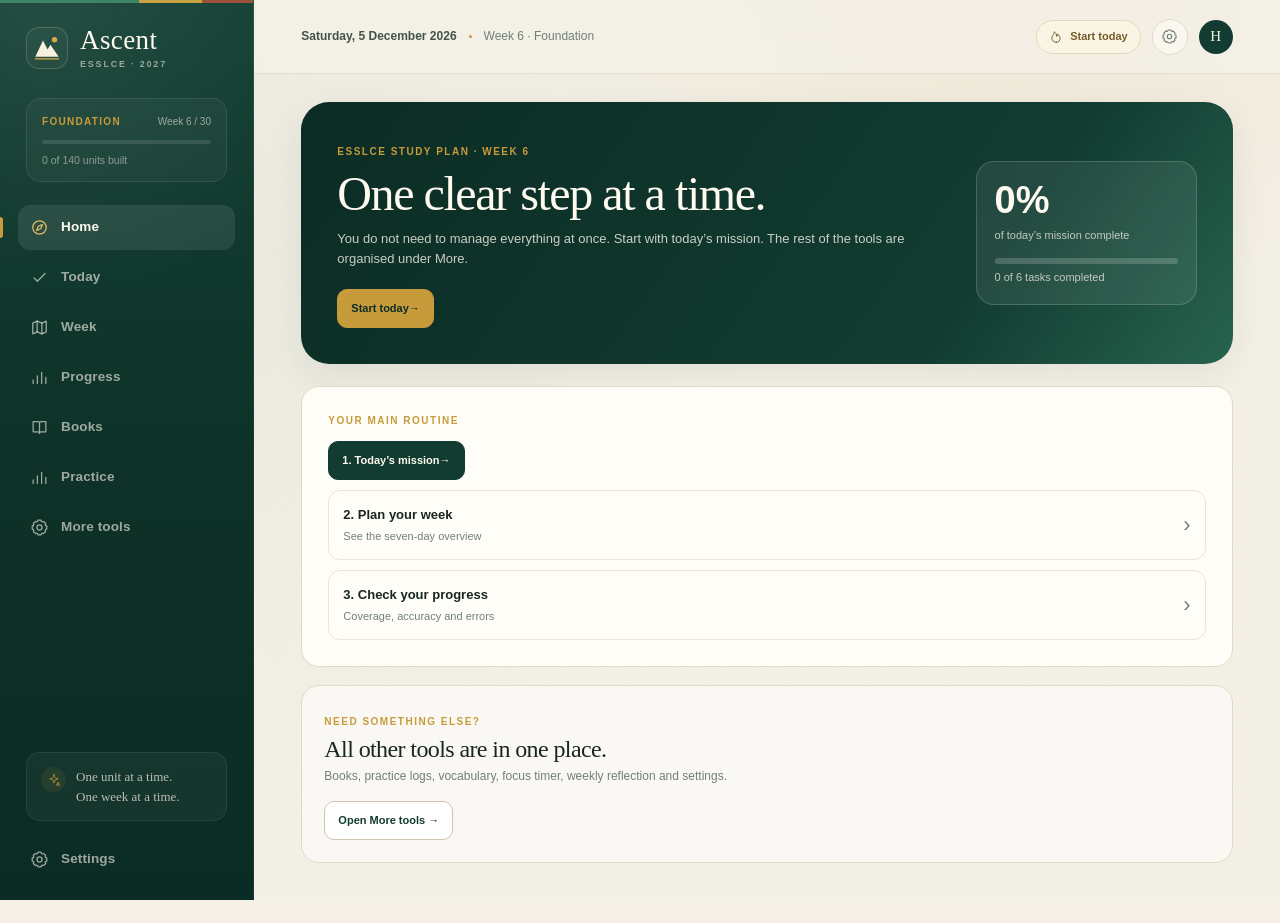
==== app/src/main/assets/www/index.html @ de23053a "feat: load bundled offline mock and Reading Quest assets" ====
<!doctype html>
<html lang="en">
<head>
  <meta charset="utf-8">
  <meta name="viewport" content="width=device-width, initial-scale=1, viewport-fit=cover">
  <meta name="theme-color" content="#123c31">
  <meta name="description" content="Ascent is a private, offline-first command center for the 7-month ESSLCE 2027 plan: daily missions, 140 textbook units, timed practice, reading, repairs, and weekly reviews.">
  <title>Ascent — ESSLCE 2027</title>
  <link rel="stylesheet" href="styles.css?v=1.3.1">
  <link rel="stylesheet" href="mission.css?v=1.6.0">
  <link rel="stylesheet" href="study-features.css?v=1.0.0">
</head>
<body>
  <a class="skip-link" href="#main">Skip to content</a>

  <svg class="svg-defs" xmlns="http://www.w3.org/2000/svg" aria-hidden="true">
    <symbol id="icon-today" viewBox="0 0 24 24">
      <circle cx="12" cy="12" r="8.5"></circle>
      <path d="M15.7 8.3 13.6 13.6 8.3 15.7l2.1-5.3 5.3-2.1Z"></path>
    </symbol>
    <symbol id="icon-journey" viewBox="0 0 24 24">
      <path d="M3.5 6.5 9 4l6 2.5L20.5 4v13.5L15 20l-6-2.5-5.5 2.5V6.5Z"></path>
      <path d="M9 4v13.5M15 6.5V20"></path>
    </symbol>
    <symbol id="icon-books" viewBox="0 0 24 24">
      <path d="M4 4.5h6a2 2 0 0 1 2 2v13a2 2 0 0 0-2-2H4v-13ZM20 4.5h-6a2 2 0 0 0-2 2v13a2 2 0 0 1 2-2h6v-13Z"></path>
    </symbol>
    <symbol id="icon-practice" viewBox="0 0 24 24">
      <path d="M4 19.5V15m5.3 4.5V9.8m5.4 9.7V5.5m5.3 14V12"></path>
    </symbol>
    <symbol id="icon-reflect" viewBox="0 0 24 24">
      <path d="M20 14.8A8.5 8.5 0 0 1 9.2 4a8.5 8.5 0 1 0 10.8 10.8Z"></path>
      <path d="M17 3.5v3M15.5 5h3"></path>
    </symbol>
    <symbol id="icon-settings" viewBox="0 0 24 24">
      <circle cx="12" cy="12" r="3.2"></circle>
      <path d="M19.4 15a1.7 1.7 0 0 0 .3 1.9l.1.1-2.8 2.8-.1-.1a1.7 1.7 0 0 0-1.9-.3 1.7 1.7 0 0 0-1 1.6v.2h-4V21a1.7 1.7 0 0 0-1-1.6 1.7 1.7 0 0 0-1.9.3l-.1.1L4.2 17l.1-.1a1.7 1.7 0 0 0 .3-1.9A1.7 1.7 0 0 0 3 14H2.8v-4H3a1.7 1.7 0 0 0 1.6-1 1.7 1.7 0 0 0-.3-1.9L4.2 7 7 4.2l.1.1a1.7 1.7 0 0 0 1.9.3A1.7 1.7 0 0 0 10 3V2.8h4V3a1.7 1.7 0 0 0 1 1.6 1.7 1.7 0 0 0 1.9-.3l.1-.1L19.8 7l-.1.1a1.7 1.7 0 0 0-.3 1.9 1.7 1.7 0 0 0 1.6 1h.2v4H21a1.7 1.7 0 0 0-1.6 1Z"></path>
    </symbol>
    <symbol id="icon-check" viewBox="0 0 24 24">
      <path d="m5 12.5 4.3 4.3L19 7"></path>
    </symbol>
    <symbol id="icon-plus" viewBox="0 0 24 24">
      <path d="M12 5v14M5 12h14"></path>
    </symbol>
    <symbol id="icon-chevron-right" viewBox="0 0 24 24">
      <path d="m9 5 7 7-7 7"></path>
    </symbol>
    <symbol id="icon-chevron-left" viewBox="0 0 24 24">
      <path d="m15 5-7 7 7 7"></path>
    </symbol>
    <symbol id="icon-chevron-down" viewBox="0 0 24 24">
      <path d="m5 9 7 7 7-7"></path>
    </symbol>
    <symbol id="icon-arrow-right" viewBox="0 0 24 24">
      <path d="M4 12h16m-6-6 6 6-6 6"></path>
    </symbol>
    <symbol id="icon-arrow-up-right" viewBox="0 0 24 24">
      <path d="M7 17 17 7M7 7h10v10"></path>
    </symbol>
    <symbol id="icon-clock" viewBox="0 0 24 24">
      <circle cx="12" cy="12" r="8.5"></circle>
      <path d="M12 7.5V12l3 2"></path>
    </symbol>
    <symbol id="icon-target" viewBox="0 0 24 24">
      <circle cx="12" cy="12" r="8.5"></circle>
      <circle cx="12" cy="12" r="4.5"></circle>
      <circle cx="12" cy="12" r="1"></circle>
    </symbol>
    <symbol id="icon-flame" viewBox="0 0 24 24">
      <path d="M12.5 21c4 0 6.5-2.7 6.5-6.4 0-2.7-1.5-5.3-4.3-7.8.1 2-.6 3.4-1.7 4.4.3-3.6-1.7-6.6-4-8.2.1 3-1 4.6-2 5.8A8.1 8.1 0 0 0 5 14.3C5 18.3 8 21 12.5 21Z"></path>
    </symbol>
    <symbol id="icon-alert" viewBox="0 0 24 24">
      <path d="M12 3.5 21 20H3L12 3.5Z"></path>
      <path d="M12 9v5M12 17.2v.1"></path>
    </symbol>
    <symbol id="icon-download" viewBox="0 0 24 24">
      <path d="M12 3.5v11m-4-4 4 4 4-4M5 17v3h14v-3"></path>
    </symbol>
    <symbol id="icon-upload" viewBox="0 0 24 24">
      <path d="M12 15V3.5m-4 4 4-4 4 4M5 17v3h14v-3"></path>
    </symbol>
    <symbol id="icon-trash" viewBox="0 0 24 24">
      <path d="M4 7h16M9 7V4h6v3m3 0-1 13H7L6 7m4 4v5m4-5v5"></path>
    </symbol>
    <symbol id="icon-x" viewBox="0 0 24 24">
      <path d="M5 5l14 14M19 5 5 19"></path>
    </symbol>
    <symbol id="icon-spark" viewBox="0 0 24 24">
      <path d="M12 2.8c.7 5 2.2 6.5 7.2 7.2-5 .7-6.5 2.2-7.2 7.2-.7-5-2.2-6.5-7.2-7.2 5-.7 6.5-2.2 7.2-7.2ZM19 16.5c.3 2 1 2.7 3 3-2 .3-2.7 1-3 3-.3-2-1-2.7-3-3 2-.3 2.7-1 3-3Z"></path>
    </symbol>
    <symbol id="icon-calendar" viewBox="0 0 24 24">
      <rect x="3.5" y="5.5" width="17" height="15" rx="2"></rect>
      <path d="M8 3.5v4M16 3.5v4M3.5 10.5h17"></path>
    </symbol>
    <symbol id="icon-play" viewBox="0 0 24 24">
      <path d="m8 5 11 7-11 7V5Z"></path>
    </symbol>
    <symbol id="icon-pause" viewBox="0 0 24 24">
      <path d="M8 5v14M16 5v14"></path>
    </symbol>
    <symbol id="icon-rotate" viewBox="0 0 24 24">
      <path d="M4 10a8 8 0 1 1 2.3 5.7M4 4v6h6"></path>
    </symbol>
    <symbol id="icon-copy" viewBox="0 0 24 24">
      <rect x="8.5" y="8.5" width="12" height="12" rx="2"></rect>
      <path d="M15.5 8.5V5.5a2 2 0 0 0-2-2h-8a2 2 0 0 0-2 2v8a2 2 0 0 0 2 2h3"></path>
    </symbol>
    <symbol id="icon-user" viewBox="0 0 24 24">
      <circle cx="12" cy="8" r="3.5"></circle>
      <path d="M4.5 20a7.5 7.5 0 0 1 15 0"></path>
    </symbol>
  </svg>

  <div class="app-shell">
    <aside class="sidebar" aria-label="Primary navigation">
      <a class="brand" href="#home" aria-label="Ascent home">
        <span class="brand-mark" aria-hidden="true">
          <svg viewBox="0 0 36 36">
            <path d="M4 28.5 13.2 9l5.5 10.7 3.4-5.5L32 28.5H4Z" fill="currentColor"></path>
            <circle cx="27" cy="8" r="3.2" fill="#d6ab45"></circle>
            <path d="M4 31h28" stroke="#d6ab45" stroke-width="1.5" stroke-linecap="round"></path>
          </svg>
        </span>
        <span class="brand-copy">
          <span class="brand-name">Ascent</span>
          <span class="brand-sub">ESSLCE · 2027</span>
        </span>
      </a>

      <div class="rail-status" id="rail-status">
        <div class="rail-status-top">
          <span class="eyebrow" id="rail-phase">Calibration</span>
          <span class="rail-week" id="rail-week">Week 1 / 30</span>
        </div>
        <div class="rail-track"><span id="rail-progress-fill"></span></div>
        <p id="rail-progress-copy">0 of 140 units first-passed</p>
      </div>

      <nav class="side-nav">
        <button class="nav-item" type="button" data-view="home"><svg aria-hidden="true"><use href="#icon-today"></use></svg><span>Home</span></button>
        <button class="nav-item" type="button" data-view="today"><svg aria-hidden="true"><use href="#icon-check"></use></svg><span>Today</span></button>
        <button class="nav-item" type="button" data-view="journey"><svg aria-hidden="true"><use href="#icon-journey"></use></svg><span>Week</span></button>
        <button class="nav-item" type="button" data-view="progress"><svg aria-hidden="true"><use href="#icon-practice"></use></svg><span>Progress</span></button>
        <button class="nav-item" type="button" data-view="books"><svg aria-hidden="true"><use href="#icon-books"></use></svg><span>Books</span></button>
        <button class="nav-item" type="button" data-view="practice"><svg aria-hidden="true"><use href="#icon-practice"></use></svg><span>Practice</span></button>
        <button class="nav-item" type="button" data-view="more"><svg aria-hidden="true"><use href="#icon-settings"></use></svg><span>More tools</span></button>
      </nav>

      <div class="rail-bottom">
        <div class="rail-note">
          <span class="rail-note-icon"><svg aria-hidden="true"><use href="#icon-spark"></use></svg></span>
          <p>One unit at a time.<br>One week at a time.</p>
        </div>
        <button class="nav-item nav-item-muted" type="button" data-view="settings">
          <svg aria-hidden="true"><use href="#icon-settings"></use></svg>
          <span>Settings</span>
        </button>
      </div>
    </aside>

    <div class="app-frame">
      <header class="topbar">
        <div class="topbar-left">
          <a class="mobile-brand" href="#home" aria-label="Ascent home">
            <span class="mobile-brand-mark"><svg aria-hidden="true"><use href="#icon-spark"></use></svg></span>
            <span>Ascent</span>
          </a>
          <div class="topbar-date">
            <span id="topbar-date">Monday, 26 October 2026</span>
            <span class="topbar-sep" aria-hidden="true"></span>
            <span id="topbar-context">Week 1 · Calibration</span>
          </div>
        </div>
        <div class="topbar-actions">
          <div class="streak-pill" id="streak-pill" title="Consecutive days at 60%+ completion">
            <svg aria-hidden="true"><use href="#icon-flame"></use></svg>
            <span id="streak-copy">Day 1</span>
          </div>
          <button class="icon-button" type="button" data-view="settings" aria-label="Open settings">
            <svg aria-hidden="true"><use href="#icon-settings"></use></svg>
          </button>
          <span class="avatar" id="avatar" aria-hidden="true">H</span>
        </div>
      </header>

      <main id="main" class="view-container" tabindex="-1">
        <div id="view-root"></div>
      </main>
    </div>
  </div>

  <nav class="bottom-nav" aria-label="Mobile navigation">
    <button class="bottom-nav-item" type="button" data-view="home"><svg aria-hidden="true"><use href="#icon-today"></use></svg><span>Home</span></button>
    <button class="bottom-nav-item" type="button" data-view="today"><svg aria-hidden="true"><use href="#icon-check"></use></svg><span>Today</span></button>
    <button class="bottom-nav-item" type="button" data-view="journey"><svg aria-hidden="true"><use href="#icon-journey"></use></svg><span>Week</span></button>
    <button class="bottom-nav-item" type="button" data-view="progress"><svg aria-hidden="true"><use href="#icon-practice"></use></svg><span>Progress</span></button>
    <button class="bottom-nav-item" type="button" data-view="more"><svg aria-hidden="true"><use href="#icon-settings"></use></svg><span>More</span></button>
  </nav>

  <div id="focus-root"></div>
  <div id="modal-root"></div>
  <div id="toast-region" class="toast-region" role="status" aria-live="polite"></div>

  <script src="plan-data.js?v=1.2.0"></script>
  <script src="portion-data.js?v=1.2.0"></script>
  <script src="exam-config.js?v=1.0.0"></script>
  <script src="readiness.js?v=1.0.0"></script>
  <script src="reading-data.js?v=1.0.0"></script>
  <script src="app.js?v=1.3.2"></script>
  <script src="mission-enhancements.js?v=1.7.0"></script>
  <script src="study-features.js?v=1.0.0"></script>
</body>
</html>
---- app/src/main/assets/www/styles.css ----
/* ==========================================================================
   Ascent — ESSLCE 2027
   A private, offline-first study command center.
   ========================================================================== */

:root {
  --paper: #f4f0e6;
  --paper-deep: #ebe4d5;
  --surface: #fffdf8;
  --surface-soft: #faf6ed;
  --surface-raised: #ffffff;
  --ink: #19271f;
  --ink-soft: #42544a;
  --muted: #708077;
  --faint: #9da8a1;
  --forest: #123c31;
  --forest-deep: #0b2c24;
  --forest-soft: #1d5545;
  --gold: #c79b3b;
  --gold-soft: #f0e1b8;
  --gold-pale: #f8f0d9;
  --clay: #a6533a;
  --clay-soft: #f4e6e0;
  --olive: #627238;
  --line: #e1d9c8;
  --line-soft: #ebe5d8;
  --line-strong: #cec4b0;
  --success: #2e6b55;
  --success-soft: #e7f0ea;
  --danger: #9c4739;
  --danger-soft: #f7e9e5;
  --plum: #73547f;
  --shadow-sm: 0 1px 2px rgba(25, 39, 31, 0.04);
  --shadow-md: 0 12px 36px rgba(33, 44, 36, 0.07);
  --shadow-lg: 0 24px 70px rgba(18, 36, 29, 0.16);
  --font-sans: "Segoe UI", "Aptos", -apple-system, BlinkMacSystemFont, "Helvetica Neue", Arial, sans-serif;
  --font-serif: "Iowan Old Style", "Palatino Linotype", "Book Antiqua", Palatino, Georgia, serif;
  --radius-sm: 10px;
  --radius-md: 16px;
  --radius-lg: 22px;
  --radius-xl: 28px;
  --sidebar-w: 254px;
}

*,
*::before,
*::after {
  box-sizing: border-box;
}

html {
  scroll-behavior: smooth;
}

body {
  margin: 0;
  min-width: 320px;
  min-height: 100vh;
  background:
    radial-gradient(circle at 78% -10%, rgba(199, 155, 59, 0.10), transparent 30rem),
    radial-gradient(circle at 18% 28%, rgba(47, 107, 87, 0.045), transparent 34rem),
    var(--paper);
  color: var(--ink);
  font-family: var(--font-sans);
  font-size: 15px;
  line-height: 1.55;
  -webkit-font-smoothing: antialiased;
  text-rendering: optimizeLegibility;
}

body::before {
  content: "";
  position: fixed;
  inset: 0;
  pointer-events: none;
  z-index: -1;
  opacity: 0.22;
  background-image: url("data:image/svg+xml,%3Csvg xmlns='http://www.w3.org/2000/svg' width='80' height='80' viewBox='0 0 80 80'%3E%3Cfilter id='n'%3E%3CfeTurbulence type='fractalNoise' baseFrequency='.85' numOctaves='2' stitchTiles='stitch'/%3E%3C/filter%3E%3Crect width='100%25' height='100%25' filter='url(%23n)' opacity='.09'/%3E%3C/svg%3E");
}

button,
input,
select,
textarea {
  font: inherit;
}

button,
a {
  -webkit-tap-highlight-color: transparent;
}

button {
  border: 0;
  cursor: pointer;
}

a {
  color: var(--forest);
}

svg {
  display: block;
}

::selection {
  background: var(--gold-soft);
  color: var(--forest-deep);
}

:focus-visible {
  outline: 2px solid var(--gold);
  outline-offset: 3px;
}

.skip-link {
  position: fixed;
  top: 10px;
  left: -999px;
  z-index: 200;
  background: var(--forest);
  color: #fff;
  padding: 10px 16px;
  border-radius: 999px;
}

.skip-link:focus {
  left: 12px;
}

.svg-defs {
  position: absolute;
  width: 0;
  height: 0;
  overflow: hidden;
}

.sr-only {
  position: absolute;
  width: 1px;
  height: 1px;
  padding: 0;
  margin: -1px;
  overflow: hidden;
  clip: rect(0, 0, 0, 0);
  white-space: nowrap;
  border: 0;
}

/* --------------------------------------------------------------------------
   App frame
   -------------------------------------------------------------------------- */

.app-shell {
  display: flex;
  min-height: 100vh;
}

.sidebar {
  position: fixed;
  inset: 0 auto 0 0;
  z-index: 30;
  display: flex;
  flex-direction: column;
  width: var(--sidebar-w);
  height: 100dvh;
  padding: 27px 18px 20px;
  overflow-y: auto;
  color: #f8f3e8;
  background:
    radial-gradient(circle at 18% 0%, rgba(255, 255, 255, 0.075), transparent 19rem),
    linear-gradient(180deg, #133f33 0%, #0d3027 58%, #0b2c24 100%);
  border-right: 1px solid rgba(255, 255, 255, 0.06);
}

.sidebar::before {
  content: "";
  position: absolute;
  inset: 0 0 auto;
  height: 3px;
  background: linear-gradient(90deg, #3f8a67 0 55%, #d6ab45 55% 80%, #a6533a 80%);
  opacity: 0.92;
}

.brand {
  display: flex;
  gap: 12px;
  align-items: center;
  text-decoration: none;
  color: inherit;
  padding: 0 8px;
}

.brand-mark {
  display: grid;
  place-items: center;
  width: 42px;
  height: 42px;
  color: #f7f0df;
  border: 1px solid rgba(247, 240, 223, 0.18);
  border-radius: 13px;
  background: rgba(255, 255, 255, 0.035);
}

.brand-mark svg {
  width: 30px;
  height: 30px;
}

.brand-copy {
  display: flex;
  flex-direction: column;
  line-height: 1;
}

.brand-name {
  font-family: var(--font-serif);
  font-size: 27px;
  letter-spacing: 0.015em;
  color: #fffaf0;
}

.brand-sub {
  margin-top: 6px;
  font-size: 9px;
  font-weight: 700;
  letter-spacing: 0.2em;
  text-transform: uppercase;
  color: rgba(248, 243, 232, 0.56);
}

.rail-status {
  margin: 29px 8px 23px;
  padding: 15px 15px 14px;
  border: 1px solid rgba(255, 255, 255, 0.09);
  border-radius: 15px;
  background: rgba(255, 255, 255, 0.035);
}

.rail-status-top {
  display: flex;
  align-items: center;
  justify-content: space-between;
  gap: 10px;
  margin-bottom: 10px;
}

.eyebrow {
  display: inline-flex;
  gap: 7px;
  align-items: center;
  font-size: 10px;
  font-weight: 750;
  letter-spacing: 0.15em;
  text-transform: uppercase;
  color: var(--muted);
}

.rail-status .eyebrow {
  color: var(--gold);
  letter-spacing: 0.13em;
}

.rail-week {
  font-size: 10px;
  color: rgba(248, 243, 232, 0.58);
  white-space: nowrap;
}

.rail-track {
  height: 4px;
  border-radius: 999px;
  background: rgba(255, 255, 255, 0.11);
  overflow: hidden;
}

.rail-track span {
  display: block;
  height: 100%;
  width: 0;
  border-radius: inherit;
  background: linear-gradient(90deg, #d6ab45, #e7cf91);
  transition: width 0.4s ease;
}

.rail-status p {
  margin: 9px 0 0;
  font-size: 10.5px;
  line-height: 1.4;
  color: rgba(248, 243, 232, 0.5);
}

.side-nav {
  display: flex;
  flex-direction: column;
  gap: 5px;
}

.nav-item {
  position: relative;
  display: flex;
  align-items: center;
  gap: 12px;
  width: 100%;
  min-height: 45px;
  padding: 10px 12px;
  color: rgba(248, 243, 232, 0.62);
  text-align: left;
  background: transparent;
  border-radius: 12px;
  transition: color 0.18s ease, background 0.18s ease, transform 0.18s ease;
}

.nav-item svg {
  width: 19px;
  height: 19px;
  flex: 0 0 auto;
  fill: none;
  stroke: currentColor;
  stroke-width: 1.6;
  stroke-linecap: round;
  stroke-linejoin: round;
}

.nav-item span {
  font-size: 13.5px;
  font-weight: 600;
  letter-spacing: 0.01em;
}

.nav-item:hover {
  color: #fffaf0;
  background: rgba(255, 255, 255, 0.055);
}

.nav-item.active {
  color: #fffaf0;
  background: rgba(255, 255, 255, 0.09);
}

.nav-item.active::before {
  content: "";
  position: absolute;
  left: -18px;
  top: 50%;
  width: 3px;
  height: 21px;
  margin-top: -10.5px;
  border-radius: 0 4px 4px 0;
  background: var(--gold);
}

.nav-item.active svg {
  color: #e0bc68;
}

.rail-bottom {
  margin-top: auto;
  padding-top: 26px;
}

.rail-note {
  display: flex;
  gap: 10px;
  margin: 0 8px 17px;
  padding: 14px;
  border-radius: 14px;
  background: rgba(255, 255, 255, 0.04);
  border: 1px solid rgba(255, 255, 255, 0.07);
}

.rail-note-icon {
  display: grid;
  place-items: center;
  flex: 0 0 auto;
  width: 25px;
  height: 25px;
  color: var(--gold);
  border-radius: 50%;
  background: rgba(199, 155, 59, 0.1);
}

.rail-note-icon svg {
  width: 14px;
  height: 14px;
  fill: none;
  stroke: currentColor;
  stroke-width: 1.4;
  stroke-linecap: round;
  stroke-linejoin: round;
}

.rail-note p {
  margin: 0;
  font-family: var(--font-serif);
  font-size: 13px;
  line-height: 1.5;
  color: rgba(248, 243, 232, 0.72);
}

.nav-item-muted {
  min-height: 42px;
}

.app-frame {
  flex: 1;
  min-width: 0;
  margin-left: var(--sidebar-w);
}

.topbar {
  position: sticky;
  top: 0;
  z-index: 20;
  display: flex;
  align-items: center;
  justify-content: space-between;
  gap: 24px;
  min-height: 74px;
  padding: 0 clamp(24px, 3.7vw, 56px);
  border-bottom: 1px solid rgba(225, 217, 200, 0.78);
  background: rgba(244, 240, 230, 0.86);
  -webkit-backdrop-filter: blur(16px);
  backdrop-filter: blur(16px);
}

.topbar-left {
  display: flex;
  min-width: 0;
  align-items: center;
  gap: 14px;
}

.mobile-brand {
  display: none;
  align-items: center;
  gap: 8px;
  color: var(--forest);
  font-family: var(--font-serif);
  font-size: 22px;
  text-decoration: none;
}

.mobile-brand-mark {
  display: grid;
  place-items: center;
  width: 30px;
  height: 30px;
  color: var(--gold);
  border-radius: 9px;
  background: var(--forest);
}

.mobile-brand-mark svg {
  width: 15px;
  height: 15px;
  fill: none;
  stroke: currentColor;
  stroke-width: 1.5;
}

.topbar-date {
  display: flex;
  min-width: 0;
  align-items: center;
  gap: 12px;
  font-size: 12px;
  color: var(--ink-soft);
}

#topbar-date {
  font-weight: 650;
  white-space: nowrap;
}

#topbar-context {
  overflow: hidden;
  color: var(--muted);
  text-overflow: ellipsis;
  white-space: nowrap;
}

.topbar-sep {
  width: 3px;
  height: 3px;
  flex: 0 0 auto;
  border-radius: 50%;
  background: var(--gold);
}

.topbar-actions {
  display: flex;
  flex-shrink: 0;
  align-items: center;
  gap: 11px;
}

.streak-pill {
  display: flex;
  align-items: center;
  gap: 7px;
  min-height: 34px;
  padding: 7px 12px;
  border: 1px solid #e4d8ba;
  border-radius: 999px;
  background: #faf4e4;
  color: #745c28;
  font-size: 11px;
  font-weight: 700;
}

.streak-pill svg {
  width: 14px;
  height: 14px;
  fill: none;
  stroke: currentColor;
  stroke-width: 1.6;
  stroke-linecap: round;
  stroke-linejoin: round;
}

.icon-button {
  display: grid;
  place-items: center;
  width: 36px;
  height: 36px;
  color: var(--muted);
  border: 1px solid var(--line);
  border-radius: 50%;
  background: rgba(255, 253, 248, 0.58);
  transition: color 0.18s ease, background 0.18s ease, border-color 0.18s ease;
}

.icon-button:hover {
  color: var(--forest);
  background: var(--surface);
  border-color: var(--line-strong);
}

.icon-button svg {
  width: 17px;
  height: 17px;
  fill: none;
  stroke: currentColor;
  stroke-width: 1.6;
  stroke-linecap: round;
  stroke-linejoin: round;
}

.avatar {
  display: grid;
  place-items: center;
  width: 34px;
  height: 34px;
  border-radius: 50%;
  background: var(--forest);
  color: #f8f2e2;
  font-family: var(--font-serif);
  font-size: 15px;
}

.view-container {
  width: 100%;
  max-width: 1480px;
  margin: 0 auto;
  padding: 28px clamp(24px, 3.7vw, 56px) 60px;
}

#view-root {
  animation: view-in 0.45s ease both;
}

@keyframes view-in {
  from { opacity: 0; transform: translateY(7px); }
  to { opacity: 1; transform: translateY(0); }
}

.bottom-nav {
  display: none;
}

/* --------------------------------------------------------------------------
   Typography and shared primitives
   -------------------------------------------------------------------------- */

h1,
h2,
h3,
h4,
p {
  margin-top: 0;
}

h1,
h2,
h3 {
  font-family: var(--font-serif);
  font-weight: 400;
}

h1 {
  margin-bottom: 14px;
  font-size: clamp(2.35rem, 4.3vw, 4rem);
  line-height: 0.98;
  letter-spacing: -0.04em;
}

h2 {
  margin-bottom: 10px;
  font-size: clamp(1.55rem, 2.2vw, 2rem);
  line-height: 1.08;
  letter-spacing: -0.025em;
}

h3 {
  margin-bottom: 8px;
  font-size: 1.2rem;
  line-height: 1.16;
  letter-spacing: -0.015em;
}

.lead {
  max-width: 670px;
  margin-bottom: 0;
  color: var(--ink-soft);
  font-size: 15px;
  line-height: 1.65;
}

.muted {
  color: var(--muted);
}

.small {
  font-size: 12px;
}

.tiny {
  font-size: 10.5px;
}

.serif {
  font-family: var(--font-serif);
}

.numeric {
  font-variant-numeric: tabular-nums;
}

.nowrap {
  white-space: nowrap;
}

.grid-2 {
  display: grid;
  grid-template-columns: repeat(2, minmax(0, 1fr));
  gap: 20px;
}

.grid-3 {
  display: grid;
  grid-template-columns: repeat(3, minmax(0, 1fr));
  gap: 20px;
}

.stack {
  display: flex;
  flex-direction: column;
  gap: 20px;
}

.page-head {
  display: flex;
  align-items: flex-end;
  justify-content: space-between;
  gap: 28px;
  margin: 8px 0 28px;
}

.page-head > div:first-child {
  min-width: 0;
}

.page-head h1 {
  margin: 8px 0 10px;
}

.page-head .lead {
  max-width: 720px;
}

.page-head-actions {
  display: flex;
  flex-shrink: 0;
  gap: 10px;
  align-items: center;
}

.eyebrow-row {
  display: flex;
  flex-wrap: wrap;
  align-items: center;
  gap: 9px;
}

.eyebrow-dot {
  width: 4px;
  height: 4px;
  border-radius: 50%;
  background: var(--gold);
}

.eyebrow-light {
  color: rgba(248, 243, 232, 0.64);
}

.card {
  position: relative;
  border: 1px solid var(--line);
  border-radius: var(--radius-lg);
  background: var(--surface);
  box-shadow: var(--shadow-sm);
}

.card-padded {
  padding: clamp(20px, 2.3vw, 28px);
}

.card-soft {
  background: var(--surface-soft);
}

.card-dark {
  color: #f8f3e8;
  border-color: transparent;
  background: var(--forest);
}

.section-head {
  display: flex;
  align-items: flex-start;
  justify-content: space-between;
  gap: 20px;
  margin-bottom: 20px;
}

.section-head h2,
.section-head h3 {
  margin: 3px 0 0;
}

.section-head p {
  margin: 5px 0 0;
  color: var(--muted);
  font-size: 12px;
}

.section-head-actions {
  display: flex;
  flex-shrink: 0;
  align-items: center;
  gap: 9px;
}

.card-divider {
  height: 1px;
  margin: 20px 0;
  background: var(--line-soft);
}

/* Buttons */

.btn {
  display: inline-flex;
  align-items: center;
  justify-content: center;
  gap: 8px;
  min-height: 40px;
  padding: 9px 16px;
  border: 1px solid transparent;
  border-radius: 999px;
  font-size: 12px;
  font-weight: 700;
  line-height: 1.1;
  text-decoration: none;
  white-space: nowrap;
  transition: transform 0.15s ease, background 0.18s ease, border-color 0.18s ease, color 0.18s ease;
}

.btn svg {
  width: 15px;
  height: 15px;
  flex: 0 0 auto;
  fill: none;
  stroke: currentColor;
  stroke-width: 1.8;
  stroke-linecap: round;
  stroke-linejoin: round;
}

.btn:hover {
  transform: translateY(-1px);
}

.btn:active {
  transform: translateY(0);
}

.btn-primary {
  color: #fff9eb;
  background: var(--forest);
  border-color: var(--forest);
}

.btn-primary:hover {
  background: var(--forest-soft);
}

.btn-gold {
  color: #3e3116;
  background: var(--gold-soft);
  border-color: #e2cb91;
}

.btn-gold:hover {
  background: #f3e6c5;
}

.btn-secondary {
  color: var(--ink);
  background: transparent;
  border-color: var(--line-strong);
}

.btn-secondary:hover {
  background: var(--surface-soft);
}

.btn-ghost {
  color: var(--ink-soft);
  background: transparent;
  border-color: transparent;
}

.btn-ghost:hover {
  background: rgba(18, 60, 49, 0.055);
}

.btn-danger {
  color: var(--danger);
  background: var(--danger-soft);
  border-color: #ecd2cb;
}

.btn-small {
  min-height: 31px;
  padding: 6px 11px;
  font-size: 10.5px;
}

.btn-icon-only {
  width: 36px;
  min-height: 36px;
  padding: 0;
}

.btn-on-dark {
  color: #f9f2e1;
  border-color: rgba(255, 255, 255, 0.18);
  background: rgba(255, 255, 255, 0.08);
}

.btn-on-dark:hover {
  background: rgba(255, 255, 255, 0.13);
}

.text-button {
  display: inline-flex;
  align-items: center;
  gap: 5px;
  padding: 0;
  color: var(--forest);
  font-size: 11.5px;
  font-weight: 700;
  background: transparent;
}

.text-button svg {
  width: 13px;
  height: 13px;
  fill: none;
  stroke: currentColor;
  stroke-width: 1.8;
  stroke-linecap: round;
  stroke-linejoin: round;
}

.text-button:hover {
  color: var(--forest-soft);
  text-decoration: underline;
  text-underline-offset: 3px;
}

/* Badges and dots */

.badge {
  display: inline-flex;
  align-items: center;
  gap: 5px;
  min-height: 23px;
  padding: 3px 8px;
  border: 1px solid var(--line);
  border-radius: 999px;
  color: var(--ink-soft);
  background: var(--surface-soft);
  font-size: 9.5px;
  font-weight: 700;
  letter-spacing: 0.04em;
  white-space: nowrap;
}

.badge-gold {
  color: #755a24;
  border-color: #e7d7ad;
  background: var(--gold-pale);
}

.badge-green {
  color: var(--success);
  border-color: #cee1d6;
  background: var(--success-soft);
}

.badge-clay {
  color: var(--clay);
  border-color: #ecd3c9;
  background: var(--clay-soft);
}

.badge-plum {
  color: var(--plum);
  border-color: #e3d7e8;
  background: #f1ebf4;
}

.badge-ghost {
  color: var(--muted);
  border-color: transparent;
  background: rgba(25, 39, 31, 0.045);
}

.dot {
  width: 6px;
  height: 6px;
  border-radius: 50%;
  background: currentColor;
}

.tier {
  display: inline-grid;
  place-items: center;
  min-width: 33px;
  height: 21px;
  padding: 0 6px;
  border-radius: 6px;
  font-size: 9px;
  font-weight: 800;
  letter-spacing: 0.05em;
}

.tier-1 {
  color: #6f5420;
  background: var(--gold-pale);
}

.tier-2 {
  color: var(--success);
  background: var(--success-soft);
}

.tier-skills {
  color: var(--plum);
  background: #f0e9f3;
}

/* Progress */

.progress-track {
  height: 5px;
  overflow: hidden;
  border-radius: 999px;
  background: rgba(25, 39, 31, 0.07);
}

.progress-track > span {
  display: block;
  height: 100%;
  width: 0;
  border-radius: inherit;
  background: var(--forest);
  transition: width 0.4s ease;
}

.progress-track.gold > span {
  background: linear-gradient(90deg, #c79b3b, #dfbf76);
}

.progress-track.light {
  background: rgba(255, 255, 255, 0.12);
}

.progress-track.light > span {
  background: var(--gold);
}

.progress-copy {
  display: flex;
  justify-content: space-between;
  gap: 16px;
  margin-top: 8px;
  color: var(--muted);
  font-size: 10.5px;
}

/* Empty state */

.empty-state {
  display: flex;
  flex-direction: column;
  align-items: center;
  justify-content: center;
  min-height: 170px;
  padding: 28px;
  text-align: center;
  border: 1px dashed var(--line-strong);
  border-radius: var(--radius-md);
  color: var(--muted);
  background: rgba(250, 246, 237, 0.5);
}

.empty-state svg {
  width: 25px;
  height: 25px;
  margin-bottom: 10px;
  fill: none;
  stroke: var(--line-strong);
  stroke-width: 1.4;
  stroke-linecap: round;
  stroke-linejoin: round;
}

.empty-state strong {
  margin-bottom: 3px;
  color: var(--ink-soft);
  font-family: var(--font-serif);
  font-size: 16px;
  font-weight: 400;
}

.empty-state p {
  max-width: 340px;
  margin-bottom: 0;
  font-size: 11.5px;
  line-height: 1.5;
}

/* --------------------------------------------------------------------------
   Today
   -------------------------------------------------------------------------- */

.today-hero {
  position: relative;
  isolation: isolate;
  display: grid;
  grid-template-columns: minmax(0, 1.55fr) minmax(230px, 0.55fr);
  gap: clamp(30px, 5vw, 70px);
  overflow: hidden;
  padding: clamp(29px, 4vw, 49px);
  color: #f9f2e2;
  border-radius: var(--radius-xl);
  background:
    radial-gradient(circle at 88% 9%, rgba(220, 184, 99, 0.16), transparent 19rem),
    radial-gradient(circle at 58% 120%, rgba(71, 138, 108, 0.27), transparent 30rem),
    linear-gradient(130deg, #113e32 0%, #0d3027 64%, #0a2922 100%);
  box-shadow: 0 18px 55px rgba(18, 48, 39, 0.17);
}

.today-hero::before {
  content: "";
  position: absolute;
  z-index: -1;
  top: -190px;
  right: -150px;
  width: 440px;
  height: 440px;
  border: 1px solid rgba(236, 205, 135, 0.13);
  border-radius: 50%;
  box-shadow:
    0 0 0 52px rgba(236, 205, 135, 0.035),
    0 0 0 104px rgba(236, 205, 135, 0.025);
}

.today-hero::after {
  content: "";
  position: absolute;
  z-index: -1;
  right: 0;
  bottom: 0;
  left: 0;
  height: 4px;
  background: linear-gradient(90deg, #d1a33f 0 34%, #3c8b68 34% 78%, #a6533a 78%);
  opacity: 0.72;
}

.hero-kicker {
  display: flex;
  flex-wrap: wrap;
  align-items: center;
  gap: 10px;
  margin-bottom: 23px;
  color: rgba(249, 242, 226, 0.64);
  font-size: 10px;
  font-weight: 700;
  letter-spacing: 0.14em;
  text-transform: uppercase;
}

.hero-kicker .kicker-strong {
  color: #e6c574;
}

.hero-kicker .kicker-dot {
  width: 3px;
  height: 3px;
  border-radius: 50%;
  background: rgba(249, 242, 226, 0.35);
}

.hero-title {
  max-width: 780px;
  margin: 0 0 18px;
  color: #fffbf2;
  font-family: var(--font-serif);
  font-size: clamp(2.4rem, 4.3vw, 4.35rem);
  font-weight: 400;
  line-height: 0.97;
  letter-spacing: -0.045em;
  text-wrap: balance;
}

.hero-sub {
  max-width: 640px;
  margin: 0;
  color: rgba(249, 242, 226, 0.65);
  font-size: 13.5px;
  line-height: 1.65;
}

.hero-actions {
  display: flex;
  flex-wrap: wrap;
  align-items: center;
  gap: 12px;
  margin-top: 28px;
}

.hero-actions .hero-secondary {
  display: inline-flex;
  align-items: center;
  gap: 7px;
  color: rgba(249, 242, 226, 0.7);
  font-size: 11.5px;
  text-decoration: none;
}

.hero-actions .hero-secondary:hover {
  color: #fff;
}

.hero-actions .hero-secondary svg {
  width: 13px;
  height: 13px;
  fill: none;
  stroke: currentColor;
  stroke-width: 1.7;
  stroke-linecap: round;
  stroke-linejoin: round;
}

.hero-clock {
  display: flex;
  flex-direction: column;
  justify-content: center;
  align-self: stretch;
  padding: 23px 0 23px clamp(25px, 3vw, 39px);
  border-left: 1px solid rgba(255, 255, 255, 0.13);
}

.hero-clock-label {
  font-size: 9.5px;
  font-weight: 700;
  letter-spacing: 0.16em;
  text-transform: uppercase;
  color: rgba(249, 242, 226, 0.52);
}

.hero-clock-value {
  margin: 5px 0 0;
  color: #fffbf2;
  font-family: var(--font-serif);
  font-size: clamp(3.6rem, 6vw, 5.8rem);
  font-weight: 400;
  line-height: 1;
  letter-spacing: -0.06em;
}

.hero-clock-unit {
  margin: 2px 0 0;
  color: rgba(249, 242, 226, 0.58);
  font-size: 11px;
}

.hero-clock-meta {
  display: grid;
  grid-template-columns: repeat(2, minmax(0, 1fr));
  gap: 11px;
  margin-top: 25px;
  padding-top: 17px;
  border-top: 1px solid rgba(255, 255, 255, 0.11);
}

.hero-clock-meta span {
  display: block;
  color: rgba(249, 242, 226, 0.46);
  font-size: 9px;
  letter-spacing: 0.08em;
  text-transform: uppercase;
}

.hero-clock-meta strong {
  display: block;
  margin-top: 3px;
  color: rgba(255, 251, 242, 0.92);
  font-size: 11.5px;
  font-weight: 650;
}

.hero-clock .readiness-date {
  color: #dfc27b;
}

.stat-strip {
  display: grid;
  grid-template-columns: repeat(4, minmax(0, 1fr));
  margin: 18px 0 26px;
  overflow: hidden;
  border: 1px solid var(--line);
  border-radius: var(--radius-md);
  background: rgba(255, 253, 248, 0.76);
}

.stat {
  position: relative;
  min-width: 0;
  padding: 16px 20px;
  border-right: 1px solid var(--line-soft);
}

.stat:last-child {
  border-right: 0;
}

.stat-label {
  display: flex;
  align-items: center;
  gap: 6px;
  margin-bottom: 4px;
  color: var(--muted);
  font-size: 9.5px;
  font-weight: 700;
  letter-spacing: 0.095em;
  text-transform: uppercase;
}

.stat-label svg {
  width: 12px;
  height: 12px;
  fill: none;
  stroke: currentColor;
  stroke-width: 1.7;
  stroke-linecap: round;
  stroke-linejoin: round;
}

.stat-value {
  display: flex;
  align-items: baseline;
  gap: 5px;
  color: var(--ink);
  font-family: var(--font-serif);
  font-size: 24px;
  line-height: 1;
  letter-spacing: -0.03em;
}

.stat-value small {
  color: var(--muted);
  font-family: var(--font-sans);
  font-size: 9.5px;
  font-weight: 500;
  letter-spacing: 0;
}

.stat-hint {
  margin-top: 5px;
  color: var(--faint);
  font-size: 9.5px;
}

.backup-banner {
  display: flex;
  align-items: center;
  gap: 13px;
  margin: 0 0 22px;
  padding: 13px 15px;
  border: 1px solid rgba(165, 124, 44, 0.24);
  border-radius: var(--radius-md);
  background: linear-gradient(135deg, #fbf4e2, #f7eeda);
}

.backup-banner-icon {
  display: grid;
  place-items: center;
  width: 33px;
  height: 33px;
  flex: 0 0 auto;
  border-radius: 50%;
  color: #8a6222;
  background: rgba(165, 124, 44, 0.13);
}

.backup-banner-icon svg {
  width: 15px;
  height: 15px;
  fill: none;
  stroke: currentColor;
  stroke-width: 1.7;
  stroke-linecap: round;
  stroke-linejoin: round;
}

.backup-banner-copy {
  display: flex;
  flex: 1;
  flex-direction: column;
  gap: 1px;
  min-width: 0;
}

.backup-banner-copy strong {
  color: #4f3c18;
  font-size: 11.5px;
  font-weight: 700;
}

.backup-banner-copy span {
  color: #766647;
  font-size: 10px;
  line-height: 1.45;
}

.backup-banner .btn {
  flex: 0 0 auto;
}

.today-grid {
  display: grid;
  grid-template-columns: minmax(0, 1.55fr) minmax(285px, 0.82fr);
  align-items: start;
  gap: 22px;
}

.today-main,
.today-side {
  display: flex;
  flex-direction: column;
  gap: 20px;
  min-width: 0;
}

.today-side {
  position: sticky;
  top: 94px;
}

.daily-card .section-head {
  align-items: center;
  margin-bottom: 16px;
}

.day-switcher {
  display: flex;
  align-items: center;
  gap: 5px;
  padding: 4px;
  border: 1px solid var(--line);
  border-radius: 999px;
  background: var(--surface-soft);
}

.day-switcher button {
  display: grid;
  place-items: center;
  width: 27px;
  height: 27px;
  color: var(--muted);
  border-radius: 50%;
  background: transparent;
}

.day-switcher button:hover {
  color: var(--forest);
  background: var(--surface);
}

.day-switcher svg {
  width: 14px;
  height: 14px;
  fill: none;
  stroke: currentColor;
  stroke-width: 1.8;
  stroke-linecap: round;
  stroke-linejoin: round;
}

.day-switcher .day-label {
  min-width: 108px;
  padding: 0 7px;
  color: var(--ink-soft);
  font-size: 10px;
  font-weight: 700;
  text-align: center;
  white-space: nowrap;
}

.day-completion {
  display: flex;
  align-items: center;
  gap: 10px;
  margin-bottom: 17px;
}

.day-completion .progress-track {
  flex: 1;
}

.day-completion > span {
  flex: 0 0 auto;
  color: var(--muted);
  font-size: 10px;
  font-weight: 650;
}

.action-group + .action-group {
  margin-top: 21px;
}

.action-group-head {
  display: flex;
  align-items: center;
  justify-content: space-between;
  gap: 12px;
  margin-bottom: 4px;
  padding: 0 3px;
}

.action-group-head h3 {
  display: flex;
  align-items: center;
  gap: 8px;
  margin: 0;
  color: var(--ink-soft);
  font-family: var(--font-sans);
  font-size: 10px;
  font-weight: 750;
  letter-spacing: 0.11em;
  text-transform: uppercase;
}

.action-group-head h3::before {
  content: "";
  width: 5px;
  height: 5px;
  border-radius: 50%;
  background: var(--gold);
}

.action-group-head span {
  color: var(--faint);
  font-size: 9.5px;
}

.action-list {
  border-top: 1px solid var(--line-soft);
}

.action-row {
  position: relative;
  display: grid;
  grid-template-columns: minmax(0, 1fr) auto;
  gap: 8px;
  align-items: start;
  padding: 10px 3px;
  border-bottom: 1px solid var(--line-soft);
  transition: background 0.16s ease;
}

.action-toggle {
  display: grid;
  grid-template-columns: 20px 72px minmax(0, 1fr);
  gap: 10px;
  align-items: start;
  min-width: 0;
  cursor: pointer;
}

.action-row:hover {
  background: rgba(250, 246, 237, 0.8);
}

.action-row:last-child {
  border-bottom: 0;
}

.action-row input {
  position: absolute;
  width: 1px;
  height: 1px;
  opacity: 0;
}

.action-check {
  display: grid;
  place-items: center;
  width: 18px;
  height: 18px;
  margin-top: 2px;
  border: 1.5px solid #cfc5b3;
  border-radius: 50%;
  background: var(--surface);
  transition: background 0.17s ease, border-color 0.17s ease, transform 0.17s ease;
}

.action-check svg {
  width: 11px;
  height: 11px;
  opacity: 0;
  fill: none;
  stroke: #fff;
  stroke-width: 2.2;
  stroke-linecap: round;
  stroke-linejoin: round;
  transform: scale(0.65);
  transition: opacity 0.15s ease, transform 0.15s ease;
}

.action-row input:focus-visible + .action-check {
  outline: 2px solid var(--gold);
  outline-offset: 3px;
}

.action-row input:checked + .action-check {
  border-color: var(--success);
  background: var(--success);
}

.action-row input:checked + .action-check svg {
  opacity: 1;
  transform: scale(1);
}

.action-time {
  padding-top: 2px;
  color: var(--faint);
  font-size: 9.5px;
  font-variant-numeric: tabular-nums;
  letter-spacing: -0.01em;
  white-space: nowrap;
}

.action-copy {
  min-width: 0;
}

.action-title {
  display: block;
  color: var(--ink);
  font-size: 12px;
  font-weight: 650;
  line-height: 1.4;
  transition: color 0.17s ease;
}

.action-detail {
  display: block;
  margin-top: 2px;
  color: var(--muted);
  font-size: 10.5px;
  line-height: 1.45;
}

.action-focus {
  display: inline-block;
  margin-top: 5px;
  padding: 2px 7px;
  border-radius: 4px;
  color: #6f5420;
  background: var(--gold-pale);
  font-size: 9px;
  font-weight: 650;
}

.action-row.done .action-title {
  color: var(--faint);
  text-decoration: line-through;
  text-decoration-color: rgba(112, 128, 119, 0.55);
}

.action-row.done .action-detail {
  color: #aeb6b0;
}

.action-row.done .action-time {
  color: #bdc3be;
}

.action-row.is-current {
  background: linear-gradient(90deg, rgba(199, 155, 59, 0.09), transparent 78%);
}

.action-row.is-current::before {
  content: "";
  position: absolute;
  top: 12px;
  bottom: 12px;
  left: -2px;
  width: 2px;
  border-radius: 2px;
  background: var(--gold);
}

.next-move {
  overflow: hidden;
  padding: 23px;
  border: 1px solid #e4d5b2;
  border-radius: var(--radius-lg);
  background:
    radial-gradient(circle at 105% -5%, rgba(199, 155, 59, 0.14), transparent 13rem),
    #fbf6e9;
}

.next-move .eyebrow {
  color: #8d6b27;
}

.next-move-title {
  margin: 10px 0 8px;
  color: #2f281b;
  font-family: var(--font-serif);
  font-size: 1.55rem;
  line-height: 1.1;
  letter-spacing: -0.025em;
}

.next-move p {
  margin: 0 0 17px;
  color: #72664f;
  font-size: 11.5px;
  line-height: 1.55;
}

.next-move-meta {
  display: flex;
  flex-wrap: wrap;
  gap: 6px;
  margin-bottom: 17px;
}

.next-move-foot {
  display: flex;
  align-items: center;
  justify-content: space-between;
  gap: 10px;
}

.next-move-foot .tiny {
  color: #9b8b6f;
}

.quick-log-card {
  padding: 22px;
}

.quick-log-head {
  display: flex;
  align-items: flex-start;
  justify-content: space-between;
  gap: 10px;
  margin-bottom: 14px;
}

.quick-log-head h3 {
  margin: 0;
  font-size: 1.18rem;
}

.log-metrics {
  display: grid;
  grid-template-columns: repeat(3, 1fr);
  gap: 8px;
  margin-bottom: 15px;
}

.log-metric {
  min-width: 0;
  padding: 10px;
  border: 1px solid var(--line-soft);
  border-radius: 11px;
  background: var(--surface-soft);
}

.log-metric span {
  display: block;
  color: var(--faint);
  font-size: 8.5px;
  font-weight: 650;
  letter-spacing: 0.06em;
  text-transform: uppercase;
}

.log-metric strong {
  display: block;
  margin-top: 3px;
  overflow: hidden;
  color: var(--ink-soft);
  font-family: var(--font-serif);
  font-size: 18px;
  font-weight: 400;
  line-height: 1.1;
  text-overflow: ellipsis;
  white-space: nowrap;
}

.quick-log-actions {
  display: grid;
  grid-template-columns: 1fr 1fr;
  gap: 8px;
}

.quick-log-actions .btn {
  min-height: 35px;
  padding: 7px 10px;
  font-size: 10.5px;
}

.week-spine-card {
  padding: 21px;
}

.week-spine-card h3 {
  margin: 0 0 4px;
  font-size: 1.18rem;
}

.week-spine-card .progress-track {
  margin: 12px 0 6px;
}

.spine-list {
  margin: 12px 0 0;
  padding: 0;
  list-style: none;
}

.spine-list li {
  display: flex;
  align-items: flex-start;
  gap: 8px;
  padding: 7px 0;
  border-top: 1px solid var(--line-soft);
  color: var(--muted);
  font-size: 10.5px;
  line-height: 1.4;
}

.spine-list li svg {
  width: 12px;
  height: 12px;
  flex: 0 0 auto;
  margin-top: 2px;
  fill: none;
  stroke: currentColor;
  stroke-width: 2;
  stroke-linecap: round;
  stroke-linejoin: round;
}

.spine-list li.done {
  color: var(--faint);
  text-decoration: line-through;
}

.spine-list li.done svg {
  color: var(--success);
}

.due-list {
  display: flex;
  flex-direction: column;
  gap: 8px;
}

.due-item {
  display: flex;
  align-items: center;
  gap: 11px;
  padding: 10px 11px;
  border: 1px solid var(--line-soft);
  border-radius: 12px;
  background: var(--surface-soft);
}

.due-day {
  display: grid;
  place-items: center;
  flex: 0 0 auto;
  width: 34px;
  height: 34px;
  border-radius: 9px;
  color: #6f5420;
  background: var(--gold-pale);
  font-size: 9px;
  font-weight: 800;
  letter-spacing: 0.02em;
}

.due-copy {
  min-width: 0;
  flex: 1;
}

.due-copy strong {
  display: block;
  overflow: hidden;
  color: var(--ink-soft);
  font-size: 10.5px;
  font-weight: 650;
  line-height: 1.35;
  text-overflow: ellipsis;
  white-space: nowrap;
}

.due-copy span {
  display: block;
  margin-top: 2px;
  color: var(--muted);
  font-size: 9px;
}

.due-item .icon-button {
  width: 26px;
  height: 26px;
  flex: 0 0 auto;
}

.due-item .icon-button svg {
  width: 12px;
  height: 12px;
}

.calibration-card {
  padding: 21px;
  border-color: #dfd0ae;
  background: #fbf7ed;
}

.calibration-card h3 {
  margin: 0 0 4px;
  font-size: 1.15rem;
}

.calibration-progress {
  display: flex;
  align-items: center;
  gap: 11px;
  margin: 11px 0 12px;
}

.calibration-progress .progress-track {
  flex: 1;
}

.calibration-progress span {
  color: var(--muted);
  font-size: 9.5px;
  white-space: nowrap;
}

.calibration-mini-list {
  display: grid;
  gap: 2px;
  margin-top: 9px;
}

.calibration-mini-list label {
  display: flex;
  align-items: flex-start;
  gap: 8px;
  padding: 5px 0;
  color: var(--ink-soft);
  font-size: 10.5px;
  cursor: pointer;
}

.calibration-mini-list input {
  width: 13px;
  height: 13px;
  margin: 1px 0 0;
  accent-color: var(--forest);
  flex: 0 0 auto;
}

.calibration-mini-list label.done span {
  color: var(--faint);
  text-decoration: line-through;
}

/* --------------------------------------------------------------------------
   Journey
   -------------------------------------------------------------------------- */

.phase-rail-wrap {
  margin-bottom: 22px;
  overflow-x: auto;
  padding-bottom: 3px;
  scrollbar-width: thin;
}

.phase-rail {
  display: grid;
  grid-template-columns: repeat(6, minmax(160px, 1fr));
  min-width: 960px;
  border: 1px solid var(--line);
  border-radius: var(--radius-lg);
  overflow: hidden;
  background: var(--surface);
}

.phase-step {
  position: relative;
  display: flex;
  flex-direction: column;
  min-height: 127px;
  padding: 16px 17px;
  border-right: 1px solid var(--line-soft);
  text-align: left;
  background: transparent;
}

.phase-step:last-child {
  border-right: 0;
}

.phase-step:hover {
  background: var(--surface-soft);
}

.phase-step .phase-number {
  color: var(--faint);
  font-size: 9px;
  font-weight: 750;
  letter-spacing: 0.12em;
  text-transform: uppercase;
}

.phase-step h3 {
  margin: 7px 0 3px;
  color: var(--ink);
  font-size: 1.22rem;
}

.phase-step .phase-weeks {
  color: var(--muted);
  font-size: 9.5px;
}

.phase-step p {
  display: -webkit-box;
  overflow: hidden;
  margin: 13px 0 0;
  color: var(--muted);
  font-size: 10px;
  line-height: 1.4;
  -webkit-box-orient: vertical;
  -webkit-line-clamp: 2;
}

.phase-step.active {
  color: #f9f2e2;
  background: var(--forest);
}

.phase-step.active .phase-number {
  color: var(--gold);
}

.phase-step.active h3 {
  color: #fffaf0;
}

.phase-step.active .phase-weeks,
.phase-step.active p {
  color: rgba(249, 242, 226, 0.58);
}

.phase-step.done .phase-number::after {
  content: " · complete";
  color: var(--success);
  letter-spacing: 0.04em;
}

.phase-step.active .phase-number::after {
  color: var(--gold);
}

.week-map-card {
  padding: clamp(20px, 2.4vw, 28px);
  margin-bottom: 22px;
}

.week-map-head {
  display: flex;
  align-items: flex-end;
  justify-content: space-between;
  gap: 20px;
  margin-bottom: 15px;
}

.week-map-head p {
  margin: 4px 0 0;
  color: var(--muted);
  font-size: 11px;
}

.week-legend {
  display: flex;
  flex-wrap: wrap;
  align-items: center;
  gap: 13px;
  color: var(--muted);
  font-size: 9px;
}

.week-legend span {
  display: flex;
  align-items: center;
  gap: 5px;
}

.legend-dot {
  width: 6px;
  height: 6px;
  border-radius: 50%;
  background: var(--gold);
}

.legend-box {
  width: 9px;
  height: 9px;
  border: 1px solid var(--line-strong);
  border-radius: 3px;
}

.week-grid {
  display: grid;
  grid-template-columns: repeat(10, minmax(0, 1fr));
  gap: 7px;
}

.week-cell {
  position: relative;
  display: flex;
  flex-direction: column;
  align-items: flex-start;
  min-height: 68px;
  padding: 9px 9px 8px;
  overflow: hidden;
  border: 1px solid var(--line-soft);
  border-radius: 10px;
  color: var(--ink-soft);
  text-align: left;
  background: var(--surface-soft);
  transition: border-color 0.15s ease, background 0.15s ease, transform 0.15s ease;
}

.week-cell:hover {
  border-color: var(--line-strong);
  background: var(--surface);
  transform: translateY(-1px);
}

.week-cell .week-number {
  color: var(--ink);
  font-family: var(--font-serif);
  font-size: 18px;
  line-height: 1;
}

.week-cell .week-month {
  margin-top: 3px;
  color: var(--faint);
  font-size: 7.5px;
  font-weight: 650;
  letter-spacing: 0.05em;
  text-transform: uppercase;
}

.week-cell .week-mini-track {
  width: 100%;
  height: 3px;
  margin-top: auto;
  overflow: hidden;
  border-radius: 99px;
  background: rgba(25, 39, 31, 0.075);
}

.week-cell .week-mini-track span {
  display: block;
  height: 100%;
  border-radius: inherit;
  background: var(--success);
}

.week-cell .mock-mark {
  position: absolute;
  top: 8px;
  right: 8px;
  width: 5px;
  height: 5px;
  border-radius: 50%;
  background: var(--gold);
}

.week-cell.current {
  border-color: #cfa952;
}

.week-cell.current::after {
  content: "NOW";
  position: absolute;
  top: 7px;
  right: 7px;
  color: #9a792f;
  font-size: 6.5px;
  font-weight: 800;
  letter-spacing: 0.06em;
}

.week-cell.current .mock-mark {
  display: none;
}

.week-cell.past {
  background: #f2eee4;
}

.week-cell.past .week-number {
  color: var(--muted);
}

.week-cell.selected {
  color: #f8f2e4;
  border-color: var(--forest);
  background: var(--forest);
}

.week-cell.selected .week-number,
.week-cell.selected .week-month {
  color: #fffaf0;
}

.week-cell.selected .week-month {
  opacity: 0.58;
}

.week-cell.selected .week-mini-track {
  background: rgba(255, 255, 255, 0.15);
}

.week-cell.selected .week-mini-track span {
  background: var(--gold);
}

.week-cell.selected::after {
  display: none;
}

.week-detail {
  overflow: hidden;
  border: 1px solid var(--line);
  border-radius: var(--radius-xl);
  background: var(--surface);
}

.week-detail-hero {
  position: relative;
  display: flex;
  flex-wrap: wrap;
  align-items: flex-end;
  justify-content: space-between;
  gap: 24px;
  padding: clamp(24px, 3vw, 34px);
  background:
    radial-gradient(circle at 100% 0%, rgba(199, 155, 59, 0.10), transparent 20rem),
    var(--surface-soft);
  border-bottom: 1px solid var(--line-soft);
}

.week-detail-hero h2 {
  max-width: 740px;
  margin: 8px 0 9px;
  font-size: clamp(1.9rem, 3vw, 2.8rem);
  line-height: 1;
}

.week-detail-hero p {
  max-width: 760px;
  margin: 0;
  color: var(--muted);
  font-size: 12px;
}

.week-hero-meta {
  display: flex;
  flex-wrap: wrap;
  align-items: center;
  gap: 8px;
}

.week-nav {
  display: flex;
  gap: 6px;
}

.week-body {
  display: grid;
  grid-template-columns: minmax(0, 1.35fr) minmax(300px, 0.8fr);
  gap: 0;
}

.week-column {
  min-width: 0;
  padding: clamp(22px, 2.8vw, 32px);
}

.week-column + .week-column {
  border-left: 1px solid var(--line-soft);
}

.week-body > .week-column:last-child {
  background: #fcf9f2;
}

.week-subhead {
  display: flex;
  align-items: center;
  justify-content: space-between;
  gap: 12px;
  margin: 0 0 12px;
}

.week-subhead h3 {
  margin: 0;
  font-family: var(--font-sans);
  font-size: 10px;
  font-weight: 750;
  letter-spacing: 0.12em;
  text-transform: uppercase;
  color: var(--ink-soft);
}

.week-subhead span {
  color: var(--faint);
  font-size: 9.5px;
}

.week-units {
  display: flex;
  flex-direction: column;
  gap: 7px;
}

.week-unit {
  display: flex;
  align-items: center;
  gap: 10px;
  width: 100%;
  padding: 10px 11px;
  border: 1px solid var(--line-soft);
  border-radius: 11px;
  color: var(--ink);
  text-align: left;
  background: var(--surface);
  transition: background 0.15s ease, border-color 0.15s ease;
}

.week-unit:hover {
  border-color: var(--line-strong);
  background: var(--surface-soft);
}

.week-unit-mark {
  width: 4px;
  height: 28px;
  flex: 0 0 auto;
  border-radius: 4px;
  background: var(--subject-color, var(--forest));
}

.week-unit-copy {
  min-width: 0;
  flex: 1;
}

.week-unit-copy strong {
  display: block;
  overflow: hidden;
  color: var(--ink-soft);
  font-size: 11px;
  font-weight: 650;
  line-height: 1.35;
  text-overflow: ellipsis;
  white-space: nowrap;
}

.week-unit-copy span {
  display: block;
  margin-top: 2px;
  color: var(--faint);
  font-size: 9px;
}

.week-unit .tier {
  flex: 0 0 auto;
}

.week-unit .unit-status {
  width: 7px;
  height: 7px;
  flex: 0 0 auto;
  border: 1px solid var(--line-strong);
  border-radius: 50%;
  background: transparent;
}

.week-unit .unit-status.partial {
  border-color: var(--gold);
  background: var(--gold-soft);
}

.week-unit .unit-status.done {
  border-color: var(--success);
  background: var(--success);
}

.week-unit > svg {
  width: 13px;
  height: 13px;
  flex: 0 0 auto;
  fill: none;
  stroke: var(--faint);
  stroke-width: 1.7;
  stroke-linecap: round;
  stroke-linejoin: round;
}

.week-assessment {
  margin-top: 21px;
  padding: 13px 15px;
  border: 1px solid #e4d8bd;
  border-radius: 13px;
  background: #fbf5e8;
}

.week-assessment span {
  display: block;
  color: #94712d;
  font-size: 8.5px;
  font-weight: 750;
  letter-spacing: 0.1em;
  text-transform: uppercase;
}

.week-assessment strong {
  display: block;
  margin-top: 4px;
  color: #4d402a;
  font-family: var(--font-serif);
  font-size: 15px;
  font-weight: 400;
  line-height: 1.3;
}

.week-assessment small {
  display: block;
  margin-top: 4px;
  color: #8e7b5e;
  font-size: 10px;
}

.week-tasks {
  display: flex;
  flex-direction: column;
  gap: 2px;
}

.week-task {
  display: flex;
  gap: 9px;
  align-items: flex-start;
  padding: 8px 2px;
  border-bottom: 1px solid var(--line-soft);
  cursor: pointer;
}

.week-task:last-child {
  border-bottom: 0;
}

.week-task input {
  width: 14px;
  height: 14px;
  flex: 0 0 auto;
  margin-top: 2px;
  accent-color: var(--forest);
}

.week-task-copy {
  min-width: 0;
  flex: 1;
}

.week-task-copy strong {
  display: block;
  color: var(--ink-soft);
  font-size: 10.5px;
  font-weight: 600;
  line-height: 1.4;
}

.week-task-copy small {
  display: block;
  margin-top: 1px;
  color: var(--faint);
  font-size: 9px;
  line-height: 1.35;
}

.week-task.done .week-task-copy strong {
  color: var(--faint);
  text-decoration: line-through;
}

.week-task .badge {
  flex: 0 0 auto;
  margin-top: 1px;
}

.week-review-focus {
  margin-top: 24px;
  padding: 14px 15px;
  border-left: 2px solid var(--gold);
  border-radius: 0 10px 10px 0;
  background: var(--gold-pale);
}

.week-review-focus span {
  color: #8b6c2e;
  font-size: 8.5px;
  font-weight: 750;
  letter-spacing: 0.1em;
  text-transform: uppercase;
}

.week-review-focus p {
  margin: 5px 0 0;
  color: #675839;
  font-size: 10.5px;
  line-height: 1.5;
}

.minimums {
  margin-top: 26px;
}

.minimum-row {
  display: grid;
  grid-template-columns: minmax(105px, 1fr) 65px minmax(80px, 0.9fr) 46px;
  gap: 9px;
  align-items: center;
  padding: 7px 0;
  border-bottom: 1px solid var(--line-soft);
}

.minimum-row:last-child {
  border-bottom: 0;
}

.minimum-row label {
  color: var(--ink-soft);
  font-size: 10.5px;
  line-height: 1.3;
}

.minimum-row .minimum-target {
  color: var(--faint);
  font-size: 9px;
  text-align: right;
}

.minimum-row input {
  width: 100%;
  height: 25px;
  padding: 2px 7px;
  color: var(--ink-soft);
  border: 1px solid var(--line);
  border-radius: 6px;
  background: var(--surface);
  font-size: 10px;
  font-variant-numeric: tabular-nums;
}

.minimum-row input:focus {
  border-color: var(--gold);
}

.minimum-row .minimum-status {
  color: var(--faint);
  font-size: 8px;
  font-weight: 700;
  letter-spacing: 0.04em;
  text-align: right;
  text-transform: uppercase;
}

.minimum-row .minimum-status.met {
  color: var(--success);
}

.minimums-total {
  display: flex;
  align-items: center;
  justify-content: space-between;
  gap: 15px;
  margin-top: 11px;
  padding-top: 11px;
  border-top: 1px solid var(--line);
  color: var(--muted);
  font-size: 9.5px;
}

.minimums-total strong {
  color: var(--ink-soft);
  font-size: 10px;
}

/* --------------------------------------------------------------------------
   Books
   -------------------------------------------------------------------------- */

.books-summary {
  display: grid;
  grid-template-columns: minmax(220px, 1.4fr) repeat(3, minmax(100px, 0.55fr));
  gap: 0;
  margin-bottom: 22px;
  overflow: hidden;
  border: 1px solid var(--line);
  border-radius: var(--radius-lg);
  background: var(--surface);
}

.books-summary-main {
  display: flex;
  align-items: center;
  gap: 16px;
  padding: 20px 24px;
}

.books-summary-main .monogram {
  display: grid;
  place-items: center;
  width: 48px;
  height: 48px;
  flex: 0 0 auto;
  border-radius: 14px;
  color: var(--gold);
  background: var(--forest);
  font-family: var(--font-serif);
  font-size: 26px;
}

.books-summary-main strong {
  display: block;
  color: var(--ink);
  font-family: var(--font-serif);
  font-size: 20px;
  font-weight: 400;
  line-height: 1.1;
}

.books-summary-main span {
  display: block;
  margin-top: 4px;
  color: var(--muted);
  font-size: 10.5px;
}

.books-summary-stat {
  padding: 20px;
  border-left: 1px solid var(--line-soft);
}

.books-summary-stat span {
  display: block;
  color: var(--faint);
  font-size: 8.5px;
  font-weight: 700;
  letter-spacing: 0.08em;
  text-transform: uppercase;
}

.books-summary-stat strong {
  display: block;
  margin-top: 6px;
  color: var(--ink-soft);
  font-family: var(--font-serif);
  font-size: 24px;
  font-weight: 400;
  line-height: 1;
}

.books-toolbar {
  display: flex;
  flex-wrap: wrap;
  align-items: center;
  justify-content: space-between;
  gap: 14px;
  margin-bottom: 19px;
}

.filter-chips {
  display: flex;
  flex-wrap: wrap;
  gap: 6px;
}

.filter-chip {
  min-height: 30px;
  padding: 6px 11px;
  border: 1px solid var(--line);
  border-radius: 999px;
  color: var(--muted);
  background: transparent;
  font-size: 10px;
  font-weight: 650;
  transition: background 0.15s ease, border-color 0.15s ease, color 0.15s ease;
}

.filter-chip:hover {
  border-color: var(--line-strong);
  color: var(--ink-soft);
}

.filter-chip.active {
  color: #fffaf0;
  border-color: var(--forest);
  background: var(--forest);
}

.toolbar-selects {
  display: flex;
  align-items: center;
  gap: 8px;
}

.select-wrap {
  position: relative;
}

.select-wrap select {
  height: 32px;
  min-width: 112px;
  padding: 5px 28px 5px 11px;
  color: var(--ink-soft);
  border: 1px solid var(--line);
  border-radius: 8px;
  outline: 0;
  background: var(--surface);
  font-size: 10px;
  font-weight: 600;
  appearance: none;
}

.select-wrap::after {
  content: "";
  position: absolute;
  top: 50%;
  right: 10px;
  width: 5px;
  height: 5px;
  margin-top: -4px;
  border-right: 1px solid var(--muted);
  border-bottom: 1px solid var(--muted);
  transform: rotate(45deg);
  pointer-events: none;
}

.book-grid {
  display: grid;
  grid-template-columns: repeat(auto-fill, minmax(228px, 1fr));
  gap: 15px;
}

.book-card {
  position: relative;
  display: flex;
  flex-direction: column;
  min-height: 208px;
  overflow: hidden;
  padding: 20px 20px 17px 23px;
  border: 1px solid var(--line);
  border-radius: var(--radius-md);
  background: var(--surface);
  transition: transform 0.18s ease, box-shadow 0.18s ease, border-color 0.18s ease;
}

.book-card::before {
  content: "";
  position: absolute;
  top: 0;
  bottom: 0;
  left: 0;
  width: 5px;
  background: var(--subject-color);
}

.book-card::after {
  content: "";
  position: absolute;
  top: -52px;
  right: -52px;
  width: 122px;
  height: 122px;
  border: 1px solid color-mix(in srgb, var(--subject-color) 22%, transparent);
  border-radius: 50%;
  opacity: 0.8;
}

.book-card:hover {
  border-color: color-mix(in srgb, var(--subject-color) 36%, var(--line));
  transform: translateY(-2px);
  box-shadow: var(--shadow-md);
}

.book-card-top {
  display: flex;
  align-items: flex-start;
  justify-content: space-between;
  gap: 10px;
  margin-bottom: 17px;
}

.book-grade {
  display: inline-flex;
  align-items: center;
  min-height: 22px;
  padding: 2px 8px;
  border-radius: 99px;
  color: var(--subject-color);
  background: var(--subject-tint);
  font-size: 8.5px;
  font-weight: 800;
  letter-spacing: 0.08em;
  text-transform: uppercase;
}

.book-pages {
  color: var(--faint);
  font-size: 9px;
}

.book-card h3 {
  margin: 0 0 4px;
  color: var(--ink);
  font-family: var(--font-serif);
  font-size: 1.34rem;
  font-weight: 400;
  line-height: 1.08;
}

.book-card .book-sub {
  margin: 0;
  color: var(--muted);
  font-size: 10px;
}

.book-card-foot {
  margin-top: auto;
  padding-top: 20px;
}

.book-progress-copy {
  display: flex;
  align-items: center;
  justify-content: space-between;
  gap: 10px;
  margin-bottom: 7px;
  color: var(--muted);
  font-size: 9px;
}

.book-progress-copy strong {
  color: var(--ink-soft);
  font-size: 9.5px;
  font-weight: 650;
}

.book-progress-copy .book-arrow {
  width: 16px;
  height: 16px;
  color: var(--faint);
  fill: none;
  stroke: currentColor;
  stroke-width: 1.7;
  stroke-linecap: round;
  stroke-linejoin: round;
}

.book-card:hover .book-arrow {
  color: var(--subject-color);
}

.book-progress-track {
  height: 4px;
  overflow: hidden;
  border-radius: 99px;
  background: rgba(25, 39, 31, 0.07);
}

.book-progress-track span {
  display: block;
  height: 100%;
  border-radius: inherit;
  background: var(--subject-color);
}

.book-toolbar {
  margin-bottom: 18px;
}

.book-head {
  position: relative;
  display: flex;
  flex-wrap: wrap;
  align-items: flex-end;
  justify-content: space-between;
  gap: 24px;
  margin-bottom: 21px;
  padding: 28px 30px;
  overflow: hidden;
  border: 1px solid var(--line);
  border-radius: var(--radius-xl);
  background:
    radial-gradient(circle at 100% 0%, var(--subject-tint), transparent 35rem),
    var(--surface);
}

.book-head::before {
  content: "";
  position: absolute;
  top: 0;
  bottom: 0;
  left: 0;
  width: 6px;
  background: var(--subject-color);
}

.book-breadcrumb {
  display: inline-flex;
  align-items: center;
  gap: 6px;
  margin-bottom: 17px;
  color: var(--muted);
  font-size: 10px;
  text-decoration: none;
}

.book-breadcrumb:hover {
  color: var(--forest);
}

.book-breadcrumb svg {
  width: 12px;
  height: 12px;
  fill: none;
  stroke: currentColor;
  stroke-width: 1.8;
  stroke-linecap: round;
  stroke-linejoin: round;
}

.book-head h1 {
  margin: 0 0 8px;
  font-size: clamp(2.4rem, 4vw, 3.8rem);
}

.book-head-meta {
  display: flex;
  flex-wrap: wrap;
  gap: 7px;
  align-items: center;
}

.book-head-side {
  display: flex;
  gap: 22px;
  padding: 0 7px;
}

.book-head-stat {
  min-width: 68px;
}

.book-head-stat span {
  display: block;
  color: var(--faint);
  font-size: 8px;
  font-weight: 700;
  letter-spacing: 0.08em;
  text-transform: uppercase;
}

.book-head-stat strong {
  display: block;
  margin-top: 4px;
  color: var(--ink-soft);
  font-family: var(--font-serif);
  font-size: 25px;
  font-weight: 400;
  line-height: 1;
}

.book-unit-toolbar {
  display: flex;
  flex-wrap: wrap;
  align-items: center;
  justify-content: space-between;
  gap: 12px;
  margin-bottom: 13px;
}

.book-unit-toolbar h2 {
  margin: 0;
  font-family: var(--font-sans);
  font-size: 10px;
  font-weight: 750;
  letter-spacing: 0.11em;
  text-transform: uppercase;
}

.unit-list {
  display: flex;
  flex-direction: column;
  gap: 7px;
}

.unit-card {
  overflow: hidden;
  border: 1px solid var(--line);
  border-radius: 13px;
  background: var(--surface);
  transition: border-color 0.16s ease, box-shadow 0.16s ease;
}

.unit-card:hover {
  border-color: var(--line-strong);
}

.unit-card.open {
  border-color: var(--line-strong);
  box-shadow: var(--shadow-sm);
}

.unit-summary {
  display: grid;
  grid-template-columns: 37px minmax(0, 1fr) auto auto 22px;
  gap: 13px;
  align-items: center;
  width: 100%;
  padding: 13px 15px;
  color: var(--ink);
  text-align: left;
  background: transparent;
}

.unit-summary:hover {
  background: var(--surface-soft);
}

.unit-number {
  display: grid;
  place-items: center;
  width: 33px;
  height: 33px;
  border-radius: 9px;
  color: var(--subject-color);
  background: var(--subject-tint);
  font-family: var(--font-serif);
  font-size: 14px;
}

.unit-summary-copy {
  min-width: 0;
}

.unit-summary-copy strong {
  display: block;
  overflow: hidden;
  color: var(--ink-soft);
  font-size: 11.5px;
  font-weight: 650;
  line-height: 1.35;
  text-overflow: ellipsis;
  white-space: nowrap;
}

.unit-summary-copy span {
  display: block;
  margin-top: 2px;
  color: var(--faint);
  font-size: 9px;
}

.unit-summary .tier {
  justify-self: end;
}

.unit-summary-progress {
  display: flex;
  align-items: center;
  gap: 8px;
}

.unit-summary-progress .progress-track {
  width: 54px;
  height: 3px;
  background: rgba(25, 39, 31, 0.07);
}

.unit-summary-progress span {
  min-width: 26px;
  color: var(--faint);
  font-size: 8.5px;
  text-align: right;
}

.unit-chevron {
  width: 15px;
  height: 15px;
  color: var(--faint);
  fill: none;
  stroke: currentColor;
  stroke-width: 1.8;
  stroke-linecap: round;
  stroke-linejoin: round;
  transition: transform 0.18s ease;
}

.unit-card.open .unit-chevron {
  transform: rotate(180deg);
}

.unit-panel {
  padding: 18px 20px 19px 65px;
  border-top: 1px solid var(--line-soft);
  background: #fbf8f0;
}

.unit-panel-head {
  display: flex;
  flex-wrap: wrap;
  align-items: center;
  justify-content: space-between;
  gap: 10px;
  margin-bottom: 15px;
}

.unit-panel-head p {
  margin: 0;
  color: var(--muted);
  font-size: 10px;
}

.pass-columns {
  display: grid;
  grid-template-columns: 1.12fr 0.88fr;
  gap: 18px;
}

.pass-block {
  min-width: 0;
}

.pass-label {
  display: flex;
  align-items: center;
  justify-content: space-between;
  gap: 8px;
  margin-bottom: 7px;
  color: var(--faint);
  font-size: 8px;
  font-weight: 750;
  letter-spacing: 0.11em;
  text-transform: uppercase;
}

.pass-label span {
  font-weight: 500;
  letter-spacing: 0.02em;
  text-transform: none;
}

.pass-list {
  display: flex;
  flex-direction: column;
  gap: 4px;
}

.pass-item {
  display: flex;
  gap: 8px;
  align-items: flex-start;
  padding: 7px 9px;
  border: 1px solid var(--line-soft);
  border-radius: 8px;
  background: rgba(255, 253, 248, 0.7);
  cursor: pointer;
}

.pass-item:hover {
  border-color: var(--line);
  background: var(--surface);
}

.pass-item input {
  width: 13px;
  height: 13px;
  flex: 0 0 auto;
  margin: 1px 0 0;
  accent-color: var(--forest);
}

.pass-copy {
  min-width: 0;
  flex: 1;
}

.pass-copy strong {
  display: block;
  color: var(--ink-soft);
  font-size: 9.5px;
  font-weight: 650;
  line-height: 1.4;
}

.pass-copy small {
  display: block;
  margin-top: 1px;
  color: var(--faint);
  font-size: 8.5px;
  line-height: 1.35;
}

.pass-item.done .pass-copy strong {
  color: var(--faint);
  text-decoration: line-through;
}

.pass-item.disabled {
  opacity: 0.48;
  cursor: not-allowed;
}

.pass-item .pass-due {
  color: var(--clay);
  font-weight: 600;
}

.pass-item .pass-due.overdue {
  color: var(--danger);
}

.unit-actions {
  display: flex;
  flex-wrap: wrap;
  align-items: center;
  justify-content: space-between;
  gap: 12px;
  margin-top: 15px;
  padding-top: 12px;
  border-top: 1px solid var(--line-soft);
}

.unit-actions-copy {
  color: var(--faint);
  font-size: 9px;
}

/* --------------------------------------------------------------------------
   Practice
   -------------------------------------------------------------------------- */

.segmented {
  display: inline-flex;
  gap: 4px;
  padding: 4px;
  border: 1px solid var(--line);
  border-radius: 999px;
  background: var(--surface-soft);
  margin-bottom: 21px;
}

.segmented button {
  min-height: 30px;
  padding: 6px 14px;
  color: var(--muted);
  border-radius: 999px;
  background: transparent;
  font-size: 10.5px;
  font-weight: 650;
}

.segmented button:hover {
  color: var(--ink-soft);
}

.segmented button.active {
  color: #fffaf0;
  background: var(--forest);
}

.practice-stats {
  display: grid;
  grid-template-columns: repeat(4, minmax(0, 1fr));
  gap: 13px;
  margin-bottom: 21px;
}

.practice-stat {
  padding: 17px 18px;
  border: 1px solid var(--line);
  border-radius: var(--radius-md);
  background: var(--surface);
}

.practice-stat span {
  color: var(--faint);
  font-size: 8.5px;
  font-weight: 700;
  letter-spacing: 0.08em;
  text-transform: uppercase;
}

.practice-stat strong {
  display: flex;
  align-items: baseline;
  gap: 4px;
  margin-top: 6px;
  color: var(--ink);
  font-family: var(--font-serif);
  font-size: 27px;
  font-weight: 400;
  line-height: 1;
}

.practice-stat strong small {
  color: var(--muted);
  font-family: var(--font-sans);
  font-size: 9px;
  font-weight: 500;
}

.practice-stat em {
  display: block;
  margin-top: 5px;
  color: var(--muted);
  font-size: 9px;
  font-style: normal;
}

.practice-grid {
  display: grid;
  grid-template-columns: minmax(0, 1.55fr) minmax(280px, 0.75fr);
  align-items: start;
  gap: 20px;
}

.practice-main,
.practice-side {
  display: flex;
  flex-direction: column;
  gap: 20px;
  min-width: 0;
}

.chart-card {
  padding: 23px 24px 17px;
}

.chart-head {
  display: flex;
  flex-wrap: wrap;
  align-items: flex-start;
  justify-content: space-between;
  gap: 12px;
  margin-bottom: 8px;
}

.chart-head h3 {
  margin: 0 0 3px;
  font-size: 1.2rem;
}

.chart-head p {
  margin: 0;
  color: var(--muted);
  font-size: 10px;
}

.chart-head-actions {
  display: flex;
  gap: 7px;
}

.chart-wrap {
  position: relative;
  min-height: 220px;
  margin: 8px -4px 0;
}

.chart-svg {
  width: 100%;
  height: 230px;
  overflow: visible;
}

.chart-gridline {
  stroke: #eee7d9;
  stroke-width: 1;
}

.chart-axis-label {
  fill: #9da8a1;
  font-family: var(--font-sans);
  font-size: 8px;
}

.chart-area {
  fill: url(#chartAreaGradient);
  opacity: 0.5;
}

.chart-line {
  fill: none;
  stroke: var(--forest);
  stroke-width: 2;
  stroke-linecap: round;
  stroke-linejoin: round;
}

.chart-dot {
  fill: var(--surface);
  stroke: var(--forest);
  stroke-width: 1.8;
}

.chart-dot.labeled {
  fill: var(--gold);
  stroke: #fffdf8;
}

.chart-empty {
  position: absolute;
  inset: 0;
  display: flex;
  flex-direction: column;
  align-items: center;
  justify-content: center;
  padding: 20px;
  text-align: center;
  color: var(--muted);
}

.chart-empty svg {
  width: 28px;
  height: 28px;
  margin-bottom: 9px;
  fill: none;
  stroke: var(--line-strong);
  stroke-width: 1.4;
  stroke-linecap: round;
  stroke-linejoin: round;
}

.chart-empty strong {
  margin-bottom: 3px;
  color: var(--ink-soft);
  font-family: var(--font-serif);
  font-size: 16px;
  font-weight: 400;
}

.chart-empty span {
  max-width: 250px;
  font-size: 10px;
  line-height: 1.5;
}

.chart-legend {
  display: flex;
  gap: 14px;
  align-items: center;
  padding-top: 6px;
  color: var(--faint);
  font-size: 8.5px;
}

.chart-legend span {
  display: flex;
  align-items: center;
  gap: 5px;
}

.chart-legend i {
  width: 7px;
  height: 7px;
  border-radius: 50%;
  background: var(--forest);
}

.chart-legend i.gold {
  background: var(--gold);
}

.scorecard {
  padding: 23px 24px;
}

.scorecard h3 {
  margin: 0 0 3px;
  font-size: 1.2rem;
}

.scorecard > p {
  margin: 0 0 15px;
  color: var(--muted);
  font-size: 10px;
}

.score-table {
  width: 100%;
  border-collapse: collapse;
}

.score-table th {
  padding: 0 0 8px;
  color: var(--faint);
  font-size: 8px;
  font-weight: 700;
  letter-spacing: 0.07em;
  text-align: right;
  text-transform: uppercase;
}

.score-table th:first-child {
  text-align: left;
}

.score-table td {
  padding: 9px 0;
  border-top: 1px solid var(--line-soft);
  color: var(--ink-soft);
  font-size: 10px;
  text-align: right;
  font-variant-numeric: tabular-nums;
}

.score-table td:first-child {
  text-align: left;
}

.score-table .subject-cell {
  display: flex;
  align-items: center;
  gap: 7px;
  min-width: 0;
}

.score-table .subject-cell i {
  width: 5px;
  height: 5px;
  flex: 0 0 auto;
  border-radius: 50%;
}

.score-table .score-muted {
  color: var(--faint);
}

.score-table .score-change {
  font-weight: 700;
}

.score-table .score-change.up {
  color: var(--success);
}

.score-table .score-change.down {
  color: var(--danger);
}

.upcoming-list {
  display: flex;
  flex-direction: column;
  gap: 7px;
}

.upcoming-mock {
  display: flex;
  align-items: center;
  gap: 12px;
  padding: 11px 12px;
  border: 1px solid var(--line-soft);
  border-radius: 11px;
  background: var(--surface-soft);
}

.upcoming-date {
  display: flex;
  flex-direction: column;
  align-items: center;
  justify-content: center;
  width: 35px;
  height: 35px;
  flex: 0 0 auto;
  border-radius: 9px;
  color: #6b5422;
  background: var(--gold-pale);
  line-height: 1;
}

.upcoming-date strong {
  font-family: var(--font-serif);
  font-size: 15px;
  font-weight: 400;
}

.upcoming-date span {
  margin-top: 2px;
  font-size: 6.5px;
  font-weight: 750;
  letter-spacing: 0.06em;
  text-transform: uppercase;
}

.upcoming-copy {
  min-width: 0;
  flex: 1;
}

.upcoming-copy strong {
  display: block;
  color: var(--ink-soft);
  font-size: 10.5px;
  font-weight: 650;
}

.upcoming-copy span {
  display: block;
  overflow: hidden;
  margin-top: 2px;
  color: var(--faint);
  font-size: 9px;
  text-overflow: ellipsis;
  white-space: nowrap;
}

.upcoming-mock .badge {
  flex: 0 0 auto;
}

.log-list {
  display: flex;
  flex-direction: column;
}

.log-row {
  display: flex;
  align-items: center;
  gap: 11px;
  padding: 10px 0;
  border-top: 1px solid var(--line-soft);
}

.log-row:first-child {
  border-top: 0;
}

.log-row-mark {
  width: 7px;
  height: 7px;
  flex: 0 0 auto;
  border-radius: 50%;
  background: var(--subject-color, var(--forest));
}

.log-row-copy {
  min-width: 0;
  flex: 1;
}

.log-row-copy strong {
  display: block;
  color: var(--ink-soft);
  font-size: 10.5px;
  font-weight: 650;
}

.log-row-copy span {
  display: block;
  margin-top: 2px;
  color: var(--faint);
  font-size: 9px;
}

.log-row-value {
  color: var(--ink-soft);
  font-size: 10px;
  font-weight: 700;
  font-variant-numeric: tabular-nums;
  white-space: nowrap;
}

.log-row-value small {
  color: var(--faint);
  font-size: 8.5px;
  font-weight: 500;
}

.error-stats {
  display: grid;
  grid-template-columns: repeat(3, minmax(0, 1fr));
  gap: 13px;
  margin-bottom: 20px;
}

.error-stat {
  padding: 17px 18px;
  border: 1px solid var(--line);
  border-radius: var(--radius-md);
  background: var(--surface);
}

.error-stat span {
  color: var(--faint);
  font-size: 8.5px;
  font-weight: 700;
  letter-spacing: 0.08em;
  text-transform: uppercase;
}

.error-stat strong {
  display: block;
  margin-top: 6px;
  color: var(--ink);
  font-family: var(--font-serif);
  font-size: 26px;
  font-weight: 400;
  line-height: 1;
}

.error-stat em {
  display: block;
  margin-top: 5px;
  color: var(--muted);
  font-size: 9px;
  font-style: normal;
}

.error-toolbar {
  display: flex;
  flex-wrap: wrap;
  align-items: center;
  justify-content: space-between;
  gap: 10px;
  margin-bottom: 14px;
}

.error-toolbar h2 {
  margin: 0;
  font-family: var(--font-sans);
  font-size: 11px;
  font-weight: 750;
  letter-spacing: 0.08em;
  text-transform: uppercase;
}

.error-toolbar-filters {
  display: flex;
  flex-wrap: wrap;
  gap: 7px;
}

.error-toolbar-filters .select-wrap select {
  height: 30px;
  font-size: 9.5px;
}

.error-list {
  display: flex;
  flex-direction: column;
  gap: 8px;
}

.error-card {
  overflow: hidden;
  border: 1px solid var(--line);
  border-radius: 13px;
  background: var(--surface);
}

.error-card.resolved {
  opacity: 0.65;
}

.error-card-main {
  display: grid;
  grid-template-columns: 37px minmax(0, 1fr) auto;
  gap: 12px;
  align-items: start;
  padding: 14px 15px;
}

.cause-code {
  display: grid;
  place-items: center;
  width: 34px;
  height: 34px;
  border: 1px solid var(--line);
  border-radius: 9px;
  color: var(--ink-soft);
  background: var(--surface-soft);
  font-family: var(--font-serif);
  font-size: 17px;
}

.cause-code.cause-c { color: var(--clay); background: var(--clay-soft); border-color: #ecd3c9; }
.cause-code.cause-k { color: var(--plum); background: #f1ebf4; border-color: #e3d7e8; }
.cause-code.cause-s { color: #8a6a27; background: var(--gold-pale); border-color: #e7d7ad; }
.cause-code.cause-m { color: #3f6685; background: #eaf0f5; border-color: #d5e0e9; }
.cause-code.cause-t { color: var(--success); background: var(--success-soft); border-color: #cee1d6; }

.error-copy {
  min-width: 0;
}

.error-meta {
  display: flex;
  flex-wrap: wrap;
  align-items: center;
  gap: 5px;
  margin-bottom: 5px;
}

.error-copy h3 {
  margin: 0 0 5px;
  font-family: var(--font-sans);
  font-size: 11.5px;
  font-weight: 650;
  line-height: 1.4;
}

.error-answer-row {
  display: flex;
  flex-wrap: wrap;
  gap: 12px;
  color: var(--muted);
  font-size: 9.5px;
}

.error-answer-row strong {
  color: var(--ink-soft);
  font-weight: 650;
}

.error-fix {
  margin: 8px 0 0;
  padding: 7px 9px;
  border-left: 2px solid var(--line-strong);
  color: var(--ink-soft);
  background: var(--surface-soft);
  font-size: 9.5px;
  line-height: 1.45;
}

.error-side {
  display: flex;
  flex-direction: column;
  align-items: flex-end;
  gap: 7px;
}

.error-retest {
  color: var(--faint);
  font-size: 8.5px;
  white-space: nowrap;
}

.error-retest.due {
  color: var(--clay);
  font-weight: 650;
}

.error-actions {
  display: flex;
  gap: 5px;
}

.error-actions .btn {
  min-height: 27px;
  padding: 5px 8px;
  font-size: 8.5px;
}

.error-empty {
  padding: 35px 20px;
}

/* --------------------------------------------------------------------------
   Reflect
   -------------------------------------------------------------------------- */

.reflect-grid {
  display: grid;
  grid-template-columns: minmax(0, 1.22fr) minmax(300px, 0.78fr);
  gap: 21px;
  align-items: start;
}

.reflect-main,
.reflect-side {
  display: flex;
  flex-direction: column;
  gap: 21px;
  min-width: 0;
}

.sleep-card {
  padding: 24px;
}

.sleep-summary {
  display: grid;
  grid-template-columns: repeat(4, minmax(0, 1fr));
  gap: 0;
  margin: 18px 0 21px;
  overflow: hidden;
  border: 1px solid var(--line-soft);
  border-radius: 13px;
  background: var(--surface-soft);
}

.sleep-stat {
  padding: 13px 14px;
  border-right: 1px solid var(--line-soft);
}

.sleep-stat:last-child {
  border-right: 0;
}

.sleep-stat span {
  display: block;
  color: var(--faint);
  font-size: 8px;
  font-weight: 700;
  letter-spacing: 0.06em;
  text-transform: uppercase;
}

.sleep-stat strong {
  display: block;
  margin-top: 4px;
  color: var(--ink-soft);
  font-family: var(--font-serif);
  font-size: 21px;
  font-weight: 400;
  line-height: 1;
}

.sleep-stat em {
  display: block;
  margin-top: 4px;
  color: var(--muted);
  font-size: 8px;
  font-style: normal;
}

.sleep-chart-wrap {
  position: relative;
  padding: 8px 0 0;
}

.sleep-chart {
  position: relative;
  display: grid;
  grid-template-columns: repeat(14, minmax(0, 1fr));
  align-items: end;
  gap: 7px;
  height: 164px;
  padding-top: 12px;
}

.sleep-gridline {
  position: absolute;
  right: 0;
  left: 0;
  height: 1px;
  background: #eee7d9;
  pointer-events: none;
}

.sleep-gridline.target {
  background: rgba(199, 155, 59, 0.26);
  border-top: 1px dashed #dcc58b;
}

.sleep-bar-col {
  position: relative;
  z-index: 1;
  display: flex;
  flex-direction: column;
  justify-content: flex-end;
  height: 100%;
}

.sleep-bar {
  width: 100%;
  min-height: 3px;
  border-radius: 5px 5px 1px 1px;
  background: linear-gradient(180deg, #4e876e, #2d6652);
  transition: height 0.35s ease;
}

.sleep-bar.weekend {
  background: linear-gradient(180deg, #d4af5f, #b68b30);
}

.sleep-bar.empty {
  background: #e8e2d5;
}

.sleep-bar-label {
  margin-top: 6px;
  color: var(--faint);
  font-size: 7.5px;
  text-align: center;
  white-space: nowrap;
}

.sleep-chart-caption {
  display: flex;
  align-items: center;
  justify-content: space-between;
  gap: 10px;
  margin-top: 9px;
  color: var(--faint);
  font-size: 8px;
}

.sleep-chart-caption span {
  display: flex;
  align-items: center;
  gap: 5px;
}

.sleep-chart-caption i {
  width: 8px;
  height: 8px;
  border-radius: 2px;
  background: #2d6652;
}

.sleep-chart-caption i.weekend {
  background: #b68b30;
}

.sleep-chart-caption i.target {
  width: 13px;
  height: 0;
  border-top: 1px dashed #dcc58b;
  border-radius: 0;
}

.sleep-note {
  margin-top: 16px;
  padding: 11px 13px;
  border-left: 2px solid var(--gold);
  border-radius: 0 8px 8px 0;
  color: #726347;
  background: var(--gold-pale);
  font-size: 9.5px;
  line-height: 1.5;
}

.sleep-note strong {
  font-weight: 700;
}

.review-card {
  padding: 24px;
}

.review-toolbar {
  display: flex;
  flex-wrap: wrap;
  align-items: center;
  justify-content: space-between;
  gap: 10px;
  margin-bottom: 17px;
}

.review-week-nav {
  display: flex;
  align-items: center;
  gap: 6px;
  color: var(--muted);
  font-size: 9.5px;
}

.review-week-nav button {
  display: grid;
  place-items: center;
  width: 25px;
  height: 25px;
  color: var(--muted);
  border: 1px solid var(--line);
  border-radius: 50%;
  background: var(--surface);
}

.review-week-nav button:hover {
  color: var(--forest);
  border-color: var(--line-strong);
}

.review-week-nav svg {
  width: 12px;
  height: 12px;
  fill: none;
  stroke: currentColor;
  stroke-width: 1.8;
  stroke-linecap: round;
  stroke-linejoin: round;
}

.review-list {
  display: flex;
  flex-direction: column;
  gap: 12px;
}

.review-question {
  display: grid;
  grid-template-columns: 23px minmax(0, 1fr);
  gap: 9px;
  align-items: start;
}

.review-question > span {
  display: grid;
  place-items: center;
  width: 21px;
  height: 21px;
  margin-top: 5px;
  border: 1px solid var(--line);
  border-radius: 50%;
  color: var(--faint);
  background: var(--surface-soft);
  font-family: var(--font-serif);
  font-size: 10px;
}

.review-question label {
  display: block;
  margin-bottom: 4px;
  color: var(--ink-soft);
  font-size: 10.5px;
  line-height: 1.4;
}

.review-question textarea {
  display: block;
  width: 100%;
  min-height: 46px;
  resize: vertical;
  padding: 8px 10px;
  color: var(--ink-soft);
  border: 1px solid var(--line);
  border-radius: 8px;
  outline: 0;
  background: var(--surface);
  font-size: 10.5px;
  line-height: 1.45;
}

.review-question textarea:focus,
.nation-field textarea:focus,
.form-field input:focus,
.form-field select:focus,
.form-field textarea:focus {
  border-color: var(--gold);
  box-shadow: 0 0 0 3px rgba(199, 155, 59, 0.11);
}

.review-save-row {
  display: flex;
  align-items: center;
  justify-content: space-between;
  gap: 12px;
  margin-top: 17px;
  padding-top: 14px;
  border-top: 1px solid var(--line-soft);
}

.review-save-row span {
  color: var(--faint);
  font-size: 9px;
}

.nation-card {
  padding: 24px;
  border-color: #ddd0b2;
  background:
    radial-gradient(circle at 100% 0%, rgba(199, 155, 59, 0.09), transparent 17rem),
    #fbf7ed;
}

.nation-card h3 {
  margin: 0 0 4px;
  font-size: 1.35rem;
}

.nation-intro {
  margin: 0 0 17px;
  color: #897a60;
  font-size: 10px;
  line-height: 1.5;
}

.nation-fields {
  display: flex;
  flex-direction: column;
  gap: 12px;
}

.nation-field label {
  display: block;
  margin-bottom: 4px;
  color: #6e6048;
  font-size: 9.5px;
  font-weight: 650;
  line-height: 1.35;
}

.nation-field textarea {
  display: block;
  width: 100%;
  min-height: 39px;
  resize: vertical;
  padding: 7px 9px;
  color: var(--ink-soft);
  border: 1px solid #e3d7bf;
  border-radius: 8px;
  outline: 0;
  background: rgba(255, 253, 248, 0.7);
  font-size: 10px;
  line-height: 1.45;
}

.nation-example {
  margin-top: 14px;
  padding-top: 13px;
  border-top: 1px solid #e6dac2;
  color: #99886c;
  font-size: 8.5px;
  line-height: 1.55;
}

.sleep-science {
  padding: 22px;
}

.sleep-science p {
  margin: 0;
  color: var(--muted);
  font-size: 10.5px;
  line-height: 1.6;
}

.sleep-science .sleep-option {
  display: flex;
  align-items: center;
  justify-content: space-between;
  gap: 12px;
  margin-top: 14px;
  padding: 10px 11px;
  border: 1px solid var(--line-soft);
  border-radius: 9px;
  background: var(--surface-soft);
}

.sleep-option strong {
  color: var(--ink-soft);
  font-size: 10px;
  font-weight: 650;
}

.sleep-option span {
  color: var(--faint);
  font-size: 8.5px;
}

.sleep-option .badge {
  flex: 0 0 auto;
}

.week-review-summary {
  padding: 22px;
}

.week-review-summary h3 {
  margin: 0 0 5px;
  font-size: 1.15rem;
}

.week-review-summary p {
  margin: 0 0 13px;
  color: var(--muted);
  font-size: 10px;
  line-height: 1.5;
}

.week-review-stats {
  display: flex;
  flex-direction: column;
  gap: 8px;
}

.week-review-stat {
  display: flex;
  align-items: center;
  justify-content: space-between;
  gap: 10px;
  padding: 8px 0;
  border-top: 1px solid var(--line-soft);
  color: var(--muted);
  font-size: 9.5px;
}

.week-review-stat strong {
  color: var(--ink-soft);
  font-weight: 650;
}

/* --------------------------------------------------------------------------
   Settings
   -------------------------------------------------------------------------- */

.settings-grid {
  display: grid;
  grid-template-columns: minmax(0, 1fr) minmax(290px, 0.7fr);
  gap: 21px;
  align-items: start;
}

.settings-card {
  padding: 25px;
}

.settings-card h2 {
  margin: 0 0 4px;
  font-size: 1.4rem;
}

.settings-card > p {
  margin: 0 0 19px;
  color: var(--muted);
  font-size: 10.5px;
}

.form-grid {
  display: grid;
  grid-template-columns: 1fr 1fr;
  gap: 14px;
}

.form-field {
  min-width: 0;
}

.form-field.full {
  grid-column: 1 / -1;
}

.form-field label {
  display: block;
  margin-bottom: 5px;
  color: var(--ink-soft);
  font-size: 10px;
  font-weight: 650;
}

.form-field input,
.form-field select,
.form-field textarea {
  width: 100%;
  min-height: 37px;
  padding: 8px 10px;
  color: var(--ink);
  border: 1px solid var(--line);
  border-radius: 9px;
  outline: 0;
  background: var(--surface);
  font-size: 11.5px;
}

.form-field textarea {
  min-height: 75px;
  resize: vertical;
  line-height: 1.5;
}

.form-field small {
  display: block;
  margin-top: 4px;
  color: var(--faint);
  font-size: 8.5px;
  line-height: 1.4;
}

.form-actions {
  display: flex;
  flex-wrap: wrap;
  align-items: center;
  justify-content: flex-end;
  gap: 8px;
  margin-top: 20px;
  padding-top: 16px;
  border-top: 1px solid var(--line-soft);
}

.data-actions {
  display: flex;
  flex-direction: column;
  gap: 8px;
}

.data-action {
  display: flex;
  align-items: center;
  gap: 12px;
  padding: 12px;
  border: 1px solid var(--line-soft);
  border-radius: 11px;
  background: var(--surface-soft);
}

.data-action > svg:first-child {
  width: 18px;
  height: 18px;
  flex: 0 0 auto;
  fill: none;
  stroke: var(--muted);
  stroke-width: 1.6;
  stroke-linecap: round;
  stroke-linejoin: round;
}

.data-action-copy {
  min-width: 0;
  flex: 1;
}

.data-action-go {
  width: 13px;
  height: 13px;
  flex: 0 0 auto;
  fill: none;
  stroke: var(--faint);
  stroke-width: 1.7;
  stroke-linecap: round;
  stroke-linejoin: round;
}

.data-action-copy strong {
  display: block;
  color: var(--ink-soft);
  font-size: 10.5px;
  font-weight: 650;
}

.data-action-copy span {
  display: block;
  margin-top: 2px;
  color: var(--faint);
  font-size: 8.5px;
}

.privacy-note {
  display: flex;
  gap: 10px;
  margin-top: 17px;
  padding: 12px;
  border-radius: 10px;
  color: #766647;
  background: var(--gold-pale);
  font-size: 9px;
  line-height: 1.5;
}

.privacy-note svg {
  width: 14px;
  height: 14px;
  flex: 0 0 auto;
  margin-top: 1px;
  fill: none;
  stroke: currentColor;
  stroke-width: 1.6;
  stroke-linecap: round;
  stroke-linejoin: round;
}

.about-list {
  display: flex;
  flex-direction: column;
  gap: 0;
}

.about-row {
  display: flex;
  align-items: flex-start;
  justify-content: space-between;
  gap: 20px;
  padding: 10px 0;
  border-top: 1px solid var(--line-soft);
  font-size: 10px;
}

.about-row:first-child {
  border-top: 0;
}

.about-row span {
  color: var(--muted);
}

.about-row strong {
  color: var(--ink-soft);
  font-weight: 650;
  text-align: right;
}

.plan-link-card {
  padding: 22px;
  color: #f8f2e4;
  border-radius: var(--radius-lg);
  background:
    radial-gradient(circle at 100% 0%, rgba(199, 155, 59, 0.17), transparent 16rem),
    var(--forest);
}

.plan-link-card h3 {
  margin: 0 0 7px;
  color: #fffaf0;
  font-size: 1.35rem;
}

.plan-link-card p {
  margin: 0 0 16px;
  color: rgba(248, 242, 228, 0.58);
  font-size: 10px;
  line-height: 1.55;
}

/* --------------------------------------------------------------------------
   Modal, forms, toast
   -------------------------------------------------------------------------- */

.modal-backdrop {
  position: fixed;
  inset: 0;
  z-index: 100;
  display: flex;
  align-items: center;
  justify-content: center;
  padding: 22px;
  background: rgba(8, 27, 22, 0.55);
  -webkit-backdrop-filter: blur(7px);
  backdrop-filter: blur(7px);
  animation: fade-in 0.18s ease both;
}

@keyframes fade-in {
  from { opacity: 0; }
  to { opacity: 1; }
}

.modal-panel {
  width: min(620px, 100%);
  max-height: min(88vh, 820px);
  overflow-y: auto;
  border: 1px solid rgba(255, 255, 255, 0.1);
  border-radius: var(--radius-xl);
  background: var(--surface);
  box-shadow: var(--shadow-lg);
  animation: modal-in 0.24s ease both;
}

.modal-panel.modal-wide {
  width: min(740px, 100%);
}

@keyframes modal-in {
  from { opacity: 0; transform: translateY(12px) scale(0.985); }
  to { opacity: 1; transform: translateY(0) scale(1); }
}

.modal-head {
  display: flex;
  align-items: flex-start;
  justify-content: space-between;
  gap: 18px;
  padding: 23px 25px 17px;
  border-bottom: 1px solid var(--line-soft);
}

.modal-head h2 {
  margin: 4px 0 3px;
  font-size: 1.75rem;
}

.modal-head p {
  margin: 0;
  color: var(--muted);
  font-size: 10.5px;
}

.modal-close {
  width: 33px;
  height: 33px;
  flex: 0 0 auto;
  display: grid;
  place-items: center;
  color: var(--muted);
  border: 1px solid var(--line);
  border-radius: 50%;
  background: transparent;
}

.modal-close:hover {
  color: var(--ink);
  background: var(--surface-soft);
}

.modal-close svg {
  width: 14px;
  height: 14px;
  fill: none;
  stroke: currentColor;
  stroke-width: 1.8;
  stroke-linecap: round;
  stroke-linejoin: round;
}

.modal-body {
  padding: 21px 25px 25px;
}

.modal-foot {
  display: flex;
  flex-wrap: wrap;
  align-items: center;
  justify-content: flex-end;
  gap: 8px;
  margin-top: 20px;
  padding-top: 16px;
  border-top: 1px solid var(--line-soft);
}

.modal-foot .danger-link {
  margin-right: auto;
  color: var(--danger);
  font-size: 9.5px;
  font-weight: 650;
  background: transparent;
}

.modal-foot .danger-link:hover {
  text-decoration: underline;
}

.form-row-2 {
  display: grid;
  grid-template-columns: 1fr 1fr;
  gap: 12px;
}

.form-row-3 {
  display: grid;
  grid-template-columns: repeat(3, 1fr);
  gap: 12px;
}

.score-input-grid {
  display: grid;
  grid-template-columns: 1fr 1fr;
  gap: 12px;
}

.score-input {
  display: flex;
  align-items: center;
  gap: 8px;
  padding: 8px 10px;
  border: 1px solid var(--line);
  border-radius: 9px;
  background: var(--surface);
}

.score-input i {
  width: 6px;
  height: 6px;
  flex: 0 0 auto;
  border-radius: 50%;
}

.score-input label {
  flex: 1;
  color: var(--ink-soft);
  font-size: 10px;
}

.score-input input {
  width: 47px;
  height: 26px;
  padding: 3px 5px;
  color: var(--ink);
  border: 1px solid var(--line);
  border-radius: 5px;
  outline: 0;
  background: var(--surface-soft);
  font-size: 11px;
  text-align: right;
  font-variant-numeric: tabular-nums;
}

.score-input span {
  color: var(--faint);
  font-size: 8.5px;
}

.field-hint {
  margin-top: 6px;
  color: var(--faint);
  font-size: 8.5px;
  line-height: 1.45;
}

.cause-options {
  display: grid;
  grid-template-columns: repeat(5, minmax(0, 1fr));
  gap: 7px;
  margin-top: 5px;
}

.cause-option {
  position: relative;
}

.cause-option input {
  position: absolute;
  width: 1px;
  height: 1px;
  opacity: 0;
}

.cause-option label {
  display: flex;
  flex-direction: column;
  align-items: center;
  justify-content: center;
  min-height: 47px;
  padding: 7px 4px;
  border: 1px solid var(--line);
  border-radius: 8px;
  color: var(--muted);
  background: var(--surface-soft);
  font-size: 8.5px;
  text-align: center;
  cursor: pointer;
  line-height: 1.2;
}

.cause-option label strong {
  display: block;
  margin-bottom: 2px;
  font-family: var(--font-serif);
  font-size: 16px;
  font-weight: 400;
}

.cause-option input:checked + label {
  color: var(--forest);
  border-color: var(--gold);
  background: var(--gold-pale);
}

.cause-option input:focus-visible + label {
  outline: 2px solid var(--gold);
  outline-offset: 2px;
}

.toast-region {
  position: fixed;
  right: 24px;
  bottom: 24px;
  z-index: 120;
  display: flex;
  flex-direction: column;
  gap: 8px;
  pointer-events: none;
}

.toast {
  display: flex;
  align-items: center;
  gap: 9px;
  max-width: 340px;
  padding: 11px 14px;
  color: #fffaf0;
  border: 1px solid rgba(255, 255, 255, 0.12);
  border-radius: 10px;
  background: var(--forest);
  box-shadow: var(--shadow-md);
  font-size: 10.5px;
  line-height: 1.4;
  opacity: 0;
  transform: translateY(6px);
  animation: toast-in 0.25s ease forwards;
}

.toast svg {
  width: 14px;
  height: 14px;
  flex: 0 0 auto;
  fill: none;
  stroke: var(--gold);
  stroke-width: 2;
  stroke-linecap: round;
  stroke-linejoin: round;
}

.toast.leaving {
  animation: toast-out 0.2s ease forwards;
}

@keyframes toast-in {
  to { opacity: 1; transform: translateY(0); }
}

@keyframes toast-out {
  to { opacity: 0; transform: translateY(5px); }
}

/* Confirm dialog */

.confirm-copy {
  color: var(--ink-soft);
  font-size: 12px;
  line-height: 1.6;
}

.confirm-copy strong {
  color: var(--ink);
}

/* --------------------------------------------------------------------------
   Reading portions, start-here card, focus dock, reading map
   -------------------------------------------------------------------------- */

.action-portion {
  display: flex;
  flex-wrap: wrap;
  align-items: center;
  gap: 4px 9px;
  margin-top: 7px;
  padding: 7px 10px;
  border-left: 3px solid var(--subject-color, var(--gold));
  border-radius: 4px 9px 9px 4px;
  background: #faf6ec;
}

.action-portion strong {
  color: var(--ink);
  font-family: var(--font-serif);
  font-size: 13.5px;
  font-weight: 600;
  font-variant-numeric: tabular-nums;
  letter-spacing: 0.01em;
}

.action-portion > span:not(.portion-step):not(.portion-flag) {
  color: var(--muted);
  font-size: 9.5px;
}

.action-portion .portion-step {
  padding: 2px 6px;
  border-radius: 4px;
  color: #6f5420;
  background: var(--gold-pale);
  font-size: 8.5px;
  font-weight: 700;
  letter-spacing: 0.04em;
  text-transform: uppercase;
}

.action-portion .portion-flag {
  display: inline-flex;
  align-items: center;
  gap: 3px;
  padding: 2px 6px;
  border-radius: 4px;
  color: var(--clay);
  background: var(--clay-soft);
  font-size: 8.5px;
  font-weight: 650;
}

.action-portion .portion-flag.is-done {
  color: var(--success);
  background: var(--success-soft);
}

.action-portion .portion-flag svg {
  width: 10px;
  height: 10px;
  fill: none;
  stroke: currentColor;
  stroke-width: 2.4;
  stroke-linecap: round;
  stroke-linejoin: round;
}

.action-portion.is-read {
  opacity: 0.68;
  background: #f2efe6;
}

.action-focus-btn {
  display: grid;
  place-items: center;
  width: 31px;
  height: 31px;
  margin-top: 2px;
  border: 1px solid var(--line);
  border-radius: 50%;
  color: var(--forest);
  background: var(--surface);
  transition: background 0.16s ease, border-color 0.16s ease, color 0.16s ease, transform 0.16s ease;
}

.action-focus-btn svg {
  width: 14px;
  height: 14px;
  fill: none;
  stroke: currentColor;
  stroke-width: 1.9;
  stroke-linecap: round;
  stroke-linejoin: round;
}

.action-focus-btn:hover {
  border-color: var(--gold);
  color: #6f5420;
  background: var(--gold-pale);
  transform: translateY(-1px);
}

.action-focus-btn.is-live {
  border-color: var(--success);
  color: #fff;
  background: var(--success);
  animation: focus-live 2.4s ease-in-out infinite;
}

@keyframes focus-live {
  0%, 100% { box-shadow: 0 0 0 0 rgba(46, 107, 85, 0.28); }
  50% { box-shadow: 0 0 0 6px rgba(46, 107, 85, 0); }
}

.start-here {
  position: relative;
  overflow: hidden;
  margin: 0 0 22px;
  padding: 26px 28px 20px;
  border-radius: var(--radius-xl);
  color: #f4f0e6;
  background:
    radial-gradient(circle at 94% -30%, rgba(199, 155, 59, 0.32), transparent 24rem),
    linear-gradient(135deg, #143f34 0%, #0b2c24 72%);
  box-shadow: var(--shadow-md);
}

.start-here::before {
  content: "";
  position: absolute;
  top: 0;
  right: 0;
  left: 0;
  height: 3px;
  background: linear-gradient(90deg, var(--subject-color, var(--gold)), rgba(199, 155, 59, 0.18));
}

.start-here-head {
  display: flex;
  flex-wrap: wrap;
  align-items: center;
  justify-content: space-between;
  gap: 8px;
}

.start-here .eyebrow {
  color: var(--gold-soft);
}

.start-here-badge {
  display: inline-flex;
  align-items: center;
  gap: 5px;
  padding: 4px 10px;
  border: 1px solid rgba(244, 240, 230, 0.2);
  border-radius: 999px;
  color: #efe8d6;
  background: rgba(255, 255, 255, 0.06);
  font-size: 9px;
  font-weight: 650;
  letter-spacing: 0.05em;
  text-transform: uppercase;
}

.start-here-badge svg {
  width: 11px;
  height: 11px;
  fill: none;
  stroke: currentColor;
  stroke-width: 2.4;
  stroke-linecap: round;
  stroke-linejoin: round;
}

.start-here-body {
  display: grid;
  grid-template-columns: minmax(0, 1fr) auto;
  gap: 30px;
  align-items: end;
  margin-top: 13px;
}

.start-here h2 {
  margin: 0;
  color: #fffaf0;
  font-family: var(--font-serif);
  font-size: 2rem;
  font-weight: 400;
  line-height: 1.12;
  letter-spacing: -0.015em;
}

.start-here-pages {
  display: flex;
  flex-wrap: wrap;
  align-items: baseline;
  gap: 5px 12px;
  margin: 10px 0 0;
}

.start-here-pages strong {
  color: #efcd7d;
  font-family: var(--font-serif);
  font-size: 1.22rem;
  font-weight: 600;
  font-variant-numeric: tabular-nums;
}

.start-here-pages span {
  color: rgba(244, 240, 230, 0.68);
  font-size: 10px;
}

.start-here-meta {
  display: flex;
  flex-wrap: wrap;
  gap: 6px 16px;
  margin-top: 12px;
}

.start-here-meta span {
  display: inline-flex;
  align-items: center;
  gap: 5px;
  color: rgba(244, 240, 230, 0.74);
  font-size: 9.5px;
}

.start-here-meta svg {
  width: 13px;
  height: 13px;
  fill: none;
  stroke: currentColor;
  stroke-width: 1.8;
  stroke-linecap: round;
  stroke-linejoin: round;
}

.start-here-note {
  max-width: 62ch;
  margin: 13px 0 0;
  color: rgba(244, 240, 230, 0.72);
  font-size: 11px;
  line-height: 1.6;
}

.start-here-copy {
  max-width: 68ch;
  margin: 10px 0 0;
  color: rgba(244, 240, 230, 0.75);
  font-size: 12px;
  line-height: 1.6;
}

.start-here-progress {
  min-width: 128px;
  padding-bottom: 5px;
  text-align: right;
}

.start-here-progress-value {
  display: block;
  color: #efcd7d;
  font-family: var(--font-serif);
  font-size: 2.1rem;
  line-height: 1;
}

.start-here-progress-value small {
  color: rgba(244, 240, 230, 0.5);
  font-size: 1rem;
}

.start-here-progress-label {
  display: block;
  margin: 5px 0 9px;
  color: rgba(244, 240, 230, 0.55);
  font-size: 8.5px;
  letter-spacing: 0.08em;
  text-transform: uppercase;
}

.start-here-progress .progress-track {
  background: rgba(255, 255, 255, 0.14);
}

.start-here-actions {
  display: flex;
  flex-wrap: wrap;
  align-items: center;
  gap: 9px;
  margin-top: 18px;
  padding-top: 15px;
  border-top: 1px solid rgba(244, 240, 230, 0.14);
}

.start-here-link {
  display: inline-flex;
  align-items: center;
  gap: 5px;
  margin-left: auto;
  color: rgba(244, 240, 230, 0.72);
  font-size: 10px;
  font-weight: 600;
  text-decoration: none;
}

.start-here-link:hover {
  color: var(--gold-soft);
}

.start-here-link svg {
  width: 13px;
  height: 13px;
  fill: none;
  stroke: currentColor;
  stroke-width: 1.8;
  stroke-linecap: round;
  stroke-linejoin: round;
}

.start-here .btn-secondary {
  border-color: rgba(244, 240, 230, 0.28);
  color: #f4f0e6;
  background: rgba(255, 255, 255, 0.07);
}

.start-here .btn-secondary:hover {
  border-color: rgba(244, 240, 230, 0.5);
  background: rgba(255, 255, 255, 0.13);
}

.start-here.is-quiet .btn-secondary {
  border-color: var(--line-strong);
  color: var(--forest);
  background: var(--surface);
}

.start-here-foot {
  color: rgba(244, 240, 230, 0.5);
  font-size: 9px;
  line-height: 1.4;
}

.start-here-foot-row {
  display: flex;
  flex-wrap: wrap;
  justify-content: space-between;
  gap: 6px 20px;
  margin-top: 13px;
  color: rgba(244, 240, 230, 0.45);
  font-size: 8.5px;
}

.start-here.is-quiet {
  color: var(--ink);
  border: 1px solid var(--line);
  background:
    radial-gradient(circle at 92% -20%, rgba(199, 155, 59, 0.14), transparent 20rem),
    var(--surface-soft);
  box-shadow: var(--shadow-sm);
}

.start-here.is-quiet::before {
  background: linear-gradient(90deg, var(--gold), rgba(199, 155, 59, 0.12));
}

.start-here.is-quiet h2 {
  color: var(--forest);
}

.start-here.is-quiet .eyebrow {
  color: var(--olive);
}

.start-here.is-quiet .start-here-copy,
.start-here.is-quiet .start-here-foot,
.start-here.is-quiet .start-here-foot-row {
  color: var(--muted);
}

.start-here.is-quiet .start-here-badge {
  border-color: var(--line);
  color: var(--ink-soft);
  background: var(--surface);
}

.start-here.is-quiet .start-here-actions {
  border-top-color: var(--line-soft);
}

.start-here.is-complete::before {
  background: linear-gradient(90deg, #7fb79c, rgba(127, 183, 156, 0.12));
}

.reading-queue-card {
  padding: 20px 22px;
}

.reading-queue-head {
  display: flex;
  align-items: flex-start;
  justify-content: space-between;
  gap: 12px;
  margin-bottom: 11px;
}

.reading-queue-head h3 {
  margin: 4px 0 0;
  font-size: 1.15rem;
}

.reading-queue-foot {
  display: flex;
  align-items: center;
  justify-content: space-between;
  gap: 10px;
  margin-top: 13px;
  padding-top: 11px;
  border-top: 1px solid var(--line-soft);
  color: var(--muted);
  font-size: 9.5px;
}

.reading-queue-foot strong {
  color: var(--ink-soft);
}

.reading-queue-foot .text-button {
  margin: 0;
}

.reading-load {
  margin: 18px 0 4px;
  padding: 15px 16px;
  border: 1px solid var(--line-soft);
  border-radius: var(--radius-md);
  background: var(--surface-soft);
}

.reading-load.is-heavy {
  border-color: #e4c6b8;
  background: #fbf3ee;
}

.reading-load-head {
  display: flex;
  align-items: flex-start;
  justify-content: space-between;
  gap: 10px;
  margin-bottom: 9px;
}

.reading-load-head strong {
  display: block;
  margin-top: 3px;
  color: var(--ink);
  font-size: 11.5px;
}

.reading-load p {
  margin: 9px 0 0;
  color: var(--muted);
  font-size: 9.5px;
  line-height: 1.55;
}

.reading-load-meta {
  display: flex;
  flex-wrap: wrap;
  gap: 5px 14px;
  margin-top: 9px;
  color: var(--faint);
  font-size: 8.5px;
}

.reading-load-warning {
  display: flex;
  align-items: flex-start;
  gap: 6px;
  padding-top: 9px;
  border-top: 1px solid rgba(166, 83, 58, 0.14);
  color: var(--clay) !important;
}

.reading-load-warning svg {
  flex: 0 0 auto;
  width: 12px;
  height: 12px;
  margin-top: 1px;
  fill: none;
  stroke: currentColor;
  stroke-width: 1.8;
  stroke-linecap: round;
  stroke-linejoin: round;
}

.unit-reading {
  margin-top: 18px;
  padding-top: 18px;
  border-top: 1px solid var(--line-soft);
}

.unit-reading-head {
  display: flex;
  align-items: flex-start;
  justify-content: space-between;
  gap: 12px;
  margin-bottom: 10px;
}

.unit-reading-head h4 {
  margin: 4px 0 0;
  color: var(--ink);
  font-family: var(--font-sans);
  font-size: 12px;
  font-weight: 650;
  font-variant-numeric: tabular-nums;
}

.unit-reading-note {
  margin: 9px 0 11px;
  color: var(--muted);
  font-size: 9px;
  line-height: 1.5;
}

.unit-reading-empty {
  margin: 0 0 4px;
  color: var(--muted);
  font-size: 10px;
}

.unit-portions {
  display: grid;
  grid-template-columns: repeat(auto-fill, minmax(178px, 1fr));
  gap: 7px;
  margin-top: 10px;
}

.unit-portion {
  position: relative;
  display: grid;
  grid-template-columns: 17px minmax(0, 1fr) auto;
  gap: 8px;
  align-items: center;
  padding: 8px 10px;
  border: 1px solid var(--line-soft);
  border-radius: 9px;
  background: var(--surface);
  cursor: pointer;
  transition: background 0.15s ease, border-color 0.15s ease;
}

.unit-portion:hover {
  border-color: var(--line-strong);
}

.unit-portion input {
  position: absolute;
  width: 1px;
  height: 1px;
  opacity: 0;
}

.unit-portion-check {
  display: grid;
  place-items: center;
  width: 16px;
  height: 16px;
  border: 1.4px solid var(--line-strong);
  border-radius: 4px;
  background: #fff;
  transition: background 0.15s ease, border-color 0.15s ease;
}

.unit-portion-check svg {
  width: 10px;
  height: 10px;
  opacity: 0;
  fill: none;
  stroke: #fff;
  stroke-width: 2.6;
  stroke-linecap: round;
  stroke-linejoin: round;
}

.unit-portion input:focus-visible + .unit-portion-check {
  outline: 2px solid var(--gold);
  outline-offset: 2px;
}

.unit-portion input:checked + .unit-portion-check {
  border-color: var(--success);
  background: var(--success);
}

.unit-portion input:checked + .unit-portion-check svg {
  opacity: 1;
}

.unit-portion-copy {
  min-width: 0;
}

.unit-portion-copy strong {
  display: block;
  color: var(--ink);
  font-size: 10.5px;
  font-variant-numeric: tabular-nums;
}

.unit-portion-copy span {
  display: block;
  margin-top: 1px;
  color: var(--faint);
  font-size: 8.5px;
}

.unit-portion-date {
  color: var(--faint);
  font-size: 8px;
  white-space: nowrap;
}

.unit-portion.is-read {
  border-color: #d5e4da;
  background: var(--success-soft);
}

.unit-page-range {
  display: flex;
  flex-wrap: wrap;
  align-items: center;
  gap: 6px;
  margin-top: 13px;
  padding-top: 12px;
  border-top: 1px dashed var(--line);
}

.unit-page-range-label {
  margin-right: 2px;
  color: var(--muted);
  font-size: 9px;
  font-weight: 650;
  letter-spacing: 0.05em;
  text-transform: uppercase;
}

.unit-page-range input {
  width: 66px;
  padding: 6px 8px;
  border: 1px solid var(--line);
  border-radius: 7px;
  color: var(--ink);
  background: var(--surface);
  font-size: 10.5px;
  font-variant-numeric: tabular-nums;
}

.unit-page-range input:focus {
  border-color: var(--gold);
  outline: 2px solid rgba(199, 155, 59, 0.18);
}

.unit-page-range-dash {
  color: var(--faint);
  font-size: 10px;
}

/* Focus dock */

.focus-dock {
  position: fixed;
  bottom: 22px;
  left: 50%;
  z-index: 75;
  display: grid;
  grid-template-columns: 44px minmax(0, 1fr) auto auto;
  gap: 13px;
  align-items: center;
  width: min(780px, calc(100vw - 40px));
  padding: 11px 13px 11px 11px;
  border: 1px solid rgba(199, 155, 59, 0.36);
  border-radius: 19px;
  color: #f4f0e6;
  background:
    radial-gradient(circle at 8% -60%, rgba(199, 155, 59, 0.24), transparent 18rem),
    linear-gradient(140deg, #174235, #0b2c24 72%);
  box-shadow: 0 24px 64px rgba(11, 44, 36, 0.38), inset 0 1px 0 rgba(255, 255, 255, 0.06);
  transform: translateX(-50%);
  animation: focus-dock-in 0.24s ease both;
}

@keyframes focus-dock-in {
  from { opacity: 0; transform: translate(-50%, 10px); }
  to { opacity: 1; transform: translate(-50%, 0); }
}

.focus-dock.is-paused {
  border-color: rgba(199, 155, 59, 0.52);
}

.focus-dock.is-done {
  border-color: rgba(127, 183, 156, 0.5);
  background:
    radial-gradient(circle at 8% -60%, rgba(127, 183, 156, 0.24), transparent 18rem),
    linear-gradient(140deg, #1b4b3c, #0d3329 72%);
}

body.has-focus-dock {
  padding-bottom: 104px;
}

.focus-ring {
  width: 44px;
  height: 44px;
}

.focus-ring svg {
  width: 44px;
  height: 44px;
}

.focus-ring circle {
  fill: none;
  stroke-width: 3;
}

.focus-ring-track {
  stroke: rgba(244, 240, 230, 0.16);
}

.focus-ring-progress {
  stroke: var(--focus-accent, var(--gold));
  stroke-linecap: round;
  transform: rotate(-90deg);
  transform-origin: 50% 50%;
  transition: stroke-dashoffset 0.5s linear;
}

.focus-copy {
  min-width: 0;
}

.focus-eyebrow {
  display: block;
  color: var(--gold-soft);
  font-size: 8px;
  font-weight: 700;
  letter-spacing: 0.12em;
  text-transform: uppercase;
}

.focus-title {
  display: block;
  overflow: hidden;
  margin-top: 2px;
  color: #fffaf0;
  font-family: var(--font-serif);
  font-size: 14px;
  font-weight: 600;
  font-variant-numeric: tabular-nums;
  line-height: 1.3;
  text-overflow: ellipsis;
  white-space: nowrap;
}

.focus-sub {
  display: block;
  overflow: hidden;
  margin-top: 1px;
  color: rgba(244, 240, 230, 0.58);
  font-size: 9px;
  text-overflow: ellipsis;
  white-space: nowrap;
}

.focus-clock {
  padding: 0 3px;
  color: #f4e6c3;
  font-family: var(--font-serif);
  font-size: 1.45rem;
  font-variant-numeric: tabular-nums;
  letter-spacing: 0.01em;
  white-space: nowrap;
}

.focus-dock.is-done .focus-clock {
  color: #a8d3bf;
  font-size: 1rem;
  font-family: var(--font-sans);
  font-weight: 700;
  letter-spacing: 0.08em;
  text-transform: uppercase;
}

.focus-actions {
  display: flex;
  align-items: center;
  gap: 5px;
}

.focus-actions button {
  display: grid;
  place-items: center;
  min-width: 31px;
  height: 31px;
  padding: 0 5px;
  border: 1px solid rgba(244, 240, 230, 0.18);
  border-radius: 9px;
  color: #efe9da;
  background: rgba(255, 255, 255, 0.06);
  font-size: 10px;
  font-weight: 700;
  transition: background 0.15s ease, border-color 0.15s ease;
}

.focus-actions button:hover {
  border-color: rgba(199, 155, 59, 0.55);
  background: rgba(255, 255, 255, 0.12);
}

.focus-actions button svg {
  width: 14px;
  height: 14px;
  fill: none;
  stroke: currentColor;
  stroke-width: 1.9;
  stroke-linecap: round;
  stroke-linejoin: round;
}

.focus-actions .focus-read {
  width: auto;
  padding: 0 10px;
  border-color: rgba(199, 155, 59, 0.48);
  color: #f3dca2;
  background: rgba(199, 155, 59, 0.12);
}

.focus-read-done {
  display: inline-flex;
  align-items: center;
  gap: 4px;
  height: 31px;
  padding: 0 9px;
  border-radius: 9px;
  color: #a8d3bf;
  background: rgba(127, 183, 156, 0.14);
  font-size: 9px;
  font-weight: 650;
}

.focus-read-done svg {
  width: 11px;
  height: 11px;
  fill: none;
  stroke: currentColor;
  stroke-width: 2.4;
  stroke-linecap: round;
  stroke-linejoin: round;
}

/* Backup text */

.backup-text {
  width: 100%;
  min-height: 200px;
  padding: 12px;
  border: 1px solid var(--line);
  border-radius: 11px;
  color: var(--ink-soft);
  background: #fffdf8;
  font-family: ui-monospace, "Cascadia Mono", "SFMono-Regular", Consolas, monospace;
  font-size: 10px;
  line-height: 1.5;
  resize: vertical;
}

.backup-text:focus {
  border-color: var(--gold);
  outline: 2px solid rgba(199, 155, 59, 0.16);
}

.backup-text-wrap {
  display: grid;
  gap: 9px;
}

.backup-text-meta {
  display: flex;
  flex-wrap: wrap;
  align-items: center;
  justify-content: space-between;
  gap: 8px;
  color: var(--faint);
  font-size: 9px;
}

.form-field > span {
  display: block;
  margin-bottom: 5px;
  color: var(--ink-soft);
  font-size: 10px;
  font-weight: 650;
}

@media (max-width: 900px) {
  .action-portion {
    padding: 6px 8px;
  }

  .start-here {
    padding: 22px 20px 17px;
    border-radius: var(--radius-lg);
  }

  .start-here h2 {
    font-size: 1.65rem;
  }

  .start-here-body {
    grid-template-columns: minmax(0, 1fr);
    gap: 16px;
    align-items: start;
  }

  .start-here-progress {
    display: flex;
    align-items: center;
    gap: 12px;
    min-width: 0;
    padding: 0;
    text-align: left;
  }

  .start-here-progress-value {
    font-size: 1.5rem;
  }

  .start-here-progress-label {
    margin: 0;
  }

  .start-here-progress .progress-track {
    flex: 1;
  }

  .start-here-link {
    margin-left: 0;
  }

  .focus-dock {
    bottom: calc(78px + max(8px, env(safe-area-inset-bottom)));
    grid-template-columns: 38px minmax(0, 1fr) auto;
    gap: 10px;
    padding: 10px 11px;
  }

  .focus-ring,
  .focus-ring svg {
    width: 38px;
    height: 38px;
  }

  .focus-clock {
    font-size: 1.2rem;
  }

  .focus-actions {
    grid-column: 1 / -1;
    justify-content: flex-end;
    padding-top: 8px;
    border-top: 1px solid rgba(244, 240, 230, 0.12);
  }

  body.has-focus-dock {
    padding-bottom: 190px;
  }
}

@media (max-width: 720px) {
  .unit-portions {
    grid-template-columns: minmax(0, 1fr);
  }

  .start-here {
    padding: 19px 16px 15px;
  }

  .start-here h2 {
    font-size: 1.45rem;
  }

  .start-here-actions .btn {
    flex: 1 1 auto;
    justify-content: center;
  }

  .start-here-foot-row {
    display: block;
  }

  .start-here-foot-row span {
    display: block;
    margin-top: 4px;
  }

  .focus-dock {
    grid-template-columns: 34px minmax(0, 1fr) auto;
    width: calc(100vw - 24px);
  }

  .focus-ring,
  .focus-ring svg {
    width: 34px;
    height: 34px;
  }

  .focus-clock {
    font-size: 1.05rem;
  }

  .focus-title {
    font-size: 13px;
  }
}

/* --------------------------------------------------------------------------
   Responsive
   -------------------------------------------------------------------------- */

@media (max-width: 1220px) {
  :root {
    --sidebar-w: 232px;
  }

  .sidebar {
    padding-right: 14px;
    padding-left: 14px;
  }

  .nav-item.active::before {
    left: -14px;
  }

  .today-grid {
    grid-template-columns: minmax(0, 1.5fr) minmax(270px, 0.8fr);
  }

  .week-grid {
    grid-template-columns: repeat(6, minmax(0, 1fr));
  }

  .week-column:first-child {
    grid-row: span 1;
  }

  .week-body {
    grid-template-columns: minmax(0, 1.15fr) minmax(280px, 0.85fr);
  }

  .today-hero {
    gap: 30px;
  }
}

@media (max-width: 1020px) {
  .today-grid,
  .practice-grid,
  .reflect-grid,
  .settings-grid {
    grid-template-columns: 1fr;
  }

  .today-side {
    position: static;
    display: grid;
    grid-template-columns: repeat(2, minmax(0, 1fr));
    align-items: start;
  }

  .today-side .quick-log-card,
  .today-side .week-spine-card,
  .today-side .calibration-card {
    height: 100%;
  }

  .week-body {
    grid-template-columns: 1fr;
  }

  .week-column + .week-column {
    border-top: 1px solid var(--line-soft);
    border-left: 0;
  }

  .books-summary {
    grid-template-columns: minmax(200px, 1.4fr) repeat(3, minmax(90px, 0.5fr));
  }

  .book-head-side {
    width: 100%;
    justify-content: flex-start;
    padding: 4px 0 0;
  }

  .book-head {
    align-items: flex-start;
  }
}

@media (max-width: 900px) {
  .sidebar {
    display: none;
  }

  .app-frame {
    margin-left: 0;
  }

  .topbar {
    min-height: 68px;
    padding: 0 22px;
  }

  .mobile-brand {
    display: flex;
  }

  .topbar-date {
    display: none;
  }

  .topbar-actions {
    margin-left: auto;
  }

  .bottom-nav {
    position: fixed;
    right: 0;
    bottom: 0;
    left: 0;
    z-index: 40;
    display: flex;
    justify-content: space-around;
    padding: 8px 8px max(8px, env(safe-area-inset-bottom));
    border-top: 1px solid rgba(222, 214, 198, 0.9);
    background: rgba(255, 253, 248, 0.93);
    -webkit-backdrop-filter: blur(18px);
    backdrop-filter: blur(18px);
  }

  .bottom-nav-item {
    display: flex;
    flex: 1;
    flex-direction: column;
    align-items: center;
    gap: 3px;
    max-width: 84px;
    padding: 5px 4px;
    color: var(--faint);
    border-radius: 10px;
    background: transparent;
    font-size: 8.5px;
    font-weight: 650;
  }

  .bottom-nav-item svg {
    width: 20px;
    height: 20px;
    fill: none;
    stroke: currentColor;
    stroke-width: 1.6;
    stroke-linecap: round;
    stroke-linejoin: round;
  }

  .bottom-nav-item.active {
    color: var(--forest);
  }

  .bottom-nav-item.active svg {
    color: var(--gold);
    fill: rgba(199, 155, 59, 0.1);
  }

  .bottom-nav-item:hover {
    background: rgba(18, 60, 49, 0.035);
  }

  .view-container {
    padding: 25px 22px 105px;
  }

  .today-hero {
    grid-template-columns: 1fr;
    gap: 23px;
    padding: 31px 28px;
  }

  .hero-clock {
    display: grid;
    grid-template-columns: auto minmax(110px, auto) minmax(110px, 1fr);
    align-items: center;
    gap: 20px;
    padding: 20px 0 0;
    border-top: 1px solid rgba(255, 255, 255, 0.11);
    border-left: 0;
  }

  .hero-clock-label {
    grid-column: 1;
  }

  .hero-clock-value {
    grid-column: 2;
    margin: 0;
    font-size: 4.2rem;
  }

  .hero-clock-unit {
    grid-column: 3;
    align-self: end;
    padding-bottom: 7px;
  }

  .hero-clock-meta {
    grid-column: 1 / -1;
    margin: 0;
    padding-top: 14px;
  }

  .week-grid {
    grid-template-columns: repeat(10, minmax(0, 1fr));
  }

  .week-cell {
    min-height: 60px;
    padding: 8px 7px;
  }

  .week-cell .week-number {
    font-size: 16px;
  }

  .today-side {
    grid-template-columns: repeat(2, minmax(0, 1fr));
  }

  .page-head {
    margin-top: 4px;
  }

  .phase-rail-wrap {
    margin-right: -22px;
    margin-left: -22px;
    padding-right: 22px;
    padding-left: 22px;
  }

  .phase-rail {
    border-radius: 18px;
  }

  .book-head {
    padding: 24px 23px;
  }

  .unit-summary {
    grid-template-columns: 37px minmax(0, 1fr) auto 20px;
  }

  .unit-summary .tier {
    display: none;
  }

  .unit-summary-progress {
    display: none;
  }

  .unit-panel {
    padding-left: 20px;
  }

  .book-grid {
    grid-template-columns: repeat(2, minmax(0, 1fr));
  }
}

@media (max-width: 720px) {
  h1 {
    font-size: clamp(2.15rem, 9vw, 3.1rem);
  }

  .view-container {
    padding-right: 17px;
    padding-left: 17px;
  }

  .topbar {
    padding: 0 17px;
  }

  .topbar-actions {
    gap: 8px;
  }

  .streak-pill {
    padding: 7px 9px;
  }

  .avatar {
    display: none;
  }

  .today-hero {
    padding: 25px 22px;
    border-radius: 22px;
  }

  .hero-title {
    font-size: clamp(2.2rem, 10vw, 3.2rem);
  }

  .hero-sub {
    font-size: 12px;
  }

  .hero-clock {
    grid-template-columns: 1fr auto;
    gap: 6px;
  }

  .hero-clock-label {
    grid-column: 1 / -1;
  }

  .hero-clock-value {
    grid-column: 1;
    font-size: 3.7rem;
  }

  .hero-clock-unit {
    grid-column: 2;
    justify-self: end;
    padding-bottom: 5px;
  }

  .hero-clock-meta {
    grid-column: 1 / -1;
    margin-top: 8px;
  }

  .stat-strip {
    grid-template-columns: repeat(2, minmax(0, 1fr));
    margin-top: 14px;
    margin-bottom: 19px;
  }

  .stat {
    padding: 13px 14px;
    border-bottom: 1px solid var(--line-soft);
  }

  .stat:nth-child(2) {
    border-right: 0;
  }

  .stat:nth-child(3),
  .stat:nth-child(4) {
    border-bottom: 0;
  }

  .stat-value {
    font-size: 21px;
  }

  .backup-banner {
    align-items: flex-start;
    flex-wrap: wrap;
  }

  .backup-banner-copy {
    flex-basis: calc(100% - 48px);
  }

  .backup-banner .btn {
    width: 100%;
    justify-content: center;
  }

  .today-side {
    display: flex;
  }

  .day-switcher {
    order: 2;
  }

  .daily-card .section-head {
    flex-wrap: wrap;
  }

  .daily-card .section-head > div:first-child {
    flex: 1 1 100%;
  }

  .day-switcher {
    margin-top: 2px;
  }

  .action-toggle {
    grid-template-columns: 20px 62px minmax(0, 1fr);
    gap: 8px;
  }

  .action-row {
    gap: 6px;
    padding: 10px 2px;
  }

  .action-detail {
    font-size: 10px;
  }

  .phase-rail-wrap {
    margin-right: -17px;
    margin-left: -17px;
    padding-right: 17px;
    padding-left: 17px;
  }

  .week-grid {
    grid-template-columns: repeat(5, minmax(0, 1fr));
  }

  .week-cell {
    min-height: 58px;
  }

  .week-cell.current::after {
    content: "NOW";
    font-size: 6px;
  }

  .week-detail-hero {
    padding: 22px;
  }

  .week-column {
    padding: 21px;
  }

  .week-detail-hero h2 {
    font-size: 2rem;
  }

  .week-nav {
    width: 100%;
    justify-content: flex-end;
  }

  .week-body .minimum-row {
    grid-template-columns: minmax(93px, 1.1fr) 57px 62px 39px;
    gap: 5px;
  }

  .week-body .minimum-row .minimum-target {
    font-size: 8px;
  }

  .books-summary {
    grid-template-columns: repeat(3, minmax(0, 1fr));
    margin-bottom: 17px;
  }

  .books-summary-main {
    grid-column: 1 / -1;
    padding: 17px;
    border-bottom: 1px solid var(--line-soft);
  }

  .books-summary-stat {
    padding: 14px 15px;
    border-left: 1px solid var(--line-soft);
  }

  .books-summary-stat:first-of-type {
    border-left: 0;
  }

  .books-summary-stat strong {
    font-size: 21px;
  }

  .book-grid {
    grid-template-columns: 1fr;
    gap: 10px;
  }

  .book-card {
    min-height: 170px;
    padding: 17px 17px 15px 21px;
  }

  .book-card-top {
    margin-bottom: 12px;
  }

  .book-card-foot {
    padding-top: 16px;
  }

  .books-toolbar {
    align-items: flex-start;
  }

  .filter-chips {
    overflow-x: auto;
    flex-wrap: nowrap;
    width: calc(100% + 34px);
    margin-right: -17px;
    padding-right: 17px;
    padding-bottom: 3px;
  }

  .filter-chip {
    flex: 0 0 auto;
  }

  .book-head {
    padding: 21px 19px;
    border-radius: 20px;
  }

  .book-head-side {
    gap: 18px;
  }

  .book-head-stat strong {
    font-size: 22px;
  }

  .unit-summary {
    grid-template-columns: 33px minmax(0, 1fr) 18px;
    gap: 10px;
    padding: 12px 12px;
  }

  .unit-number {
    width: 30px;
    height: 30px;
    font-size: 13px;
  }

  .unit-panel {
    padding: 15px 13px 17px;
  }

  .pass-columns {
    grid-template-columns: 1fr;
    gap: 14px;
  }

  .pass-item {
    padding: 8px 9px;
  }

  .practice-stats,
  .error-stats {
    grid-template-columns: repeat(2, minmax(0, 1fr));
  }

  .practice-stat:nth-child(2),
  .error-stat:nth-child(2) {
    border-right: 0;
  }

  .practice-stat:nth-child(3) {
    border-bottom: 1px solid var(--line);
  }

  .practice-stat:nth-child(4) {
    border-bottom: 1px solid var(--line);
  }

  .chart-card,
  .scorecard {
    padding: 18px 16px;
  }

  .chart-wrap {
    min-height: 190px;
  }

  .chart-svg {
    height: 200px;
  }

  .score-table th,
  .score-table td {
    font-size: 9px;
  }

  .score-table td {
    padding: 8px 0;
  }

  .error-card-main {
    grid-template-columns: 32px minmax(0, 1fr);
    gap: 9px;
    padding: 12px;
  }

  .cause-code {
    width: 31px;
    height: 31px;
    font-size: 15px;
  }

  .error-side {
    grid-column: 2;
    flex-direction: row;
    align-items: center;
    justify-content: space-between;
    width: 100%;
    padding-top: 3px;
  }

  .error-actions {
    margin-left: auto;
  }

  .error-toolbar-filters {
    width: 100%;
  }

  .error-toolbar-filters .select-wrap {
    flex: 1;
  }

  .error-toolbar-filters select {
    width: 100%;
    min-width: 0;
  }

  .sleep-card,
  .review-card,
  .nation-card {
    padding: 18px 16px;
  }

  .sleep-summary {
    grid-template-columns: 1fr 1fr;
  }

  .sleep-stat:nth-child(2) {
    border-right: 0;
  }

  .sleep-stat:nth-child(1),
  .sleep-stat:nth-child(2) {
    border-bottom: 1px solid var(--line-soft);
  }

  .sleep-chart {
    gap: 4px;
    height: 145px;
  }

  .sleep-bar-label {
    font-size: 6.5px;
  }

  .review-question {
    grid-template-columns: 20px minmax(0, 1fr);
    gap: 7px;
  }

  .review-question > span {
    width: 19px;
    height: 19px;
    font-size: 9px;
  }

  .settings-card {
    padding: 19px;
  }

  .form-grid {
    grid-template-columns: 1fr;
  }

  .form-field.full {
    grid-column: auto;
  }

  .modal-backdrop {
    align-items: flex-end;
    padding: 0;
  }

  .modal-panel {
    width: 100%;
    max-height: 92dvh;
    border-radius: 22px 22px 0 0;
    border-bottom: 0;
    animation: sheet-in 0.25s ease both;
  }

  @keyframes sheet-in {
    from { opacity: 0; transform: translateY(25px); }
    to { opacity: 1; transform: translateY(0); }
  }

  .modal-head {
    padding: 19px 19px 14px;
  }

  .modal-head h2 {
    font-size: 1.5rem;
  }

  .modal-body {
    padding: 18px 19px calc(22px + env(safe-area-inset-bottom));
  }

  .form-row-2,
  .form-row-3 {
    grid-template-columns: 1fr;
  }

  .score-input-grid {
    grid-template-columns: 1fr;
    gap: 8px;
  }

  .cause-options {
    grid-template-columns: repeat(5, minmax(0, 1fr));
    gap: 5px;
  }

  .cause-option label {
    min-height: 50px;
    padding: 6px 2px;
    font-size: 7.5px;
  }

  .toast-region {
    right: 17px;
    bottom: calc(79px + env(safe-area-inset-bottom));
    left: 17px;
  }

  .toast {
    max-width: none;
  }

  .page-head {
    flex-direction: column;
    align-items: flex-start;
    gap: 16px;
    margin-bottom: 20px;
  }

  .page-head-actions {
    width: 100%;
    flex-wrap: wrap;
  }

  .page-head-actions .btn {
    flex: 1;
  }

  .section-head {
    gap: 12px;
  }

  .week-map-head {
    align-items: flex-start;
    flex-direction: column;
    gap: 9px;
  }

  .book-unit-toolbar {
    align-items: flex-start;
    flex-direction: column;
  }
}

@media (max-width: 420px) {
  .streak-pill span {
    display: none;
  }

  .topbar-actions {
    gap: 6px;
  }

  .hero-actions {
    align-items: flex-start;
    flex-direction: column;
  }

  .hero-clock-meta {
    grid-template-columns: 1fr 1fr;
  }

  .week-grid {
    gap: 5px;
  }

  .week-cell {
    min-height: 53px;
    padding: 7px 6px;
  }

  .week-cell .week-number {
    font-size: 15px;
  }

  .week-cell .week-month {
    font-size: 6.5px;
  }

  .unit-panel-head {
    align-items: flex-start;
    flex-direction: column;
  }

  .unit-actions {
    align-items: flex-start;
    flex-direction: column;
  }
}

.log-row.is-assessment {
  flex-wrap: wrap;
  row-gap: 6px;
}

.log-row.is-assessment .log-row-copy {
  flex: 1 1 150px;
}

.log-row.is-assessment .error-actions {
  flex: 0 0 auto;
  flex-wrap: wrap;
  justify-content: flex-end;
}

.row-delete {
  display: grid;
  place-items: center;
  width: 28px;
  height: 28px;
  flex: 0 0 auto;
  padding: 0;
  color: var(--faint);
  border: 1px solid transparent;
  border-radius: 8px;
  background: transparent;
  transition: color 0.15s ease, background 0.15s ease, border-color 0.15s ease;
}

.row-delete:hover {
  color: var(--danger);
  border-color: #ecd3c9;
  background: var(--danger-soft);
}

.row-delete svg {
  width: 13px;
  height: 13px;
  fill: none;
  stroke: currentColor;
  stroke-width: 1.7;
  stroke-linecap: round;
  stroke-linejoin: round;
}

.upcoming-mock .badge {
  border: 1px solid var(--line);
  cursor: pointer;
}

.upcoming-mock .badge:hover {
  filter: brightness(0.97);
}

.book-card,
.week-unit,
.text-button,
a.icon-button {
  text-decoration: none;
}

.book-card {
  color: inherit;
}

.data-action {
  width: 100%;
  color: var(--ink);
  text-align: left;
  cursor: pointer;
  transition: border-color 0.15s ease, background 0.15s ease;
}

.data-action:hover {
  border-color: var(--line-strong);
  background: var(--surface);
}

.tier-3 {
  color: var(--muted);
  background: rgba(25, 39, 31, 0.065);
}

button:disabled {
  cursor: not-allowed;
  opacity: 0.42;
}

body.modal-open {
  overflow: hidden;
}

.is-hidden {
  display: none !important;
}

.form-error {
  margin-top: 12px;
  padding: 10px 12px;
  color: var(--danger);
  border: 1px solid #ecd3c9;
  border-radius: 9px;
  background: var(--danger-soft);
  font-size: 10px;
  font-weight: 600;
  line-height: 1.5;
}

@media (prefers-reduced-motion: reduce) {
  *,
  *::before,
  *::after {
    scroll-behavior: auto !important;
    animation-duration: 0.01ms !important;
    animation-iteration-count: 1 !important;
    transition-duration: 0.01ms !important;
  }
}

@media print {
  .sidebar,
  .topbar,
  .bottom-nav,
  .hero-actions,
  .quick-log-actions {
    display: none !important;
  }

  .app-frame {
    margin-left: 0;
  }

  body {
    background: #fff;
  }

  .view-container {
    padding: 0;
    max-width: none;
  }

  .card,
  .today-hero,
  .week-detail {
    box-shadow: none;
    break-inside: avoid;
  }
}
---- app/src/main/assets/www/mission.css ----
/* Additive daily mission and weekly overview. */
.mission-shell,.mission-week-strip{margin:0 0 24px;padding:clamp(18px,3vw,30px);border:1px solid var(--line);border-radius:var(--radius-xl);background:linear-gradient(145deg,#fffdf8 0%,#f8f2e5 100%);box-shadow:var(--shadow-md)}
.mission-hero{display:flex;align-items:center;justify-content:space-between;gap:22px;padding:clamp(18px,3vw,28px);margin:-4px -4px 18px;border-radius:20px;background:linear-gradient(120deg,var(--forest-deep),var(--forest) 65%,#1c5847);color:#fffaf0}
.mission-hero h1{margin:6px 0 8px;font-family:var(--font-serif);font-size:clamp(30px,4vw,43px);line-height:1.06;font-weight:600;letter-spacing:-.025em}
.mission-hero p{max-width:650px;margin:0;color:rgba(255,250,240,.78);font-size:13px}
.mission-eyebrow,.mission-kicker{font-size:10px;font-weight:800;letter-spacing:.15em;text-transform:uppercase;color:var(--gold)}
.mission-progress-ring{width:82px;height:82px;flex:0 0 auto;border-radius:50%;display:flex;flex-direction:column;align-items:center;justify-content:center;background:conic-gradient(var(--gold) var(--mission-progress),rgba(255,255,255,.17) 0);position:relative}
.mission-progress-ring:before{content:"";position:absolute;inset:6px;border-radius:50%;background:var(--forest)}
.mission-progress-ring strong,.mission-progress-ring span{z-index:1}.mission-progress-ring strong{font-size:20px}.mission-progress-ring span{font-size:9px;color:rgba(255,250,240,.7)}
.mission-summary{display:grid;grid-template-columns:repeat(3,minmax(0,1fr));gap:10px;margin-bottom:30px}
.mission-summary>div{display:flex;flex-direction:column;gap:2px;padding:15px;border:1px solid var(--line-soft);border-radius:15px;background:rgba(255,255,255,.68)}
.mission-summary strong{font-size:23px;line-height:1.1;color:var(--forest)}.mission-summary span{font-size:11px;color:var(--muted)}
.mission-section-heading,.mission-week-head{display:flex;align-items:flex-end;justify-content:space-between;gap:16px;margin:20px 0 14px}
.mission-section-heading h2,.mission-week-head h2,.mission-focus h2,.mission-reminders h2{margin:4px 0 0;font-family:var(--font-serif);font-size:clamp(22px,2.6vw,29px);font-weight:600;line-height:1.15}
.mission-section-heading p,.mission-week-head p,.mission-focus p,.mission-reminders p{margin:7px 0 0;color:var(--muted);font-size:12px;max-width:680px}
.mission-muted{font-size:11px;color:var(--muted)}
.mission-task-list{display:grid;gap:12px}
.mission-task{display:grid;grid-template-columns:24px minmax(0,1fr);gap:13px;padding:17px;border:1px solid var(--line);border-radius:16px;background:rgba(255,255,255,.8);transition:border-color .18s,background .18s}
.mission-task.is-done{background:var(--success-soft);border-color:#c8ddd0}
.mission-check{padding-top:3px}.mission-check input{position:absolute;opacity:0;width:1px;height:1px}.mission-checkmark{display:block;width:22px;height:22px;border:1.5px solid var(--line-strong);border-radius:7px;background:white;cursor:pointer}
.mission-check input:checked+.mission-checkmark{background:var(--success);border-color:var(--success)}.mission-check input:checked+.mission-checkmark:after{content:"✓";display:block;text-align:center;color:white;font-weight:800;line-height:20px}
.mission-task-meta{display:flex;justify-content:space-between;gap:12px;font-size:9px;font-weight:800;letter-spacing:.1em;color:var(--muted);text-transform:uppercase}
.mission-task-meta span:last-child{letter-spacing:0;text-transform:none;font-size:10px;color:var(--clay)}
.mission-task h3{margin:6px 0 3px;font-size:16px;line-height:1.3;color:var(--ink)}.mission-task.is-done h3{text-decoration:line-through;text-decoration-color:rgba(46,107,85,.5)}
.mission-task p{margin:0;color:var(--ink-soft);font-size:12px}.mission-portion{margin-top:10px;padding:9px 11px;border-left:3px solid var(--gold);border-radius:0 8px 8px 0;background:var(--surface-soft);font-size:12px;color:var(--ink)}
.mission-skill-detail{margin-top:8px!important;font-style:italic;color:var(--muted)!important}
.mission-task-actions{display:flex;align-items:center;justify-content:space-between;flex-wrap:wrap;gap:10px;margin-top:13px}
.mission-task-actions a{font-size:11px;font-weight:750;text-decoration:none;color:var(--forest)}
.mission-task-actions label{display:flex;align-items:center;gap:7px;font-size:10px;color:var(--muted)}
.mission-task-actions input{width:68px;padding:6px 8px;border:1px solid var(--line);border-radius:8px;background:white;color:var(--ink)}
.mission-vocab,.mission-focus,.mission-reminders{margin-top:22px;padding:20px;border:1px solid var(--line);border-radius:18px;background:rgba(255,255,255,.68)}
.mission-word-list{display:grid;gap:9px}.mission-word-row{display:grid;grid-template-columns:28px minmax(0,1fr) auto;gap:10px;align-items:start;padding:10px;border-radius:12px;background:var(--surface-soft)}
.mission-word-number{display:grid;place-items:center;width:26px;height:26px;border-radius:8px;background:var(--gold-pale);color:var(--forest);font-size:11px;font-weight:800}
.mission-word-fields{display:grid;grid-template-columns:minmax(100px,1fr) minmax(100px,1fr);gap:7px}.mission-word-fields input{width:100%;min-width:0;padding:9px 10px;border:1px solid var(--line);border-radius:9px;background:white;font-size:12px}.mission-word-fields input:last-child{grid-column:1/-1}
.mission-recall{padding:8px 10px;border:1px solid var(--line);border-radius:9px;background:white;font-size:10px;font-weight:700;color:var(--forest);cursor:pointer}.mission-recall.is-recalled{background:var(--success-soft);border-color:#c8ddd0}
.mission-vocab-footer{display:flex;align-items:center;justify-content:space-between;gap:12px;margin-top:13px;font-size:11px;color:var(--muted)}
.mission-primary,.mission-secondary{display:inline-flex;align-items:center;justify-content:center;min-height:39px;padding:9px 13px;border-radius:10px;text-decoration:none;font-size:11px;font-weight:750;cursor:pointer}
.mission-primary{border:1px solid var(--forest);background:var(--forest);color:#fffaf0}.mission-secondary{border:1px solid var(--line-strong);background:white;color:var(--forest)}
.mission-focus,.mission-reminders{display:flex;align-items:center;justify-content:space-between;gap:18px}.mission-focus-copy{max-width:650px}.mission-focus-actions{display:flex;flex-wrap:wrap;gap:8px}
.mission-reminder-toggle{display:flex;align-items:center;gap:6px;font-size:11px;font-weight:700;white-space:nowrap}.mission-reminders input[type=time]{padding:8px;border:1px solid var(--line);border-radius:9px;background:white;color:var(--ink)}
.mission-week-head{align-items:center;margin-top:0}.mission-week-badge{padding:7px 10px;border-radius:999px;background:var(--gold-pale);color:var(--forest);font-size:10px;font-weight:800;white-space:nowrap}
.mission-week-days{display:grid;grid-template-columns:repeat(7,minmax(0,1fr));gap:8px}.mission-week-day{display:flex;flex-direction:column;align-items:center;gap:5px;min-width:0;padding:12px 5px;border:1px solid var(--line);border-radius:13px;background:rgba(255,255,255,.75);color:var(--ink);cursor:pointer;text-decoration:none}
.mission-week-day.is-current{border-color:var(--forest);background:var(--forest);color:white}.mission-week-day span,.mission-week-day small{font-size:10px}.mission-week-day strong{font-size:21px;font-family:var(--font-serif)}.mission-week-day small{color:var(--muted);text-align:center}.mission-week-day.is-current small{color:rgba(255,255,255,.7)}
.mission-date-notice{padding:8px 10px;background:var(--gold-pale);border-radius:8px;font-size:11px}
.mission-reminder-toast{position:fixed;right:18px;bottom:24px;z-index:9999;padding:13px 16px;border-radius:12px;background:var(--forest-deep);color:#fffaf0;box-shadow:var(--shadow-lg);font-size:13px}
@media(max-width:700px){.mission-shell,.mission-week-strip{padding:14px;border-radius:18px}.mission-hero{padding:18px;gap:10px}.mission-progress-ring{width:66px;height:66px}.mission-summary{gap:7px}.mission-summary>div{padding:11px}.mission-summary strong{font-size:19px}.mission-summary span{font-size:10px}.mission-section-heading,.mission-week-head{align-items:flex-start;flex-direction:column}.mission-muted{align-self:flex-start}.mission-task{padding:13px;gap:9px}.mission-task-actions{align-items:flex-start;flex-direction:column}.mission-word-row{grid-template-columns:25px minmax(0,1fr)}.mission-word-fields{grid-template-columns:1fr}.mission-word-fields input:last-child{grid-column:auto}.mission-recall{grid-column:2;justify-self:start}.mission-vocab-footer{align-items:flex-start;flex-direction:column}.mission-focus,.mission-reminders{align-items:flex-start;flex-direction:column}.mission-week-days{gap:4px}.mission-week-day{padding:10px 2px}.mission-week-day span,.mission-week-day small{font-size:8px}.mission-week-day strong{font-size:18px}}

.mission-progress-panel{margin-top:24px;padding:20px;border:1px solid var(--line);border-radius:18px;background:rgba(255,255,255,.72)}
.mission-progress-panel .mission-section-heading a{font-size:11px;font-weight:750;text-decoration:none;color:var(--forest);white-space:nowrap}
.mission-progress-metrics{display:grid;grid-template-columns:repeat(3,minmax(0,1fr));gap:9px;margin:14px 0 20px}
.mission-progress-metrics>div{display:flex;flex-direction:column;gap:3px;padding:13px;border-radius:12px;background:var(--surface-soft)}
.mission-progress-metrics strong{font-size:22px;color:var(--forest);line-height:1.1}.mission-progress-metrics span{font-size:10px;color:var(--muted)}
.mission-subject-progress{display:grid;grid-template-columns:repeat(2,minmax(0,1fr));gap:13px 20px}
.mission-subject-row>div:first-child{display:flex;justify-content:space-between;gap:8px;font-size:11px;margin-bottom:6px}
.mission-subject-row>div:first-child span{color:var(--ink-soft)}.mission-subject-row>div:first-child strong{font-size:10px;color:var(--muted)}
.mission-subject-track{height:6px;border-radius:99px;background:var(--line-soft);overflow:hidden}.mission-subject-track span{display:block;height:100%;border-radius:inherit}
@media(max-width:700px){.mission-progress-panel{padding:14px}.mission-progress-panel .mission-section-heading{gap:8px}.mission-progress-metrics{gap:6px}.mission-progress-metrics>div{padding:10px}.mission-progress-metrics strong{font-size:18px}.mission-progress-metrics span{font-size:9px}.mission-subject-progress{grid-template-columns:1fr;gap:11px}}

.mission-subject-note{font-size:10px;color:var(--muted);padding:4px 0}

.mission-due-vocab{margin:0 0 14px;padding:12px;border:1px solid var(--line-soft);border-radius:12px;background:var(--surface-soft)}
.mission-due-head{display:flex;align-items:center;justify-content:space-between;gap:8px;margin-bottom:8px}.mission-due-head strong{font-size:12px;color:var(--forest)}.mission-due-head span{font-size:10px;color:var(--muted)}
.mission-due-word{display:flex;align-items:center;justify-content:space-between;gap:12px;padding:8px 0;border-top:1px solid var(--line-soft)}.mission-due-word>div{display:flex;flex-direction:column;gap:2px}.mission-due-word strong{font-size:12px}.mission-due-word span,.mission-no-due{font-size:10px;color:var(--muted)}.mission-no-due{margin:0}

.mission-practice-hint{margin-top:8px!important;padding-left:10px;border-left:2px solid var(--forest);font-size:11px!important;color:var(--ink-soft)!important}


/* Navigation redesign: one clear purpose per screen. */
.mission-route-head{margin:0 0 22px;padding:clamp(22px,4vw,34px);border-radius:var(--radius-xl);background:linear-gradient(125deg,var(--forest-deep),var(--forest));color:#fffaf0}.mission-route-head .mission-kicker{color:var(--gold)}.mission-route-head h1{margin:7px 0 8px;font-family:var(--font-serif);font-size:clamp(30px,4vw,42px);line-height:1.08;color:#fffaf0}.mission-route-head p{max-width:700px;margin:0;color:rgba(255,250,240,.78);font-size:13px}
.mission-route-panel{margin:0 0 20px;padding:clamp(16px,3vw,24px);border:1px solid var(--line);border-radius:var(--radius-lg);background:var(--surface);box-shadow:var(--shadow-sm)}
.mission-home-hero{display:grid;grid-template-columns:minmax(0,1fr) minmax(190px,.36fr);gap:24px;align-items:center;margin:0 0 22px;padding:clamp(22px,4vw,36px);border-radius:var(--radius-xl);background:linear-gradient(125deg,var(--forest-deep),var(--forest) 72%,#27634e);color:#fffaf0;box-shadow:var(--shadow-md)}.mission-home-hero h1{max-width:620px;margin:8px 0 10px;font-family:var(--font-serif);font-size:clamp(34px,4.5vw,48px);line-height:1.04;letter-spacing:-.03em;color:#fffaf0}.mission-home-hero p{max-width:620px;margin:0 0 20px;color:rgba(255,250,240,.78);font-size:13px}.mission-home-hero .mission-primary{background:var(--gold);border-color:var(--gold);color:var(--forest-deep)}
.mission-home-progress{padding:18px;border:1px solid rgba(255,255,255,.16);border-radius:18px;background:rgba(255,255,255,.08);display:flex;flex-direction:column;gap:5px}.mission-home-progress strong{font-size:38px;line-height:1.1}.mission-home-progress span,.mission-home-progress small{font-size:11px;color:rgba(255,250,240,.72)}.mission-home-progress .mission-subject-track{margin-top:9px;background:rgba(255,255,255,.18)}.mission-home-progress .mission-subject-track span{display:block;background:var(--gold)}
.mission-home-grid{display:grid;grid-template-columns:repeat(2,minmax(0,1fr));gap:14px;margin-bottom:22px}.mission-home-card{display:flex;flex-direction:column;align-items:flex-start;min-height:185px;padding:20px;border:1px solid var(--line);border-radius:18px;background:var(--surface);color:var(--ink);text-decoration:none;box-shadow:var(--shadow-sm);transition:transform .16s,border-color .16s}.mission-home-card:hover,.mission-shortcut:hover{transform:translateY(-2px);border-color:var(--line-strong)}.mission-home-card-main{background:linear-gradient(145deg,#fffdf8,#f6f0e2)}.mission-home-card-icon,.mission-shortcut-icon{display:grid;place-items:center;width:38px;height:38px;margin-bottom:12px;border-radius:12px;background:var(--gold-pale);color:var(--forest);font-size:18px;font-weight:800}.mission-home-card h2{margin:5px 0 6px;font-family:var(--font-serif);font-size:25px}.mission-home-card p{margin:0 0 15px;color:var(--muted);font-size:12px}.mission-home-card>strong{margin-top:auto;font-size:12px;color:var(--forest)}
.mission-home-footer{padding:22px;border:1px solid var(--line);border-radius:18px;background:rgba(255,255,255,.55)}.mission-home-footer h2{margin:5px 0;font-family:var(--font-serif);font-size:24px}.mission-home-footer p{margin:0;color:var(--muted);font-size:12px}
.mission-screen-shortcuts{display:grid;grid-template-columns:repeat(3,minmax(0,1fr));gap:10px;margin:18px 0}.mission-shortcut{display:flex;align-items:center;gap:10px;min-width:0;padding:13px;border:1px solid var(--line);border-radius:13px;background:var(--surface);color:var(--ink);text-decoration:none;transition:transform .16s,border-color .16s}.mission-shortcut-icon{flex:0 0 34px;width:34px;height:34px;margin:0;font-size:15px}.mission-shortcut>span:nth-child(2){display:flex;flex-direction:column;min-width:0;flex:1}.mission-shortcut strong{font-size:12px}.mission-shortcut small{font-size:10px;color:var(--muted)}.mission-shortcut>span:last-child{font-size:22px;color:var(--muted)}
.mission-focus-task-list{display:grid;gap:8px}.mission-focus-task{display:flex;align-items:center;justify-content:space-between;gap:12px;padding:13px;border:1px solid var(--line-soft);border-radius:12px;text-decoration:none;color:var(--ink)}.mission-focus-task>span:first-child{display:flex;flex-direction:column}.mission-focus-task strong{font-size:12px}.mission-focus-task small{font-size:11px;color:var(--muted)}.mission-focus-task>span:last-child{font-size:10px;font-weight:750;color:var(--forest);white-space:nowrap}.bottom-nav{padding-bottom:env(safe-area-inset-bottom,0px)}
@media(max-width:760px){.mission-home-hero{grid-template-columns:1fr;gap:18px;padding:21px}.mission-home-progress{display:grid;grid-template-columns:auto 1fr;align-items:center;column-gap:12px}.mission-home-progress strong{grid-row:span 2;font-size:32px}.mission-home-progress .mission-subject-track{grid-column:1/-1}.mission-home-grid{gap:9px}.mission-home-card{min-height:175px;padding:14px}.mission-home-card h2{font-size:22px}.mission-home-card p{font-size:11px}.mission-screen-shortcuts{grid-template-columns:1fr}.mission-route-head{padding:22px}.mission-focus-task{align-items:flex-start;flex-direction:column}}

/* Clarity pass: establish a small primary routine and a single toolbox. */
.mission-next-step{display:grid;gap:10px;margin:0 0 18px;padding:clamp(18px,3vw,26px);border:1px solid var(--line);border-radius:18px;background:var(--surface)}.mission-next-step>.mission-kicker{margin-bottom:2px}.mission-next-step>.mission-primary{justify-self:start}.mission-next-link{display:flex;align-items:center;justify-content:space-between;gap:12px;padding:14px;border:1px solid var(--line-soft);border-radius:12px;color:var(--ink);text-decoration:none}.mission-next-link>span:first-child{display:grid;gap:3px}.mission-next-link strong{font-size:13px}.mission-next-link small{font-size:11px;color:var(--muted)}.mission-next-link>span:last-child{font-size:22px;color:var(--muted)}.mission-home-footer .mission-secondary{display:inline-flex;margin-top:15px}
.mission-more-list{display:grid;grid-template-columns:repeat(2,minmax(0,1fr));gap:12px}.mission-more-item{display:flex;align-items:center;gap:13px;min-width:0;padding:17px;border:1px solid var(--line);border-radius:15px;background:var(--surface);color:var(--ink);text-decoration:none;box-shadow:var(--shadow-sm);transition:transform .16s,border-color .16s}.mission-more-item:hover{transform:translateY(-2px);border-color:var(--line-strong)}.mission-more-icon{display:grid;place-items:center;flex:0 0 40px;width:40px;height:40px;border-radius:12px;background:var(--gold-pale);color:var(--forest);font-size:17px;font-weight:800}.mission-more-item>span:nth-child(2){display:grid;gap:4px;min-width:0;flex:1}.mission-more-item strong{font-size:13px}.mission-more-item small{font-size:11px;line-height:1.45;color:var(--muted)}.mission-more-arrow{font-size:23px;color:var(--muted)}
@media(max-width:600px){.mission-more-list{grid-template-columns:1fr}.mission-more-item{padding:14px}.mission-home-hero{padding:20px}.mission-home-hero h1{font-size:34px}}
---- app/src/main/assets/www/study-features.css ----
/* Additive offline study features. Controls meet the 44px touch-target minimum. */
.sf-panel{margin:16px 0 22px}.sf-field{display:flex;flex-direction:column;gap:6px;margin:12px 0;color:var(--ink);font-size:12px;font-weight:700}.sf-field input,.sf-field select,.sf-field textarea{width:100%;min-height:46px;padding:11px 12px;border:1px solid var(--line);border-radius:10px;background:var(--surface);color:var(--ink);font:inherit}.sf-field textarea{min-height:80px;resize:vertical}.sf-note{padding:12px;border-left:3px solid var(--gold);background:var(--surface-soft);font-size:12px;color:var(--muted)}.sf-muted{font-size:12px;color:var(--muted);line-height:1.6}.sf-inline-link{display:inline-flex;align-items:center;min-height:44px;margin:8px 10px 0 0}.sf-unit-groups{display:grid;gap:8px;margin:14px 0}.sf-unit-groups details{border:1px solid var(--line);border-radius:12px;padding:10px;background:var(--surface)}.sf-unit-groups summary{min-height:44px;display:flex;align-items:center;font-weight:750;cursor:pointer}.sf-unit-list{display:grid;gap:3px;max-height:300px;overflow:auto}.sf-unit-list label{display:flex;gap:10px;align-items:center;min-height:44px;padding:6px;border-radius:8px;font-size:12px}.sf-unit-list input{width:20px;height:20px;flex:0 0 auto}.sf-clock{font-size:clamp(38px,9vw,62px);font-variant-numeric:tabular-nums;font-weight:800;letter-spacing:.04em;text-align:center;padding:14px;color:var(--forest)}.sf-score-form{display:grid;grid-template-columns:repeat(2,minmax(0,1fr));gap:12px}.sf-score-form button{grid-column:1/-1}.sf-answer-row,.sf-actions{display:flex;gap:8px;flex-wrap:wrap;margin-top:12px}.sf-answer-row>*{flex:1;min-width:100px}.sf-history-item,.sf-repair-item,.sf-word-item{display:grid;gap:12px;padding:15px 0;border-bottom:1px solid var(--line-soft)}.sf-history-item{grid-template-columns:minmax(0,1fr) auto;align-items:center}.sf-history-item>div,.sf-trend,.sf-readiness-unit>div:first-child{display:grid;gap:5px;min-width:0}.sf-history-item small,.sf-repair-item small,.sf-word-item small{font-size:11px;color:var(--muted);overflow-wrap:anywhere}.sf-bar,.sf-subject-bar{height:7px;border-radius:999px;background:var(--line-soft);overflow:hidden}.sf-bar span,.sf-subject-bar span{display:block;height:100%;background:var(--forest);border-radius:inherit}.sf-trend{padding:10px 0;border-bottom:1px solid var(--line-soft)}.sf-trend strong{font-size:20px;color:var(--forest)}.sf-repair-top{display:flex;align-items:center;justify-content:space-between;gap:10px}.sf-status{display:inline-flex;align-items:center;min-height:26px;padding:3px 9px;border-radius:999px;font-size:10px;font-weight:800;text-transform:capitalize}.sf-status.is-open{background:#fff0e5;color:#9b421c}.sf-status.is-fixed{background:#e7f3e8;color:#25623b}.sf-today-repairs,.sf-reading-mission,.sf-welcome,.sf-time-banner,.sf-review-card{display:grid;gap:9px;margin:12px 0;padding:15px;border:1px solid var(--line);border-radius:14px;background:var(--surface)}.sf-today-repairs article{display:grid;grid-template-columns:minmax(0,1fr);gap:8px;padding:10px 0;border-top:1px solid var(--line-soft)}.sf-today-repairs article strong{display:block}.sf-today-repairs article small{display:block;color:var(--muted);font-size:11px;margin-top:4px}.sf-toggle{display:flex;gap:10px;align-items:center;min-height:44px;font-size:12px;color:var(--muted)}.sf-toggle input{width:20px;height:20px}.sf-readiness-subject{margin:18px 0}.sf-readiness-subject h3{margin:0 0 8px}.sf-readiness-unit{display:grid;grid-template-columns:minmax(0,1fr) auto;gap:10px;align-items:center;padding:11px 0;border-bottom:1px solid var(--line-soft)}.sf-readiness-score{text-align:right;max-width:145px}.sf-readiness-score strong{display:block;font-size:21px;color:var(--forest)}.sf-readiness-score small{display:block;font-size:9px;line-height:1.3;color:var(--muted)}.sf-chapter-map{display:grid;grid-template-columns:repeat(2,minmax(0,1fr));gap:9px;margin:14px 0}.sf-chapter-tile{display:flex;flex-direction:column;gap:7px;min-height:110px;padding:13px;border:1px solid var(--line);border-radius:13px;color:var(--ink);text-decoration:none;background:var(--surface)}.sf-chapter-tile span,.sf-chapter-tile small{font-size:10px;color:var(--muted)}.sf-chapter-tile strong{font-size:14px;line-height:1.3}.sf-chapter-tile.is-complete{border-color:#8bb89b;background:#eff8f0}.sf-chapter-tile.is-locked{opacity:.6}.sf-summary-row{display:grid;grid-template-columns:repeat(3,minmax(0,1fr));gap:8px;margin-top:16px}.sf-summary-row>div{display:grid;gap:5px;padding:10px;border-radius:10px;background:var(--surface-soft)}.sf-summary-row strong{font-size:18px}.sf-summary-row small{font-size:10px;color:var(--muted)}.sf-teaser,.sf-branch-start{padding:14px;border-left:3px solid var(--gold);background:var(--surface-soft);line-height:1.7}.sf-target-words,.sf-choice-list{display:grid;gap:8px;margin:12px 0}.sf-target-words button,.sf-choice-list button{display:flex;flex-direction:column;gap:5px;align-items:flex-start;text-align:left;min-height:54px;padding:12px;border:1px solid var(--line);border-radius:11px;background:var(--surface);color:var(--ink)}.sf-target-words small,.sf-choice-list small{font-size:11px;color:var(--muted)}.sf-reading-controls{display:flex;align-items:center;justify-content:space-between;gap:12px;margin:12px 0}.sf-reading-controls input{min-height:44px;max-width:180px}.sf-story-text{line-height:1.85;overflow-wrap:anywhere}.sf-story-text p{margin:0 0 18px}.sf-tap-word{display:inline;border:0;border-radius:3px;background:transparent;color:inherit;font:inherit;line-height:inherit;padding:0 1px;min-height:0;text-decoration:underline;text-decoration-color:rgba(80,100,80,.22);text-underline-offset:3px}.sf-question-count{font-size:11px;color:var(--muted);text-transform:uppercase;letter-spacing:.08em;margin-bottom:10px}.sf-options{display:grid;gap:8px;margin:16px 0}.sf-options button{min-height:48px;padding:12px;text-align:left;border:1px solid var(--line);border-radius:10px;background:var(--surface);color:var(--ink)}.sf-feedback{padding:14px;border-radius:12px;margin-top:12px}.sf-feedback.is-correct{background:#e8f4e9}.sf-feedback.is-wrong{background:#fff0e9}.sf-feedback p{font-size:13px;line-height:1.6}.sf-review-card{background:#f8f3e8}.sf-review-card li{margin:7px 0;font-size:12px;line-height:1.6}.sf-challenge{margin:12px 0;padding:12px;border:1px dashed var(--line);border-radius:10px}.sf-reveal{padding:18px;border-radius:13px;background:var(--surface-soft);line-height:1.7}.sf-reveal p{font-size:16px}.sf-word-item p{font-size:12px;line-height:1.6}.sf-word-actions{display:flex;gap:8px;flex-wrap:wrap}.sf-word-actions button,.sf-actions button{min-height:44px}.sf-word-item textarea{width:100%;min-height:72px;padding:10px;border:1px solid var(--line);border-radius:10px;background:var(--surface);font:inherit}.sf-time-banner{border-color:var(--gold);background:#fff9e9}.sf-practice-questions{display:grid;grid-template-columns:repeat(2,minmax(0,1fr));gap:8px}.sf-practice-questions .sf-field{margin:4px 0}.sf-practice-questions select{min-height:44px}.sf-panel h2{margin-top:0}.sf-panel h3{font-size:14px}.sf-panel button,.sf-panel a{touch-action:manipulation}
@media(max-width:600px){.sf-chapter-map{grid-template-columns:1fr}.sf-score-form{grid-template-columns:1fr}.sf-score-form button{grid-column:auto}.sf-history-item{grid-template-columns:1fr}.sf-readiness-unit{grid-template-columns:minmax(0,1fr) 115px}.sf-readiness-score strong{font-size:18px}.sf-practice-questions{grid-template-columns:1fr}.sf-summary-row{gap:5px}.sf-summary-row>div{padding:8px}.sf-summary-row strong{font-size:16px}}
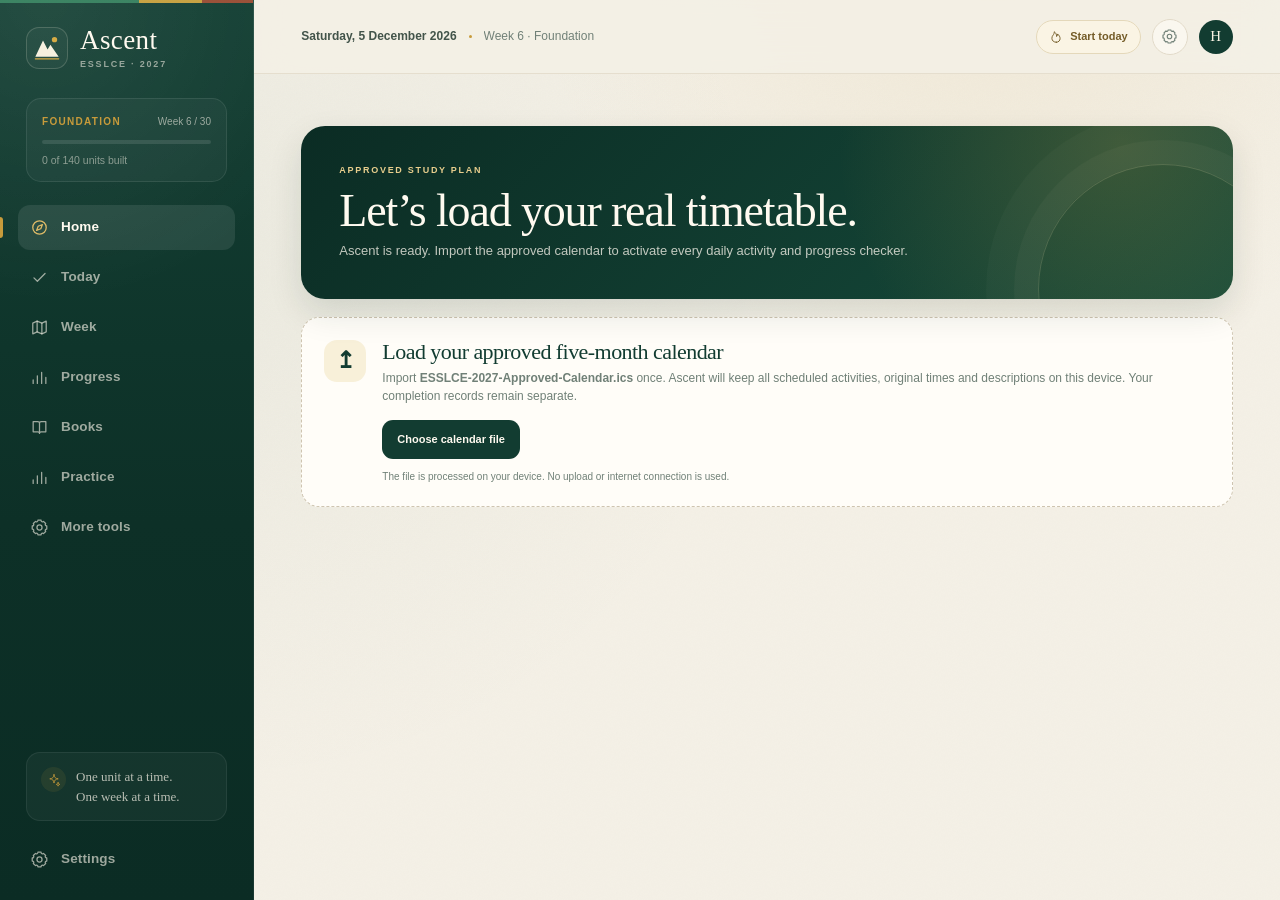
==== commit d79af480: "Wire approved calendar into Ascent app" ====
--- a/app/src/main/assets/www/index.html
+++ b/app/src/main/assets/www/index.html
@@ -8,7 +8,8 @@
   <title>Ascent — ESSLCE 2027</title>
   <link rel="stylesheet" href="styles.css?v=1.3.1">
   <link rel="stylesheet" href="mission.css?v=1.6.0">
-  <link rel="stylesheet" href="study-features.css?v=1.0.0">
+  <link rel="stylesheet" href="study-features.css?v=1.0.0">
+  <link rel="stylesheet" href="approved-calendar.css?v=1.0.0">
 </head>
 <body>
   <a class="skip-link" href="#main">Skip to content</a>
@@ -205,9 +206,11 @@
   <script src="portion-data.js?v=1.2.0"></script>
   <script src="exam-config.js?v=1.0.0"></script>
   <script src="readiness.js?v=1.0.0"></script>
+  <script src="storage.js?v=1.0.0"></script>
   <script src="reading-data.js?v=1.0.0"></script>
   <script src="app.js?v=1.3.2"></script>
   <script src="mission-enhancements.js?v=1.7.0"></script>
-  <script src="study-features.js?v=1.0.0"></script>
+  <script src="study-features.js?v=1.0.0"></script>
+  <script src="approved-calendar.js?v=1.0.0"></script>
 </body>
 </html>
--- a/app/src/main/assets/www/study-features.css
+++ b/app/src/main/assets/www/study-features.css
@@ -1,3 +1,5 @@
 /* Additive offline study features. Controls meet the 44px touch-target minimum. */
 .sf-panel{margin:16px 0 22px}.sf-field{display:flex;flex-direction:column;gap:6px;margin:12px 0;color:var(--ink);font-size:12px;font-weight:700}.sf-field input,.sf-field select,.sf-field textarea{width:100%;min-height:46px;padding:11px 12px;border:1px solid var(--line);border-radius:10px;background:var(--surface);color:var(--ink);font:inherit}.sf-field textarea{min-height:80px;resize:vertical}.sf-note{padding:12px;border-left:3px solid var(--gold);background:var(--surface-soft);font-size:12px;color:var(--muted)}.sf-muted{font-size:12px;color:var(--muted);line-height:1.6}.sf-inline-link{display:inline-flex;align-items:center;min-height:44px;margin:8px 10px 0 0}.sf-unit-groups{display:grid;gap:8px;margin:14px 0}.sf-unit-groups details{border:1px solid var(--line);border-radius:12px;padding:10px;background:var(--surface)}.sf-unit-groups summary{min-height:44px;display:flex;align-items:center;font-weight:750;cursor:pointer}.sf-unit-list{display:grid;gap:3px;max-height:300px;overflow:auto}.sf-unit-list label{display:flex;gap:10px;align-items:center;min-height:44px;padding:6px;border-radius:8px;font-size:12px}.sf-unit-list input{width:20px;height:20px;flex:0 0 auto}.sf-clock{font-size:clamp(38px,9vw,62px);font-variant-numeric:tabular-nums;font-weight:800;letter-spacing:.04em;text-align:center;padding:14px;color:var(--forest)}.sf-score-form{display:grid;grid-template-columns:repeat(2,minmax(0,1fr));gap:12px}.sf-score-form button{grid-column:1/-1}.sf-answer-row,.sf-actions{display:flex;gap:8px;flex-wrap:wrap;margin-top:12px}.sf-answer-row>*{flex:1;min-width:100px}.sf-history-item,.sf-repair-item,.sf-word-item{display:grid;gap:12px;padding:15px 0;border-bottom:1px solid var(--line-soft)}.sf-history-item{grid-template-columns:minmax(0,1fr) auto;align-items:center}.sf-history-item>div,.sf-trend,.sf-readiness-unit>div:first-child{display:grid;gap:5px;min-width:0}.sf-history-item small,.sf-repair-item small,.sf-word-item small{font-size:11px;color:var(--muted);overflow-wrap:anywhere}.sf-bar,.sf-subject-bar{height:7px;border-radius:999px;background:var(--line-soft);overflow:hidden}.sf-bar span,.sf-subject-bar span{display:block;height:100%;background:var(--forest);border-radius:inherit}.sf-trend{padding:10px 0;border-bottom:1px solid var(--line-soft)}.sf-trend strong{font-size:20px;color:var(--forest)}.sf-repair-top{display:flex;align-items:center;justify-content:space-between;gap:10px}.sf-status{display:inline-flex;align-items:center;min-height:26px;padding:3px 9px;border-radius:999px;font-size:10px;font-weight:800;text-transform:capitalize}.sf-status.is-open{background:#fff0e5;color:#9b421c}.sf-status.is-fixed{background:#e7f3e8;color:#25623b}.sf-today-repairs,.sf-reading-mission,.sf-welcome,.sf-time-banner,.sf-review-card{display:grid;gap:9px;margin:12px 0;padding:15px;border:1px solid var(--line);border-radius:14px;background:var(--surface)}.sf-today-repairs article{display:grid;grid-template-columns:minmax(0,1fr);gap:8px;padding:10px 0;border-top:1px solid var(--line-soft)}.sf-today-repairs article strong{display:block}.sf-today-repairs article small{display:block;color:var(--muted);font-size:11px;margin-top:4px}.sf-toggle{display:flex;gap:10px;align-items:center;min-height:44px;font-size:12px;color:var(--muted)}.sf-toggle input{width:20px;height:20px}.sf-readiness-subject{margin:18px 0}.sf-readiness-subject h3{margin:0 0 8px}.sf-readiness-unit{display:grid;grid-template-columns:minmax(0,1fr) auto;gap:10px;align-items:center;padding:11px 0;border-bottom:1px solid var(--line-soft)}.sf-readiness-score{text-align:right;max-width:145px}.sf-readiness-score strong{display:block;font-size:21px;color:var(--forest)}.sf-readiness-score small{display:block;font-size:9px;line-height:1.3;color:var(--muted)}.sf-chapter-map{display:grid;grid-template-columns:repeat(2,minmax(0,1fr));gap:9px;margin:14px 0}.sf-chapter-tile{display:flex;flex-direction:column;gap:7px;min-height:110px;padding:13px;border:1px solid var(--line);border-radius:13px;color:var(--ink);text-decoration:none;background:var(--surface)}.sf-chapter-tile span,.sf-chapter-tile small{font-size:10px;color:var(--muted)}.sf-chapter-tile strong{font-size:14px;line-height:1.3}.sf-chapter-tile.is-complete{border-color:#8bb89b;background:#eff8f0}.sf-chapter-tile.is-locked{opacity:.6}.sf-summary-row{display:grid;grid-template-columns:repeat(3,minmax(0,1fr));gap:8px;margin-top:16px}.sf-summary-row>div{display:grid;gap:5px;padding:10px;border-radius:10px;background:var(--surface-soft)}.sf-summary-row strong{font-size:18px}.sf-summary-row small{font-size:10px;color:var(--muted)}.sf-teaser,.sf-branch-start{padding:14px;border-left:3px solid var(--gold);background:var(--surface-soft);line-height:1.7}.sf-target-words,.sf-choice-list{display:grid;gap:8px;margin:12px 0}.sf-target-words button,.sf-choice-list button{display:flex;flex-direction:column;gap:5px;align-items:flex-start;text-align:left;min-height:54px;padding:12px;border:1px solid var(--line);border-radius:11px;background:var(--surface);color:var(--ink)}.sf-target-words small,.sf-choice-list small{font-size:11px;color:var(--muted)}.sf-reading-controls{display:flex;align-items:center;justify-content:space-between;gap:12px;margin:12px 0}.sf-reading-controls input{min-height:44px;max-width:180px}.sf-story-text{line-height:1.85;overflow-wrap:anywhere}.sf-story-text p{margin:0 0 18px}.sf-tap-word{display:inline;border:0;border-radius:3px;background:transparent;color:inherit;font:inherit;line-height:inherit;padding:0 1px;min-height:0;text-decoration:underline;text-decoration-color:rgba(80,100,80,.22);text-underline-offset:3px}.sf-question-count{font-size:11px;color:var(--muted);text-transform:uppercase;letter-spacing:.08em;margin-bottom:10px}.sf-options{display:grid;gap:8px;margin:16px 0}.sf-options button{min-height:48px;padding:12px;text-align:left;border:1px solid var(--line);border-radius:10px;background:var(--surface);color:var(--ink)}.sf-feedback{padding:14px;border-radius:12px;margin-top:12px}.sf-feedback.is-correct{background:#e8f4e9}.sf-feedback.is-wrong{background:#fff0e9}.sf-feedback p{font-size:13px;line-height:1.6}.sf-review-card{background:#f8f3e8}.sf-review-card li{margin:7px 0;font-size:12px;line-height:1.6}.sf-challenge{margin:12px 0;padding:12px;border:1px dashed var(--line);border-radius:10px}.sf-reveal{padding:18px;border-radius:13px;background:var(--surface-soft);line-height:1.7}.sf-reveal p{font-size:16px}.sf-word-item p{font-size:12px;line-height:1.6}.sf-word-actions{display:flex;gap:8px;flex-wrap:wrap}.sf-word-actions button,.sf-actions button{min-height:44px}.sf-word-item textarea{width:100%;min-height:72px;padding:10px;border:1px solid var(--line);border-radius:10px;background:var(--surface);font:inherit}.sf-time-banner{border-color:var(--gold);background:#fff9e9}.sf-practice-questions{display:grid;grid-template-columns:repeat(2,minmax(0,1fr));gap:8px}.sf-practice-questions .sf-field{margin:4px 0}.sf-practice-questions select{min-height:44px}.sf-panel h2{margin-top:0}.sf-panel h3{font-size:14px}.sf-panel button,.sf-panel a{touch-action:manipulation}
 @media(max-width:600px){.sf-chapter-map{grid-template-columns:1fr}.sf-score-form{grid-template-columns:1fr}.sf-score-form button{grid-column:auto}.sf-history-item{grid-template-columns:1fr}.sf-readiness-unit{grid-template-columns:minmax(0,1fr) 115px}.sf-readiness-score strong{font-size:18px}.sf-practice-questions{grid-template-columns:1fr}.sf-summary-row{gap:5px}.sf-summary-row>div{padding:8px}.sf-summary-row strong{font-size:16px}}
+
+.mission-primary-task,.mission-task-list-inner{display:grid;gap:10px}.mission-other-tasks{margin-top:12px;border:1px solid var(--line);border-radius:13px;background:var(--surface);padding:0 13px}.mission-other-tasks summary{display:flex;align-items:center;min-height:48px;font-size:12px;font-weight:800;cursor:pointer}.mission-task-list-inner{padding:0 0 12px}.sf-open-count{display:inline-flex;align-items:center;min-height:32px;margin-top:12px;padding:6px 10px;border:1px solid rgba(255,255,255,.3);border-radius:999px;font-size:11px;font-weight:800;color:inherit;background:rgba(255,255,255,.08)}.sf-today-repairs{order:2}
--- a/app/src/main/assets/www/approved-calendar.css
+++ b/app/src/main/assets/www/approved-calendar.css
@@ -0,0 +1,138 @@
+/* Approved five-month calendar: calm motion, clear completion states and mobile-first controls. */
+.approved-page{max-width:1040px;margin:0 auto;padding:clamp(10px,2vw,24px) 0 54px;animation:approved-enter .32s ease both}
+.approved-header{position:relative;overflow:hidden;margin:0 0 18px;padding:clamp(23px,4vw,38px);border-radius:24px;background:radial-gradient(circle at 88% 10%,rgba(199,155,59,.22),transparent 34%),linear-gradient(135deg,#0b2c24,#164b3b);color:#fffaf0;box-shadow:0 14px 34px rgba(11,44,36,.12)}
+.approved-header:after{content:"";position:absolute;right:-55px;bottom:-115px;width:250px;height:250px;border:1px solid rgba(240,225,184,.18);border-radius:50%;box-shadow:0 0 0 24px rgba(240,225,184,.035),0 0 0 52px rgba(240,225,184,.025);pointer-events:none}
+.approved-eyebrow{display:block;color:#e8ce8d;font-size:9px;font-weight:850;letter-spacing:.19em;text-transform:uppercase}
+.approved-header h1{position:relative;z-index:1;margin:8px 0 5px;color:#fffaf0;font-family:var(--font-serif,Georgia,serif);font-size:clamp(30px,5vw,46px);line-height:1.08;letter-spacing:-.025em}
+.approved-header>p{position:relative;z-index:1;margin:0;color:rgba(255,250,240,.75);font-size:13px}
+.approved-date-controls{position:relative;z-index:2;display:flex;align-items:end;gap:8px;flex-wrap:wrap;margin-top:22px}
+.approved-date-controls>button{display:grid;place-items:center;min-width:38px;height:38px;border:1px solid rgba(255,255,255,.24);border-radius:11px;background:rgba(255,255,255,.1);color:#fffaf0;font-size:23px;cursor:pointer;transition:background .18s,transform .18s}
+.approved-date-controls>button:hover{background:rgba(255,255,255,.2);transform:translateY(-2px)}
+.approved-date-controls label{display:grid;gap:3px;min-width:165px}
+.approved-date-controls label span{color:rgba(255,250,240,.65);font-size:9px;font-weight:750;letter-spacing:.1em;text-transform:uppercase}
+.approved-date-controls input{width:100%;min-height:38px;padding:7px 10px;border:1px solid rgba(255,255,255,.24);border-radius:10px;background:rgba(255,255,255,.12);color:#fffaf0;color-scheme:dark;font:inherit;font-size:12px}
+.approved-date-controls .approved-today-button{min-width:auto;padding:0 13px;font-size:11px;font-weight:800}
+.approved-day-progress,.approved-progress-hero{margin:0 0 18px;padding:18px 20px;border:1px solid var(--line);border-radius:18px;background:var(--surface);box-shadow:var(--shadow-sm)}
+.approved-day-progress>div:first-child{display:flex;align-items:baseline;gap:9px;margin-bottom:10px}
+.approved-day-progress>div:first-child strong{color:var(--forest);font-size:27px;line-height:1}
+.approved-day-progress>div:first-child span{color:var(--muted);font-size:11px;font-weight:700}
+.approved-progress-track{height:9px;overflow:hidden;border-radius:99px;background:var(--line-soft)}
+.approved-progress-track>span{display:block;height:100%;border-radius:inherit;background:linear-gradient(90deg,#2f6b57,#c79b3b);transition:width .55s cubic-bezier(.2,.8,.2,1)}
+.approved-day-progress>small{display:block;margin-top:8px;color:var(--muted);font-size:10px}
+.approved-timeline{position:relative;display:grid;gap:10px}
+.approved-event{position:relative;display:grid;grid-template-columns:82px 26px minmax(0,1fr);gap:11px;align-items:start;padding:15px 16px;border:1px solid var(--line);border-radius:16px;background:var(--surface);box-shadow:var(--shadow-sm);animation:approved-event-in .38s cubic-bezier(.2,.7,.2,1) both;animation-delay:var(--event-index,0ms);transition:border-color .2s,background .2s,transform .2s}
+.approved-event:hover{transform:translateY(-1px);border-color:var(--line-strong)}
+.approved-event.is-complete{border-color:#c8ddd0;background:linear-gradient(110deg,#f2f8f3,var(--surface) 42%)}
+.approved-event-time{padding-top:3px;color:var(--forest);font-size:11px;font-weight:850;font-variant-numeric:tabular-nums;line-height:1.4}
+.approved-event-check{display:block;position:relative;width:24px;height:24px;cursor:pointer}
+.approved-event-check input,.approved-step input{position:absolute;width:1px;height:1px;opacity:0}
+.approved-event-check span{display:grid;place-items:center;width:23px;height:23px;border:1.5px solid var(--line-strong);border-radius:8px;background:#fff;transition:all .2s}
+.approved-event-check input:checked+span{border-color:#2f6b57;background:#2f6b57;transform:scale(1.04)}
+.approved-event-check input:checked+span:after{content:"✓";color:#fff;font-size:15px;font-weight:900}
+.approved-event-check input:focus-visible+span,.approved-step input:focus-visible+span{outline:3px solid rgba(199,155,59,.45);outline-offset:3px}
+.approved-event-body{min-width:0}
+.approved-event-heading{display:flex;align-items:flex-start;justify-content:space-between;gap:10px}
+.approved-event-heading h3{margin:0;color:var(--ink);font-size:14px;font-weight:800;line-height:1.35}
+.approved-event-status{flex:none;padding:3px 7px;border-radius:99px;background:var(--gold-pale);color:var(--muted);font-size:8px;font-weight:850;letter-spacing:.06em;text-transform:uppercase}
+.approved-event.is-complete .approved-event-status{background:#e0eee4;color:#27634e}
+.approved-event.is-complete .approved-event-heading h3{color:#466052}
+.approved-event-description{margin:7px 0 0;color:var(--ink-soft);font-size:11px;line-height:1.55;white-space:pre-line}
+.approved-steps{margin-top:9px;border-top:1px solid var(--line-soft)}
+.approved-steps summary{display:flex;align-items:center;justify-content:space-between;gap:8px;padding:9px 0 2px;color:var(--forest);font-size:10px;font-weight:850;cursor:pointer;list-style:none}
+.approved-steps summary::-webkit-details-marker{display:none}
+.approved-steps summary:after{content:"＋";margin-left:auto;color:var(--gold);font-size:15px}
+.approved-steps[open] summary:after{content:"−"}
+.approved-steps summary span{margin-left:auto;color:var(--muted);font-size:9px;font-weight:700}
+.approved-step-list{display:grid;gap:7px;padding:7px 0 2px}
+.approved-step{display:grid;grid-template-columns:18px minmax(0,1fr);gap:8px;align-items:start;padding:9px;border-radius:10px;background:var(--surface-soft);cursor:pointer}
+.approved-step>input{position:absolute}
+.approved-step>span:first-of-type{display:block;width:17px;height:17px;border:1px solid var(--line-strong);border-radius:5px;background:#fff}
+.approved-step input:checked+span:first-of-type{border-color:#2f6b57;background:#2f6b57}
+.approved-step input:checked+span:first-of-type:after{content:"✓";display:block;color:white;text-align:center;font-size:12px;font-weight:900;line-height:15px}
+.approved-step strong{display:block;color:var(--ink);font-size:10px;line-height:1.4}
+.approved-step small{display:block;margin-top:3px;color:var(--ink-soft);font-size:10px;line-height:1.5;white-space:pre-line}
+.approved-day-footer{display:flex;align-items:center;justify-content:space-between;gap:12px;margin-top:18px;padding:13px 4px;color:var(--muted);font-size:11px}
+.approved-day-footer a,.approved-week-actions a{color:var(--forest);font-weight:800;text-decoration:none}
+.approved-empty,.approved-import{display:flex;gap:16px;align-items:flex-start;padding:22px;border:1px dashed var(--line-strong);border-radius:18px;background:var(--surface)}
+.approved-empty h2,.approved-import h2{margin:0 0 5px;color:var(--forest);font-family:var(--font-serif,Georgia,serif);font-size:22px}
+.approved-empty p,.approved-import p{margin:0;color:var(--muted);font-size:12px}
+.approved-import-icon{display:grid;place-items:center;flex:none;width:42px;height:42px;border-radius:13px;background:var(--gold-pale);color:var(--forest);font-size:23px;font-weight:900}
+.approved-import-button,.approved-action{display:inline-flex;align-items:center;justify-content:center;gap:8px;margin-top:14px;padding:11px 15px;border:0;border-radius:11px;background:var(--forest);color:#fffaf0;font-size:11px;font-weight:850;text-decoration:none;cursor:pointer}
+.approved-import-button input{position:absolute;width:1px;height:1px;overflow:hidden;clip:rect(0,0,0,0);white-space:nowrap}
+.approved-import-note{margin-top:10px!important;font-size:10px!important}
+.approved-week-grid{display:grid;grid-template-columns:repeat(7,minmax(0,1fr));gap:9px}
+.approved-week-day{display:flex;flex-direction:column;align-items:center;gap:5px;min-width:0;padding:14px 6px;border:1px solid var(--line);border-radius:14px;background:var(--surface);color:var(--ink);text-decoration:none;transition:transform .2s,border-color .2s}
+.approved-week-day:hover{transform:translateY(-3px);border-color:var(--gold)}
+.approved-week-day.is-selected{border-color:var(--forest);background:#f0f5ef;box-shadow:inset 0 0 0 1px var(--forest)}
+.approved-week-day>span{color:var(--muted);font-size:9px;font-weight:850;text-transform:uppercase}
+.approved-week-day>strong{font-family:var(--font-serif,Georgia,serif);font-size:25px;color:var(--forest)}
+.approved-week-day>small{color:var(--muted);font-size:9px}
+.approved-week-day>i,.approved-category-row>i{display:block;width:100%;height:5px;overflow:hidden;border-radius:99px;background:var(--line-soft)}
+.approved-week-day>i>b,.approved-category-row>i>b{display:block;height:100%;border-radius:inherit;background:linear-gradient(90deg,#2f6b57,#c79b3b)}
+.approved-week-actions{display:flex;justify-content:space-between;gap:12px;margin-top:16px;font-size:11px}
+.approved-progress-hero{padding:24px}
+.approved-progress-number{display:flex;align-items:baseline;gap:10px;margin-bottom:16px}
+.approved-progress-number strong{color:var(--forest);font-size:42px;line-height:1}
+.approved-progress-number span{color:var(--muted);font-size:12px;font-weight:750}
+.approved-progress-facts{display:flex;flex-wrap:wrap;gap:18px;margin-top:15px;color:var(--muted);font-size:10px}
+.approved-progress-facts strong{display:block;color:var(--ink);font-size:16px}
+.approved-progress-panel{margin-top:17px;padding:20px;border:1px solid var(--line);border-radius:18px;background:var(--surface)}
+.approved-panel-heading{display:flex;align-items:baseline;justify-content:space-between;gap:12px;margin-bottom:13px}
+.approved-panel-heading h2{margin:0;color:var(--forest);font-family:var(--font-serif,Georgia,serif);font-size:21px}
+.approved-panel-heading span{color:var(--muted);font-size:9px}
+.approved-category-row{display:grid;gap:7px;padding:10px 0;border-top:1px solid var(--line-soft)}
+.approved-category-row>div{display:flex;justify-content:space-between;gap:10px}
+.approved-category-row strong{color:var(--ink);font-size:11px}
+.approved-category-row>div span{color:var(--muted);font-size:10px;font-variant-numeric:tabular-nums}
+.approved-coverage-grid{display:grid;grid-template-columns:repeat(3,minmax(0,1fr));gap:9px}
+.approved-coverage-grid>div{display:grid;gap:3px;padding:13px;border-radius:12px;background:var(--surface-soft)}
+.approved-coverage-grid strong{color:var(--forest);font-size:21px}
+.approved-coverage-grid span{color:var(--muted);font-size:9px}
+.approved-home-header{padding-bottom:29px}
+.approved-home-card{display:grid;grid-template-columns:minmax(0,1fr) 130px;align-items:center;gap:24px;margin-bottom:14px;padding:clamp(20px,4vw,30px);border:1px solid var(--line);border-radius:20px;background:var(--surface);box-shadow:var(--shadow-sm)}
+.approved-home-card h2{margin:8px 0 12px;color:var(--ink);font-family:var(--font-serif,Georgia,serif);font-size:clamp(20px,3vw,27px)}
+.approved-home-card p{margin:9px 0 0;color:var(--muted);font-size:11px}
+.approved-home-ring{display:grid;place-items:center;width:116px;height:116px;border-radius:50%;background:conic-gradient(#c79b3b var(--approved-pct),var(--line-soft) 0);position:relative}
+.approved-home-ring:before{content:"";position:absolute;inset:8px;border-radius:50%;background:var(--surface)}
+.approved-home-ring strong{position:relative;color:var(--forest);font-size:24px}
+.approved-home-links{display:grid;grid-template-columns:repeat(2,minmax(0,1fr));gap:12px}
+.approved-home-links a{display:grid;gap:5px;padding:17px;border:1px solid var(--line);border-radius:14px;background:var(--surface);color:var(--ink);text-decoration:none;transition:transform .2s,border-color .2s}
+.approved-home-links a:hover{transform:translateY(-2px);border-color:var(--gold)}
+.approved-home-links strong{font-size:12px;color:var(--forest)}
+.approved-home-links span{font-size:10px;color:var(--muted)}
+@keyframes approved-enter{from{opacity:0;transform:translateY(7px)}to{opacity:1;transform:translateY(0)}}
+@keyframes approved-event-in{from{opacity:0;transform:translateY(9px)}to{opacity:1;transform:translateY(0)}}
+@media(max-width:680px){
+ .approved-page{padding-top:2px}
+ .approved-header{padding:22px 17px;border-radius:19px}
+ .approved-date-controls{gap:6px;margin-top:18px}
+ .approved-date-controls label{flex:1;min-width:135px}
+ .approved-date-controls>button{min-width:35px;height:36px}
+ .approved-date-controls .approved-today-button{padding:0 10px}
+ .approved-event{grid-template-columns:58px 23px minmax(0,1fr);gap:8px;padding:12px 10px;border-radius:13px}
+ .approved-event-time{font-size:9px}
+ .approved-event-heading{display:block}
+ .approved-event-heading h3{font-size:12px}
+ .approved-event-status{display:inline-block;margin-top:5px}
+ .approved-event-description{font-size:10px}
+ .approved-step{padding:8px}
+ .approved-week-grid{grid-template-columns:repeat(4,minmax(0,1fr));gap:7px}
+ .approved-week-day{padding:11px 4px}
+ .approved-home-card{grid-template-columns:minmax(0,1fr) 84px;gap:10px;padding:17px}
+ .approved-home-ring{width:78px;height:78px}
+ .approved-home-ring:before{inset:6px}
+ .approved-home-ring strong{font-size:18px}
+ .approved-home-links{grid-template-columns:1fr}
+ .approved-day-progress,.approved-progress-hero,.approved-progress-panel{padding:15px}
+ .approved-coverage-grid{gap:6px}
+ .approved-coverage-grid>div{padding:10px 8px}
+ .approved-coverage-grid strong{font-size:17px}
+ .approved-coverage-grid span{font-size:8px}
+ .approved-progress-facts{gap:10px}
+ .approved-panel-heading{align-items:flex-start;flex-direction:column;gap:4px}
+}
+@media(prefers-reduced-motion:reduce){
+ .approved-page,.approved-event{animation:none!important}
+ .approved-event,.approved-event:hover,.approved-week-day,.approved-home-links a{transition:none!important;transform:none!important}
+ .approved-progress-track>span{transition:none!important}
+}
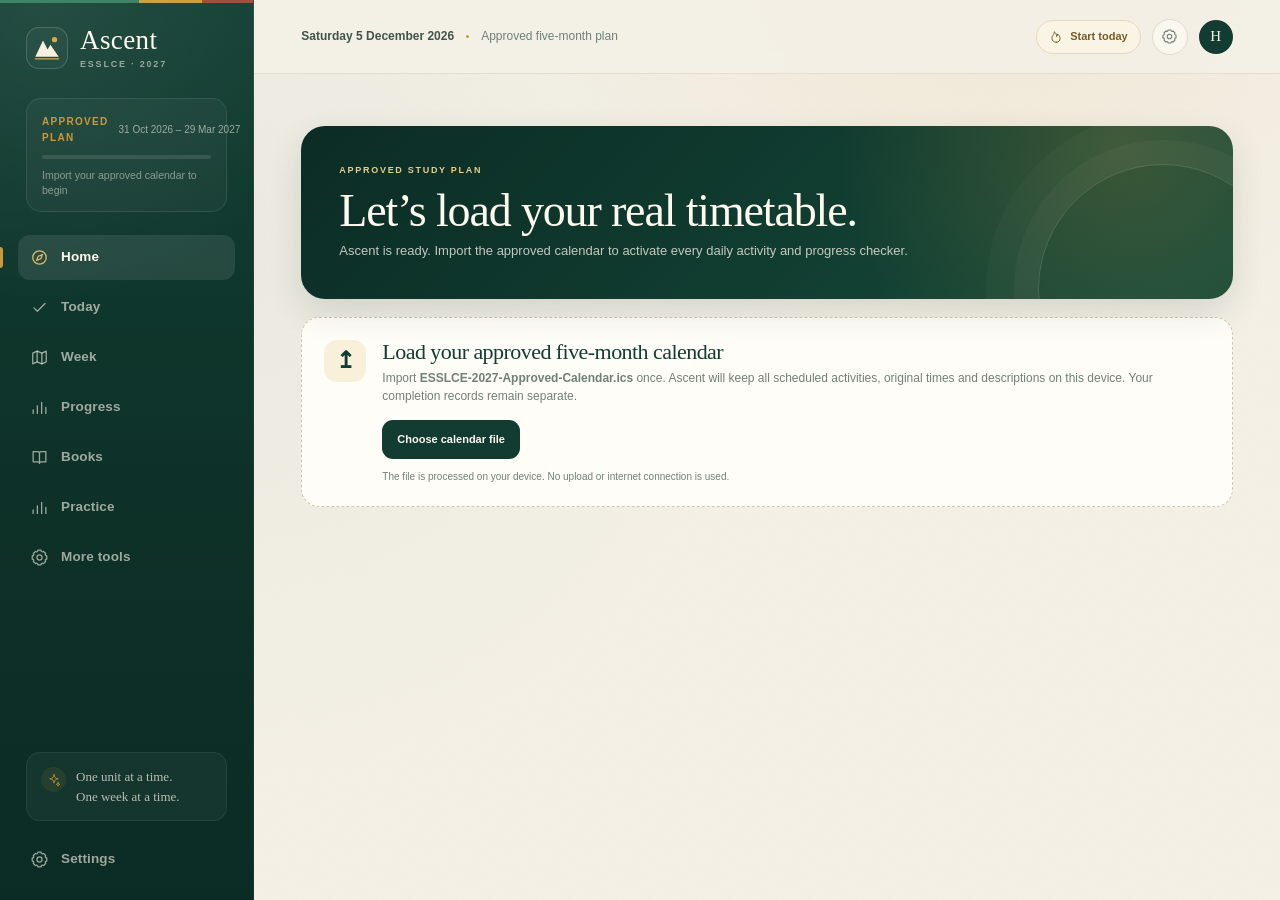
==== commit 0dbb68e3: "Refresh cache keys for corrected calendar importer" ====
--- a/app/src/main/assets/www/index.html
+++ b/app/src/main/assets/www/index.html
@@ -4,12 +4,11 @@
   <meta charset="utf-8">
   <meta name="viewport" content="width=device-width, initial-scale=1, viewport-fit=cover">
   <meta name="theme-color" content="#123c31">
-  <meta name="description" content="Ascent is a private, offline-first command center for the 7-month ESSLCE 2027 plan: daily missions, 140 textbook units, timed practice, reading, repairs, and weekly reviews.">
+  <meta name="description" content="Ascent is a private, offline-first ESSLCE 2027 study app built around the approved five-month calendar, daily activity checklists and real progress tracking.">
   <title>Ascent — ESSLCE 2027</title>
   <link rel="stylesheet" href="styles.css?v=1.3.1">
-  <link rel="stylesheet" href="mission.css?v=1.6.0">
   <link rel="stylesheet" href="study-features.css?v=1.0.0">
-  <link rel="stylesheet" href="approved-calendar.css?v=1.0.0">
+  <link rel="stylesheet" href="approved-calendar.css?v=1.0.1">
 </head>
 <body>
   <a class="skip-link" href="#main">Skip to content</a>
@@ -130,11 +129,11 @@
 
       <div class="rail-status" id="rail-status">
         <div class="rail-status-top">
-          <span class="eyebrow" id="rail-phase">Calibration</span>
-          <span class="rail-week" id="rail-week">Week 1 / 30</span>
+          <span class="eyebrow" id="rail-phase">Approved plan</span>
+          <span class="rail-week" id="rail-week">31 Oct 2026 – 29 Mar 2027</span>
         </div>
         <div class="rail-track"><span id="rail-progress-fill"></span></div>
-        <p id="rail-progress-copy">0 of 140 units first-passed</p>
+        <p id="rail-progress-copy">Import your approved calendar to begin</p>
       </div>
 
       <nav class="side-nav">
@@ -169,7 +168,7 @@
           <div class="topbar-date">
             <span id="topbar-date">Monday, 26 October 2026</span>
             <span class="topbar-sep" aria-hidden="true"></span>
-            <span id="topbar-context">Week 1 · Calibration</span>
+            <span id="topbar-context">Approved five-month plan</span>
           </div>
         </div>
         <div class="topbar-actions">
@@ -208,9 +207,8 @@
   <script src="readiness.js?v=1.0.0"></script>
   <script src="storage.js?v=1.0.0"></script>
   <script src="reading-data.js?v=1.0.0"></script>
-  <script src="app.js?v=1.3.2"></script>
-  <script src="mission-enhancements.js?v=1.7.0"></script>
+  <script src="app.js?v=1.3.3"></script>
   <script src="study-features.js?v=1.0.0"></script>
-  <script src="approved-calendar.js?v=1.0.0"></script>
+  <script src="approved-calendar.js?v=1.0.1"></script>
 </body>
 </html>
